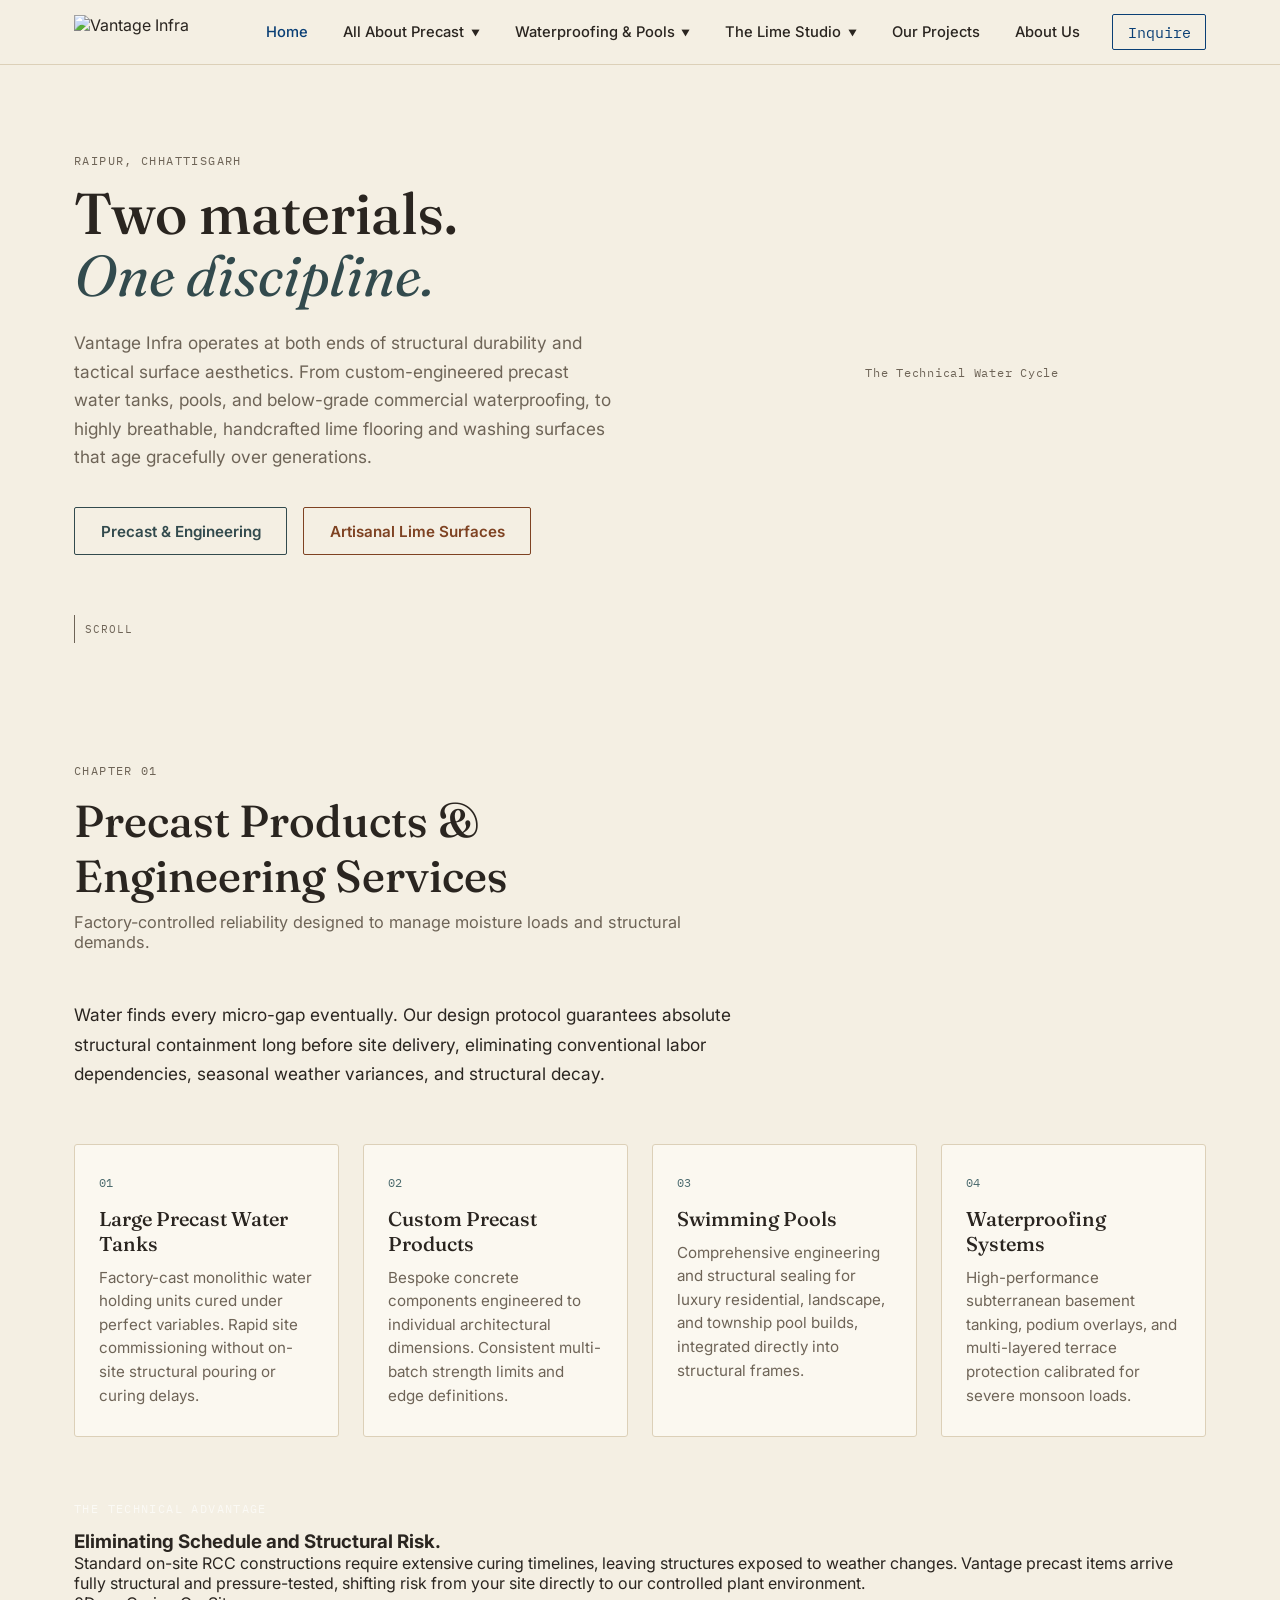
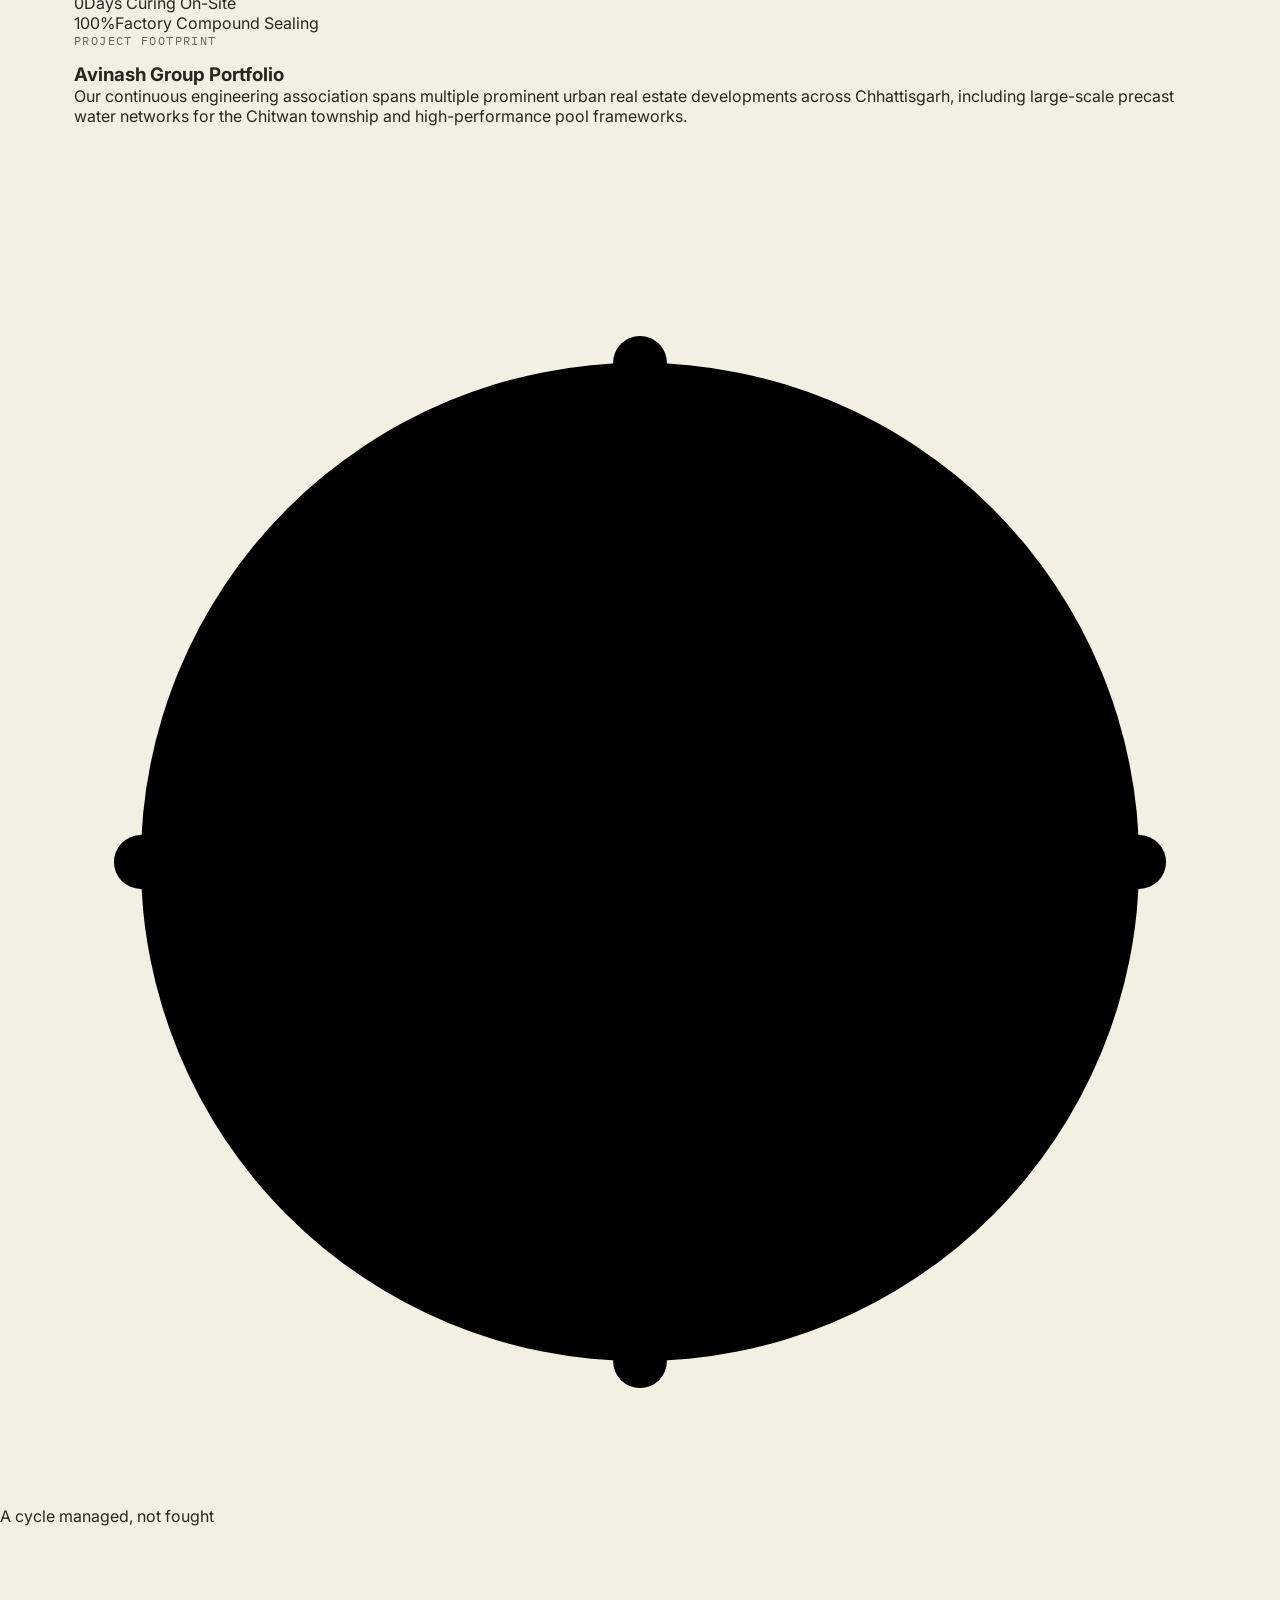
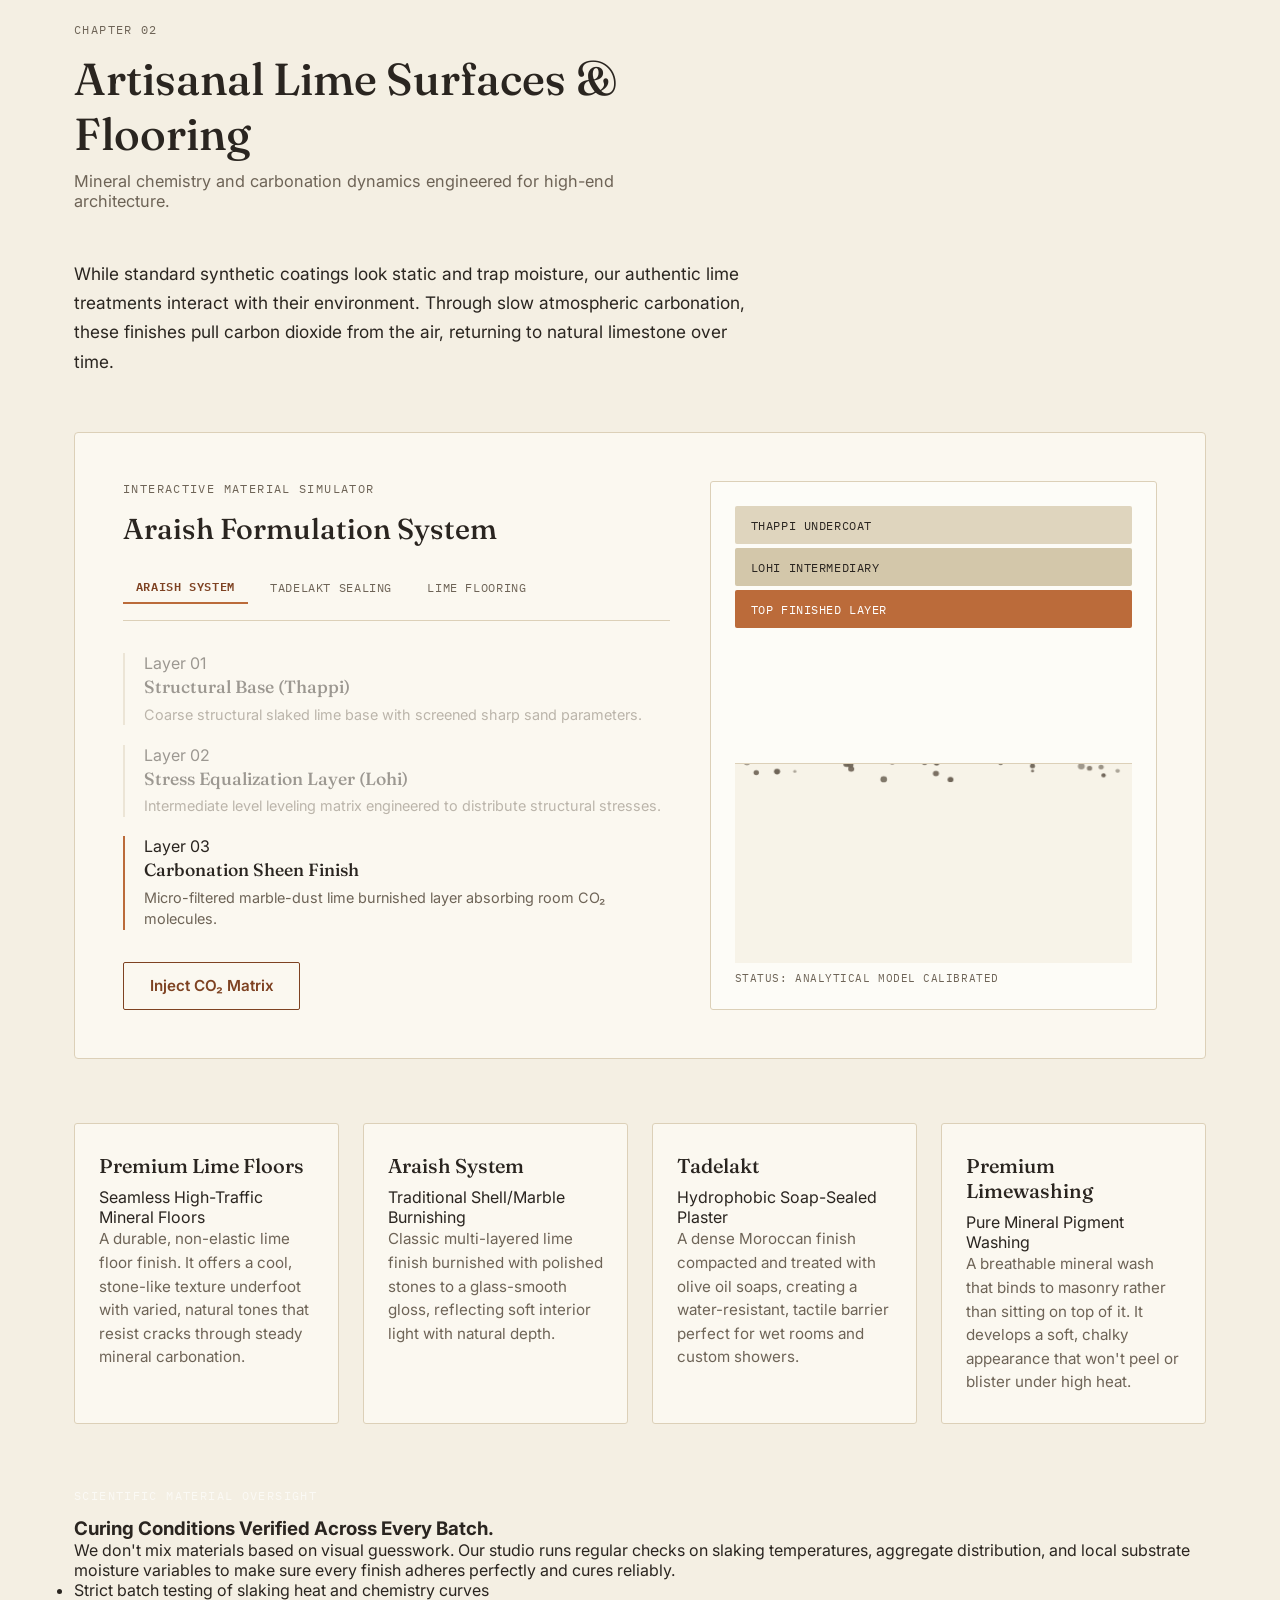
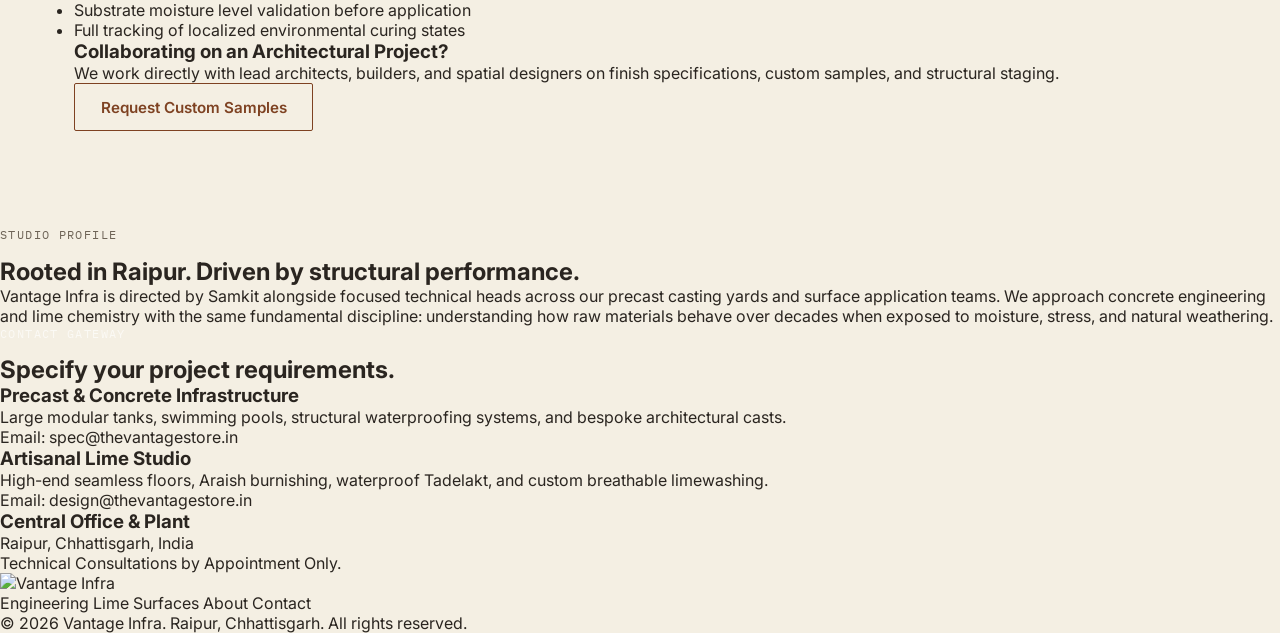
==== index.html @ 45700c02 "Expand index.html with detailed content sections" ====
<!DOCTYPE html>
<html lang="en">
<head>
<meta charset="UTF-8">
<meta name="viewport" content="width=device-width, initial-scale=1.0">
<title>Vantage Infra — Custom Precast Engineering & Premium Lime Surfaces</title>
<link rel="icon" type="image/png" href="assets/favicon.png">
<link rel="preconnect" href="https://fonts.googleapis.com">
<link href="https://fonts.googleapis.com/css2?family=Fraunces:ital,opsz,wght@0,9..144,300;0,9..144,400;0,9..144,500;0,9..144,600;1,9..144,400&family=Inter:wght@400;500;600;700&family=IBM+Plex+Mono:wght@400;500&display=swap" rel="stylesheet">
<link rel="stylesheet" href="styles.css">
</head>
<body>

<a class="skip-link" href="#main">Skip to content</a>

<!-- ================= PREMIUM MULTI-PAGE GLOBAL HEADER ================= -->
<header class="site-header" id="top">
  <div class="header-inner">
    <a class="brand" href="/" aria-label="Vantage Infra home">
      <img src="assets/vantage_infra_logo.png" alt="Vantage Infra" class="brand-logo">
    </a>

    <!-- Specialized Architectural Navigation Hierarchy -->
    <nav class="main-nav" id="main-nav">
      <div class="nav-links-wrapper">
        <a href="/" class="nav-item active">Home</a>
        
        <!-- Dropdown 01: Heavy Precast Production -->
        <div class="nav-dropdown">
          <button class="dropdown-trigger" aria-haspopup="true" aria-expanded="false">
            All About Precast <span class="chevron">▼</span>
          </button>
          <div class="dropdown-menu">
            <div class="dropdown-column">
              <span class="dropdown-heading">Precast Concrete Engineering</span>
              <a href="/large-water-tanks.html">Large Water Tanks</a>
              <a href="/all-about-precast.html">Custom Industrial Modules</a>
              <a href="/all-about-precast.html#infrastructure">Infrastructure Products</a>
              <a href="/all-about-precast.html#bespoke">Bespoke Architectural Casts</a>
            </div>
          </div>
        </div>

        <!-- Dropdown 02: Standalone Pools & Hydro-Isolation -->
        <div class="nav-dropdown">
          <button class="dropdown-trigger" aria-haspopup="true" aria-expanded="false">
            Waterproofing &amp; Pools <span class="chevron">▼</span>
          </button>
          <div class="dropdown-menu">
            <div class="dropdown-column">
              <span class="dropdown-heading">Hydro-Isolation Management</span>
              <a href="/modern-swimming-pools.html">Modern Swimming Pools</a>
              <a href="/waterproofing.html">Subterranean &amp; Basement Tanking</a>
              <a href="/waterproofing.html#terrace">Podium &amp; Terrace Overlays</a>
            </div>
          </div>
        </div>

        <!-- Dropdown 03: Material Chemistry Studio -->
        <div class="nav-dropdown">
          <button class="dropdown-trigger" aria-haspopup="true" aria-expanded="false">
            The Lime Studio <span class="chevron">▼</span>
          </button>
          <div class="dropdown-menu">
            <div class="dropdown-column">
              <span class="dropdown-heading">Artisanal Surfaces</span>
              <a href="/the-lime-studio.html#floors">Premium Lime Floors</a>
              <a href="/the-lime-studio.html#araish">Traditional Araish &amp; Plasters</a>
              <a href="/the-lime-studio.html#washing">Premium Limewashing</a>
            </div>
          </div>
        </div>

        <a href="/our-projects.html" class="nav-item">Our Projects</a>
        <a href="/about-us.html" class="nav-item">About Us</a>
      </div>

      <!-- High-Visibility Action Link -->
      <a href="/inquire.html" class="nav-cta">Inquire</a>
    </nav>

    <button class="nav-toggle" id="navToggle" aria-label="Open global menu" aria-expanded="false">
      <span></span><span></span><span></span>
    </button>
  </div>
</header>

<main id="main">

  <!-- ================= EDITORIAL HERO BLOCK ================= -->
  <section class="hero">
    <div class="hero-inner">
      <p class="eyebrow">Raipur, Chhattisgarh</p>
      <h1 class="hero-title">
        Two materials.<br>
        <em>One discipline.</em>
      </h1>
      <p class="hero-lede">
        Vantage Infra operates at both ends of structural durability and tactical surface aesthetics. 
        From custom-engineered precast water tanks, pools, and below-grade commercial waterproofing, to 
        highly breathable, handcrafted lime flooring and washing surfaces that age gracefully over generations.
      </p>
      <div class="hero-actions">
        <a href="#construction" class="btn btn-water">Precast & Engineering</a>
        <a href="#lime" class="btn btn-lime">Artisanal Lime Surfaces</a>
      </div>
    </div>

    <div class="hero-cycle" aria-hidden="true">
      <div id="cycleMark" class="cycle-mark"></div>
      <p class="cycle-caption" id="cycleCaption">The Technical Water Cycle</p>
    </div>

    <div class="scroll-cue" aria-hidden="true">
      <span></span>
      <p>Scroll</p>
    </div>
  </section>

  <!-- ================= CHAPTER 01 — PRECAST & ENGINEERING ================= -->
  <section id="construction" class="chapter chapter--water">
    <div class="chapter-head">
      <p class="eyebrow">Chapter 01</p>
      <h2 class="chapter-title">Precast Products & Engineering Services</h2>
      <p class="chapter-sub">Factory-controlled reliability designed to manage moisture loads and structural demands.</p>
    </div>

    <div class="chapter-intro">
      <p>
        Water finds every micro-gap eventually. Our design protocol guarantees absolute structural containment 
        long before site delivery, eliminating conventional labor dependencies, seasonal weather variances, and structural decay.
      </p>
    </div>

    <div class="service-grid">
      <article class="service-card reveal">
        <span class="service-index">01</span>
        <h3>Large Precast Water Tanks</h3>
        <p>Factory-cast monolithic water holding units cured under perfect variables. Rapid site commissioning without on-site structural pouring or curing delays.</p>
      </article>
      <article class="service-card reveal">
        <span class="service-index">02</span>
        <h3>Custom Precast Products</h3>
        <p>Bespoke concrete components engineered to individual architectural dimensions. Consistent multi-batch strength limits and edge definitions.</p>
      </article>
      <article class="service-card reveal">
        <span class="service-index">03</span>
        <h3>Swimming Pools</h3>
        <p>Comprehensive engineering and structural sealing for luxury residential, landscape, and township pool builds, integrated directly into structural frames.</p>
      </article>
      <article class="service-card reveal">
        <span class="service-index">04</span>
        <h3>Waterproofing Systems</h3>
        <p>High-performance subterranean basement tanking, podium overlays, and multi-layered terrace protection calibrated for severe monsoon loads.</p>
      </article>
    </div>

    <div class="advantage-panel reveal">
      <div class="advantage-text">
        <p class="eyebrow eyebrow--inverse">The Technical Advantage</p>
        <h3>Eliminating Schedule and Structural Risk.</h3>
        <p>
          Standard on-site RCC constructions require extensive curing timelines, leaving structures exposed to weather changes. 
          Vantage precast items arrive fully structural and pressure-tested, shifting risk from your site directly to our controlled plant environment.
        </p>
      </div>
      <div class="advantage-stats">
        <div class="stat"><span class="stat-num">0</span><span class="stat-label">Days Curing On-Site</span></div>
        <div class="stat"><span class="stat-num">100%</span><span class="stat-label">Factory Compound Sealing</span></div>
      </div>
    </div>

    <div class="case-study reveal">
      <p class="eyebrow">Project Footprint</p>
      <h3>Avinash Group Portfolio</h3>
      <p>
        Our continuous engineering association spans multiple prominent urban real estate developments across Chhattisgarh, 
        including large-scale precast water networks for the Chitwan township and high-performance pool frameworks.
      </p>
    </div>
  </section>

  <!-- ============ INTERACTIVE MORPHING SYSTEM SECTION ============ -->
  <div class="cycle-divider" id="cycleDivider">
    <div class="cycle-divider-track">
      <div class="cycle-divider-mark" id="dividerMark"></div>
      <p class="cycle-divider-text" id="dividerText">A cycle managed, not fought</p>
    </div>
  </div>

  <!-- ================= CHAPTER 02 — PREMIUM LIME SURFACES ================= -->
  <section id="lime" class="chapter chapter--lime">
    <div class="chapter-head">
      <p class="eyebrow">Chapter 02</p>
      <h2 class="chapter-title">Artisanal Lime Surfaces & Flooring</h2>
      <p class="chapter-sub">Mineral chemistry and carbonation dynamics engineered for high-end architecture.</p>
    </div>

    <div class="chapter-intro">
      <p>
        While standard synthetic coatings look static and trap moisture, our authentic lime treatments interact with their environment. 
        Through slow atmospheric carbonation, these finishes pull carbon dioxide from the air, returning to natural limestone over time.
      </p>
    </div>

    <!-- ================= DYNAMIC FORMULATION INTERACTIVE LAB SIMULATOR ================= -->
    <div class="simulation-deck reveal" id="limeSimulationDeck">
      <div class="sim-controls">
        <p class="eyebrow">Interactive Material Simulator</p>
        <h3 class="sim-title">Select Finish Formulation</h3>
        <div class="sim-tabs">
          <button class="sim-tab-btn active" data-finish="araish">Araish System</button>
          <button class="sim-tab-btn" data-finish="tadelakt">Tadelakt Sealing</button>
          <button class="sim-tab-btn" data-finish="floors">Lime Flooring</button>
        </div>
        
        <div class="sim-steps-wrapper">
          <div class="sim-step-node active" data-step="1">
            <span class="step-num">Layer 01</span>
            <h4>Structural Base (Thappi)</h4>
            <p id="step-desc-1">Coarse slaked lime combined with specific local aggregates. Provides the high mechanical grip needed for the masonry substrate.</p>
          </div>
          <div class="sim-step-node" data-step="2">
            <span class="step-num">Layer 02</span>
            <h4>Stress Equalization Layer (Lohi)</h4>
            <p id="step-desc-2">A fine-mesh intermediary layer that balances curing stresses and evens out moisture movement across the surface.</p>
          </div>
          <div class="sim-step-node" data-step="3">
            <span class="step-num">Layer 03</span>
            <h4>Carbonation Sheen Finish</h4>
            <p id="step-desc-3">The final burnished mineral layer. It creates an ultra-dense surface that draws in ambient CO₂ to lock in its final stone-like texture.</p>
          </div>
        </div>

        <div class="sim-actions-row">
          <button class="btn btn-lime" id="btnTriggerAction">Inject CO₂ Matrix</button>
        </div>
      </div>

      <div class="sim-visualization">
        <div class="wall-cross-section">
          <div class="layer-block layer-thappi active" id="vizLayer1"><span>Thappi Undercoat</span></div>
          <div class="layer-block layer-lohi" id="vizLayer2"><span>Lohi Intermediary</span></div>
          <div class="layer-block layer-finish" id="vizLayer3"><span>Top Finished Layer</span></div>
        </div>
        <canvas id="carbonationCanvas" width="400" height="220"></canvas>
        <div class="canvas-readout" id="canvasReadout">Status: Simulation Initialized</div>
      </div>
    </div>

    <!-- ================= PRODUCTS PRODUCT GRID ================= -->
    <div class="finish-grid">
      <article class="finish-card reveal">
        <h3>Premium Lime Floors</h3>
        <p class="finish-meta">Seamless High-Traffic Mineral Floors</p>
        <p>A durable, non-elastic lime floor finish. It offers a cool, stone-like texture underfoot with varied, natural tones that resist cracks through steady mineral carbonation.</p>
      </article>
      <article class="finish-card reveal">
        <h3>Araish System</h3>
        <p class="finish-meta">Traditional Shell/Marble Burnishing</p>
        <p>Classic multi-layered lime finish burnished with polished stones to a glass-smooth gloss, reflecting soft interior light with natural depth.</p>
      </article>
      <article class="finish-card reveal">
        <h3>Tadelakt</h3>
        <p class="finish-meta">Hydrophobic Soap-Sealed Plaster</p>
        <p>A dense Moroccan finish compacted and treated with olive oil soaps, creating a water-resistant, tactile barrier perfect for wet rooms and custom showers.</p>
      </article>
      <article class="finish-card reveal">
        <h3>Premium Limewashing</h3>
        <p class="finish-meta">Pure Mineral Pigment Washing</p>
        <p>A breathable mineral wash that binds to masonry rather than sitting on top of it. It develops a soft, chalky appearance that won't peel or blister under high heat.</p>
      </article>
    </div>

    <div class="rigor-panel reveal">
      <div class="rigor-text">
        <p class="eyebrow eyebrow--inverse">Scientific Material Oversight</p>
        <h3>Curing Conditions Verified Across Every Batch.</h3>
        <p>
          We don't mix materials based on visual guesswork. Our studio runs regular checks on slaking temperatures, 
          aggregate distribution, and local substrate moisture variables to make sure every finish adheres perfectly and cures reliably.
        </p>
      </div>
      <ul class="rigor-list">
        <li>Strict batch testing of slaking heat and chemistry curves</li>
        <li>Substrate moisture level validation before application</li>
        <li>Full tracking of localized environmental curing states</li>
      </ul>
    </div>

    <div class="cta-panel reveal">
      <h3>Collaborating on an Architectural Project?</h3>
      <p>We work directly with lead architects, builders, and spatial designers on finish specifications, custom samples, and structural staging.</p>
      <a href="#contact" class="btn btn-lime">Request Custom Samples</a>
    </div>
  </section>

  <!-- ================= STUDIO PROFILE SECTION ================= -->
  <section id="about" class="about">
    <div class="about-inner">
      <p class="eyebrow">Studio Profile</p>
      <h2>Rooted in Raipur. Driven by structural performance.</h2>
      <p>
        Vantage Infra is directed by Samkit alongside focused technical heads across our precast casting yards and surface application teams. 
        We approach concrete engineering and lime chemistry with the same fundamental discipline: understanding how raw materials behave 
        over decades when exposed to moisture, stress, and natural weathering.
      </p>
    </div>
  </section>

  <!-- ================= PRODUCTION CONTACT GATEWAY ================= -->
  <section id="contact" class="contact">
    <div class="contact-inner">
      <p class="eyebrow eyebrow--inverse">Contact Gateway</p>
      <h2>Specify your project requirements.</h2>
      <div class="contact-grid">
        <div class="contact-block">
          <h3>Precast &amp; Concrete Infrastructure</h3>
          <p>Large modular tanks, swimming pools, structural waterproofing systems, and bespoke architectural casts.</p>
          <p class="contact-detail">Email: <span>spec@thevantagestore.in</span></p>
        </div>
        <div class="contact-block">
          <h3>Artisanal Lime Studio</h3>
          <p>High-end seamless floors, Araish burnishing, waterproof Tadelakt, and custom breathable limewashing.</p>
          <p class="contact-detail">Email: <span>design@thevantagestore.in</span></p>
        </div>
        <div class="contact-block">
          <h3>Central Office &amp; Plant</h3>
          <p>Raipur, Chhattisgarh, India</p>
          <p class="contact-detail">Technical Consultations by Appointment Only.</p>
        </div>
      </div>
    </div>
  </section>

</main>

<!-- ================= BRAND FOOTER BLOCK ================= -->
<footer class="site-footer">
  <div class="footer-inner">
    <img src="assets/vantage_infra_logo_white.png" alt="Vantage Infra" class="footer-logo">
    <nav class="footer-nav">
      <a href="#construction">Engineering</a>
      <a href="#lime">Lime Surfaces</a>
      <a href="#about">About</a>
      <a href="#contact">Contact</a>
    </nav>
    <p class="footer-copy">© <span id="year"></span> Vantage Infra. Raipur, Chhattisgarh. All rights reserved.</p>
  </div>
</footer>

<script src="script.js"></script>
</body>
</html>
---- styles.css ----
/* ============================================================================
   VANTAGE INFRA — BRAND DESIGN TOKENS & MASTERSHEET
   ============================================================================ */

:root {
  /* Core Base Colors */
  --cream:        #F4EFE3;
  --cream-soft:   #ECE4D2;
  --cream-card:   #FBF8F0;
  --ink:          #2A2520;
  --ink-soft:     #6E6457;
  --line:         #DCD0B8;

  /* Theme Accents */
  --water:        #4C6B6E;
  --water-deep:   #324A4D;
  --water-tint:   #E4EBE9;
  --lime:         #BB6B3A;
  --lime-deep:    #7E4222;
  --lime-tint:    #F1E2D2;
  --navy:         #0A3F75; /* Matches your official brand logo mark */

  /* Editorial Typography Elements */
  --f-display:    'Fraunces', serif;
  --f-body:       'Inter', sans-serif;
  --f-mono:       'IBM Plex Mono', monospace;

  --container:    1180px;
}

/* ==================== STRUCTURAL LAYOUT RESET ==================== */
*, *::before, *::after { box-sizing: border-box; }
html { scroll-behavior: smooth; }
body {
  margin: 0;
  font-family: var(--f-body);
  color: var(--ink);
  background: var(--cream);
  -webkit-font-smoothing: antialiased;
}
img { max-width: 100%; display: block; }
a { color: inherit; text-decoration: none; }
ul { margin: 0; padding: 0; }
h1, h2, h3, p { margin: 0; }

.skip-link { position: absolute; left: -999px; top: 0; }
.skip-link:focus {
  left: 8px; top: 8px; background: var(--ink); color: var(--cream);
  padding: 8px 14px; z-index: 200; border-radius: 4px;
}

/* ==================== GLOBAL UTILITIES & BUTTONS ==================== */
.eyebrow {
  font-family: var(--f-mono);
  font-size: 0.72rem;
  letter-spacing: 0.12em;
  text-transform: uppercase;
  color: var(--ink-soft);
  margin: 0 0 0.9rem;
}
.eyebrow--inverse { color: rgba(255, 255, 255, 0.65); }

.btn {
  display: inline-flex;
  align-items: center;
  gap: 0.5rem;
  font-family: var(--f-body);
  font-weight: 600;
  font-size: 0.95rem;
  padding: 0.85rem 1.6rem;
  border-radius: 2px;
  border: 1.5px solid currentColor;
  cursor: pointer;
  background: none;
  transition: all 0.25s cubic-bezier(0.16, 1, 0.3, 1);
}
.btn-water { color: var(--water-deep); }
.btn-water:hover { background: var(--water-deep); color: var(--cream-card); }
.btn-lime { color: var(--lime-deep); }
.btn-lime:hover { background: var(--lime-deep); color: var(--cream-card); }
.btn[disabled] { opacity: 0.5; cursor: not-allowed; }

/* ============================================================================
   GLOBAL HEADER & INTERACTIVE DROPDOWN SYSTEM
   ============================================================================ */
.site-header {
  position: sticky; top: 0; z-index: 100;
  background: rgba(244, 239, 227, 0.95);
  backdrop-filter: blur(8px);
  border-bottom: 1px solid var(--line);
}
.header-inner {
  max-width: var(--container); margin: 0 auto; padding: 0.9rem 1.5rem;
  display: flex; align-items: center; justify-content: space-between;
}
.brand-logo { height: 34px; width: auto; }

.main-nav { display: flex; align-items: center; gap: 2rem; }
.nav-links-wrapper { display: flex; align-items: center; gap: 2.2rem; }

.nav-item {
  font-family: var(--f-body); font-size: 0.92rem; font-weight: 500;
  color: var(--ink); padding: 0.5rem 0; transition: color 0.25s ease;
}
.nav-item:hover, .nav-item.active { color: var(--navy); }

/* Dropdown Hierarchy Styling */
.nav-dropdown { position: relative; }
.dropdown-trigger {
  background: none; border: none; font-family: var(--f-body);
  font-size: 0.92rem; font-weight: 500; color: var(--ink);
  cursor: pointer; padding: 0.5rem 0; display: flex; align-items: center; gap: 0.4rem;
}
.dropdown-trigger:hover { color: var(--navy); }
.dropdown-trigger .chevron { font-size: 0.55rem; transition: transform 0.3s ease; }

/* Hidden state rules for panel overlays */
.dropdown-menu {
  position: absolute; top: 100%; left: 50%;
  transform: translateX(-50%) translateY(12px);
  background: var(--cream-card); border: 1px solid var(--line);
  padding: 1.8rem; min-width: 290px; border-radius: 4px;
  box-shadow: 0 16px 32px rgba(42, 37, 32, 0.06);
  opacity: 0; visibility: hidden; pointer-events: none;
  transition: opacity 0.3s ease, transform 0.3s cubic-bezier(0.16, 1, 0.3, 1), visibility 0.3s;
  z-index: 110;
}

/* Interaction transitions */
.nav-dropdown:hover .dropdown-menu {
  opacity: 1; visibility: visible; pointer-events: auto;
  transform: translateX(-50%) translateY(4px);
}
.nav-dropdown:hover .dropdown-trigger .chevron { transform: rotate(180deg); color: var(--navy); }

.dropdown-column { display: flex; flex-direction: column; gap: 0.8rem; }
.dropdown-heading {
  font-family: var(--f-mono); font-size: 0.68rem; letter-spacing: 0.08em;
  text-transform: uppercase; color: var(--ink-soft); margin-bottom: 0.4rem;
  border-bottom: 1px solid var(--line); padding-bottom: 0.4rem;
}
.dropdown-column a { font-family: var(--f-body); font-size: 0.9rem; color: var(--ink); transition: all 0.2s ease; }
.dropdown-column a:hover { color: var(--navy); transform: translateX(4px); }

.nav-cta {
  font-family: var(--f-mono); border: 1.5px solid var(--navy); color: var(--navy);
  padding: 0.45rem 0.9rem; border-radius: 2px; font-size: 0.92rem;
}
.nav-cta:hover { background: var(--navy); color: #fff; }
.nav-toggle { display: none; }

/* ==================== CORE CONTENT CHARPTERS & SECTIONS ==================== */
.hero {
  position: relative; max-width: var(--container);
  margin: 0 auto; padding: 5.5rem 1.5rem 7rem;
  display: grid; grid-template-columns: 1.1fr 0.9fr;
  gap: 3rem; align-items: center;
}
.hero-title {
  font-family: var(--f-display); font-weight: 500;
  font-size: clamp(2.4rem, 5vw, 3.6rem); line-height: 1.08; color: var(--ink);
}
.hero-title em { font-style: italic; font-weight: 400; color: var(--water-deep); }
.hero-lede { margin-top: 1.4rem; max-width: 34rem; font-size: 1.08rem; line-height: 1.65; color: var(--ink-soft); }
.hero-actions { margin-top: 2.2rem; display: flex; gap: 1rem; flex-wrap: wrap; }
.hero-cycle { display: flex; flex-direction: column; align-items: center; gap: 1rem; }
.cycle-caption { font-family: var(--f-mono); font-size: 0.78rem; letter-spacing: 0.06em; color: var(--ink-soft); }

.scroll-cue { position: absolute; left: 1.5rem; bottom: 1.5rem; display: flex; align-items: center; gap: 0.6rem; }
.scroll-cue span {
  width: 1px; height: 28px; background: var(--ink-soft); display: block;
  animation: scrollcue 1.8s ease-in-out infinite;
}
.scroll-cue p { font-family: var(--f-mono); font-size: 0.7rem; color: var(--ink-soft); text-transform: uppercase; letter-spacing: 0.1em; }

.chapter { max-width: var(--container); margin: 0 auto; padding: 6rem 1.5rem; }
.chapter-head { max-width: 40rem; margin-bottom: 3rem; }
.chapter-title { font-family: var(--f-display); font-weight: 500; font-size: clamp(2rem, 4vw, 2.8rem); margin-bottom: 0.6rem; }
.chapter-sub { color: var(--ink-soft); font-size: 1.02rem; }
.chapter-intro { max-width: 42rem; margin-bottom: 3.5rem; font-size: 1.08rem; line-height: 1.7; color: var(--ink); }

.service-grid, .finish-grid { display: grid; grid-template-columns: repeat(4, 1fr); gap: 1.5rem; margin-bottom: 4rem; }
.service-card, .finish-card {
  background: var(--cream-card); border: 1px solid var(--line);
  padding: 1.8rem 1.5rem; border-radius: 3px;
  transition: transform 0.35s cubic-bezier(0.16, 1, 0.3, 1), box-shadow 0.35s cubic-bezier(0.16, 1, 0.3, 1);
}
.service-index { font-family: var(--f-mono); font-size: 0.78rem; color: var(--water); display: block; margin-bottom: 1rem; }
.service-card h3, .finish-card h3 { font-family: var(--f-display); font-weight: 500; font-size: 1.25rem; margin-bottom: 0.6rem; }
.service-card p, .finish-card p:not(.finish-meta) { color: var(--ink-soft); font-size: 0.95rem; line-height: 1.55; }

/* ==================== SIMULATION LAB DISPLAY WORKSTATION ==================== */
.simulation-deck {
  display: grid; grid-template-columns: 1.1fr 0.9fr; gap: 2.5rem;
  background: var(--cream-card); border: 1px solid var(--line);
  border-radius: 4px; padding: 3rem; margin-bottom: 4rem;
}
.sim-title { font-family: var(--f-display); font-size: 1.8rem; font-weight: 500; margin: 0.4rem 0 1.5rem; }
.sim-tabs { display: flex; gap: 0.6rem; margin-bottom: 2rem; border-bottom: 1px solid var(--line); padding-bottom: 1rem; }
.sim-tab-btn {
  background: none; border: none; font-family: var(--f-mono); font-size: 0.78rem;
  color: var(--ink-soft); cursor: pointer; padding: 0.4rem 0.8rem;
  text-transform: uppercase; letter-spacing: 0.05em; transition: color 0.2s ease;
}
.sim-tab-btn.active { color: var(--lime-deep); font-weight: 600; border-bottom: 2px solid var(--lime); }
.sim-steps-wrapper { display: flex; flex-direction: column; gap: 1.2rem; margin-bottom: 2rem; }
.sim-step-node { padding-left: 1.2rem; border-left: 2px solid var(--line); opacity: 0.45; transition: all 0.35s ease; }
.sim-step-node.active { opacity: 1; border-left-color: var(--lime); }
.sim-step-node h4 { font-family: var(--f-display); font-size: 1.1rem; font-weight: 500; margin: 0.2rem 0 0.4rem; }
.sim-step-node p { font-size: 0.9rem; line-height: 1.5; color: var(--ink-soft); }

.sim-visualization {
  display: flex; flex-direction: column; justify-content: space-between;
  background: #fdfcf7; border: 1px solid var(--line); border-radius: 3px;
  padding: 1.5rem; position: relative; min-height: 380px;
}
.wall-cross-section { display: flex; flex-direction: column; gap: 4px; }
.layer-block {
  height: 38px; background: #eae2cf; border-radius: 2px;
  display: flex; align-items: center; padding-left: 1rem;
  font-family: var(--f-mono); font-size: 0.72rem; color: var(--ink-soft);
  text-transform: uppercase; letter-spacing: 0.05em; opacity: 0.2;
  transform: scaleX(0.96); transition: all 0.5s cubic-bezier(0.16, 1, 0.3, 1);
}
.layer-block.active { opacity: 1; transform: scaleX(1); }
.layer-thappi.active { background: #dfd5be; color: var(--ink); }
.layer-lohi.active { background: #d3c7aa; color: var(--ink); }
.layer-finish.active { background: #bb6b3a; color: #fff; }

#carbonationCanvas { width: 100%; height: 200px; border-top: 1px solid var(--line); margin-top: auto; background: #f7f3e8; }
.canvas-readout { font-family: var(--f-mono); font-size: 0.68rem; text-transform: uppercase; color: var(--ink-soft); margin-top: 0.5rem; letter-spacing: 0.05em; }

/* ==================== RESPONSIVE VIEWPORTS & RESPONSIVE HANDLING ==================== */
@media (max-width: 980px) {
  .service-grid, .finish-grid { grid-template-columns: repeat(2, 1fr); }
  .advantage-panel, .rigor-panel { grid-template-columns: 1fr; }
  .simulation-deck { grid-template-columns: 1fr; padding: 2rem; }
}

.reveal { opacity: 0; transform: translateY(18px); transition: opacity 0.7s ease, transform 0.7s ease; }
.reveal.in-view { opacity: 1; transform: translateY(0); }

@media (max-width: 760px) {
  .main-nav {
    position: fixed; top: 64px; left: 0; right: 0; bottom: 0;
    background: var(--cream); flex-direction: column; align-items: flex-start;
    padding: 2rem 1.5rem; gap: 1.6rem; transform: translateX(100%); transition: transform 0.3s ease;
  }
  .main-nav.is-open { transform: translateX(0); }
  .nav-toggle { display: flex; }
}
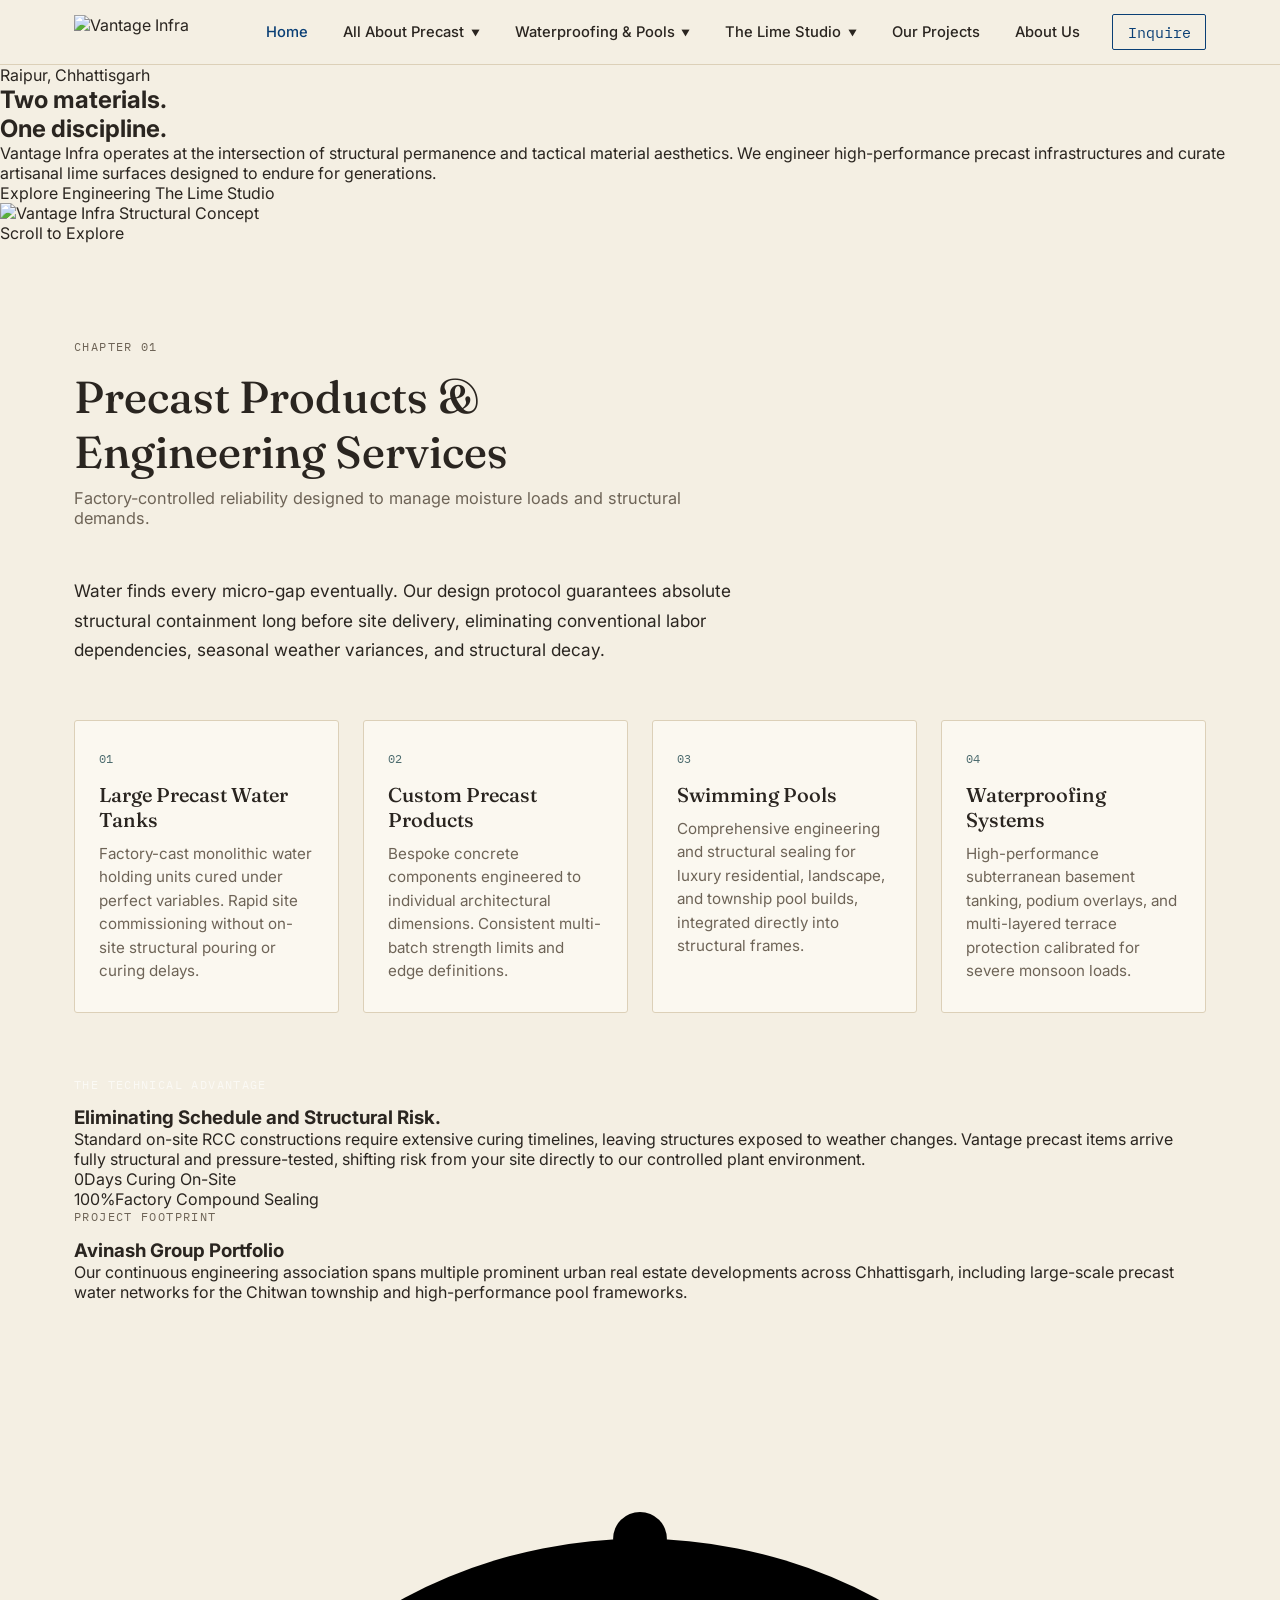
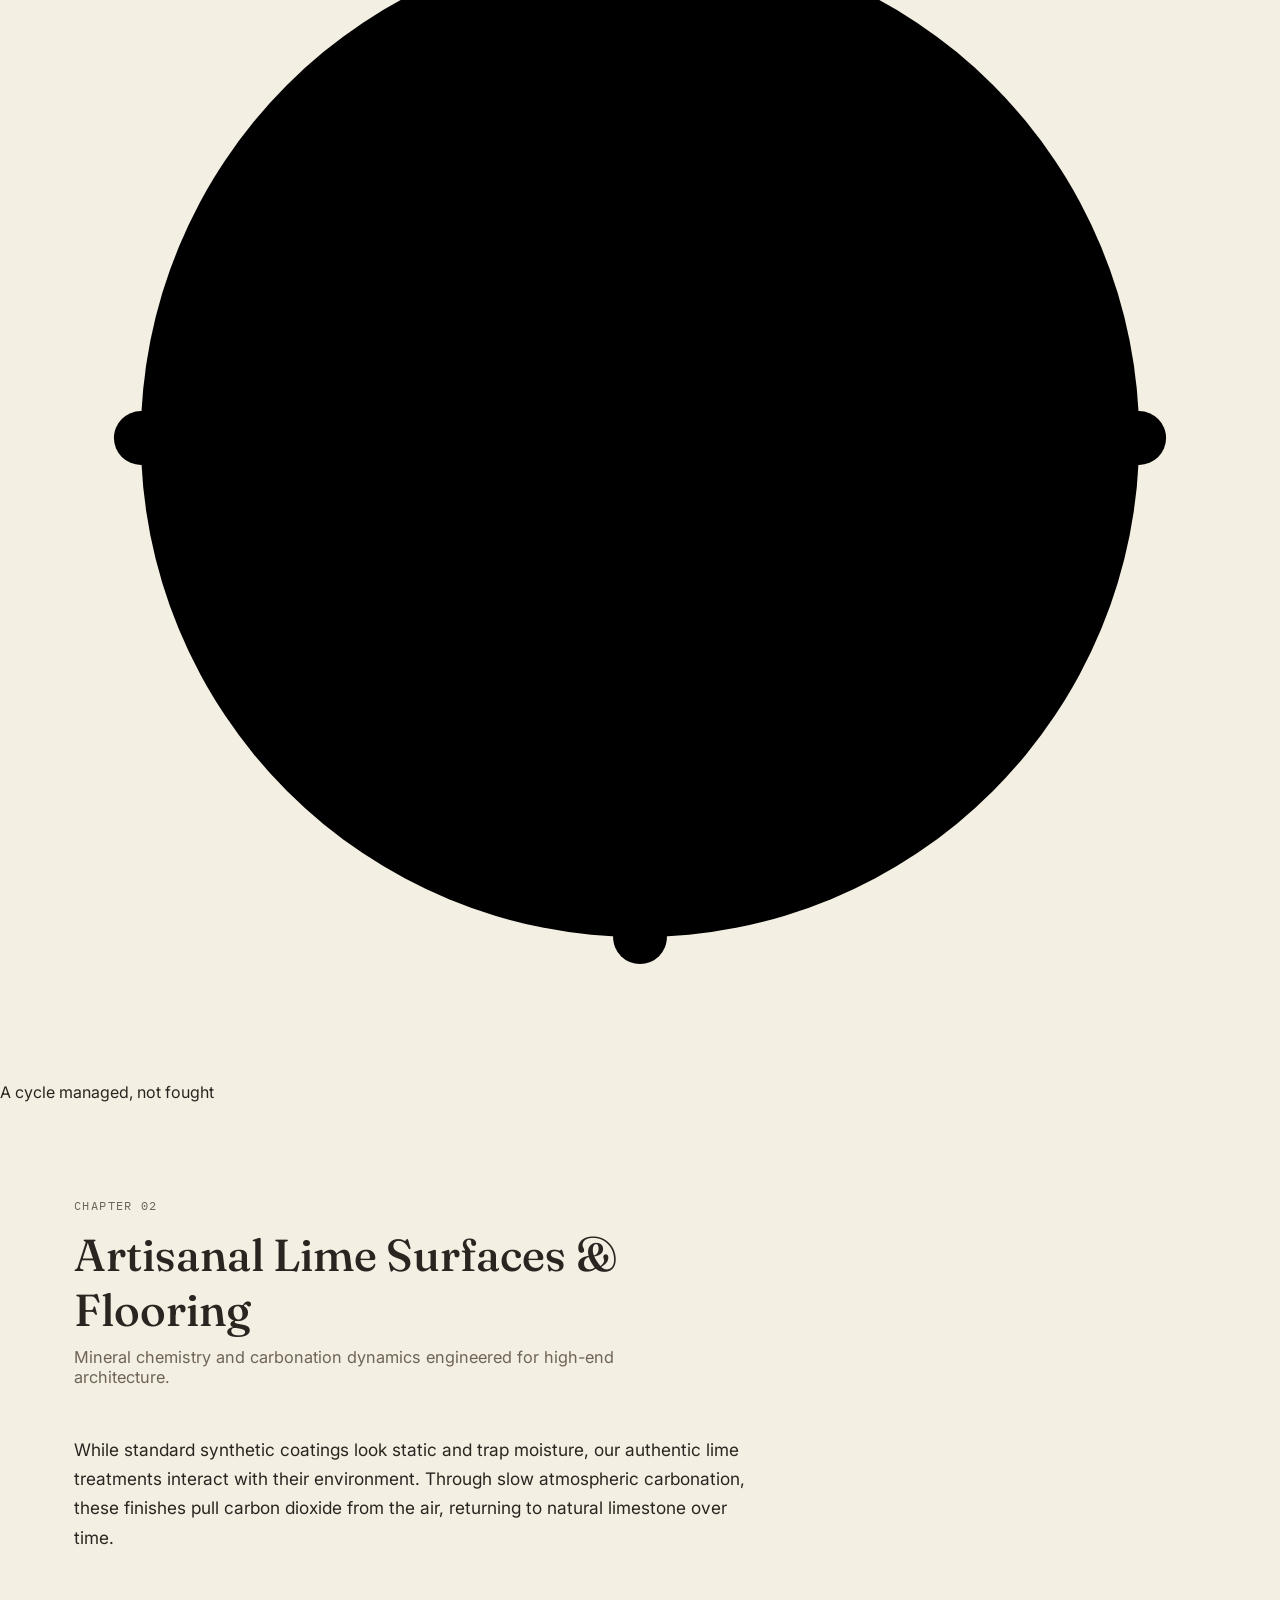
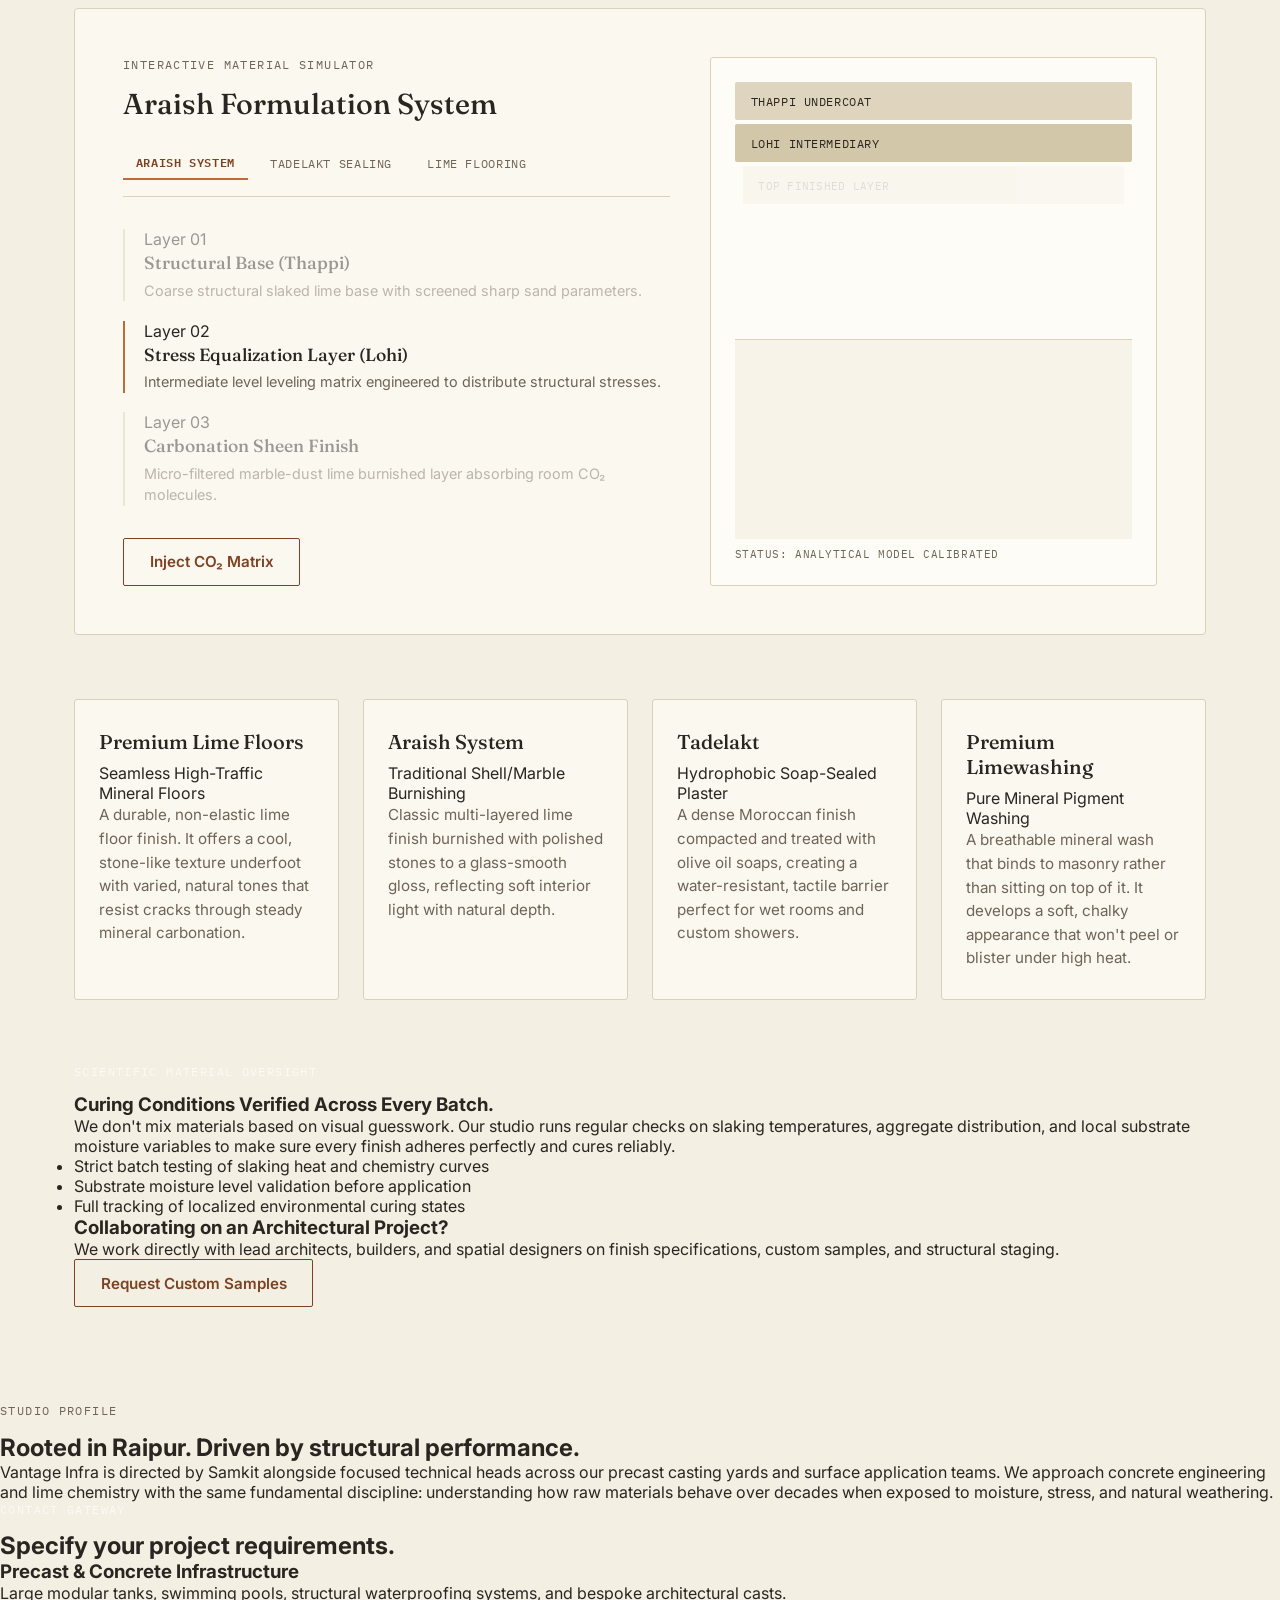
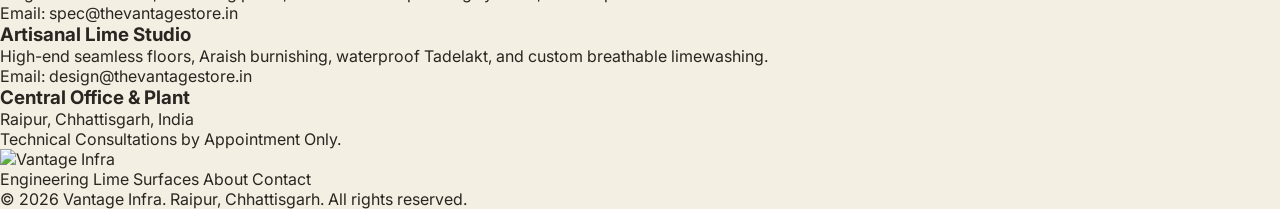
==== commit 6691c78a: "Refactor hero section layout and content" ====
--- a/index.html
+++ b/index.html
@@ -88,32 +88,42 @@
 <main id="main">
 
   <!-- ================= EDITORIAL HERO BLOCK ================= -->
-  <section class="hero">
-    <div class="hero-inner">
-      <p class="eyebrow">Raipur, Chhattisgarh</p>
-      <h1 class="hero-title">
-        Two materials.<br>
-        <em>One discipline.</em>
-      </h1>
-      <p class="hero-lede">
-        Vantage Infra operates at both ends of structural durability and tactical surface aesthetics. 
-        From custom-engineered precast water tanks, pools, and below-grade commercial waterproofing, to 
-        highly breathable, handcrafted lime flooring and washing surfaces that age gracefully over generations.
-      </p>
-      <div class="hero-actions">
-        <a href="#construction" class="btn btn-water">Precast & Engineering</a>
-        <a href="#lime" class="btn btn-lime">Artisanal Lime Surfaces</a>
-      </div>
-    </div>
-
-    <div class="hero-cycle" aria-hidden="true">
-      <div id="cycleMark" class="cycle-mark"></div>
-      <p class="cycle-caption" id="cycleCaption">The Technical Water Cycle</p>
-    </div>
-
-    <div class="scroll-cue" aria-hidden="true">
-      <span></span>
-      <p>Scroll</p>
+  <!-- ================= PHASE 2: PREMIUM SPLIT HERO ENTRY ================= -->
+  <section class="hero-section">
+    <div class="hero-container">
+      
+      <!-- Left Column: Editorial Brand Statement -->
+      <div class="hero-content-block">
+        <p class="eyebrow-accent">Raipur, Chhattisgarh</p>
+        <h1 class="hero-main-title">
+          Two materials.<br>
+          <span class="italic-serif">One discipline.</span>
+        </h1>
+        <p class="hero-description-lede">
+          Vantage Infra operates at the intersection of structural permanence and tactical material aesthetics. 
+          We engineer high-performance precast infrastructures and curate artisanal lime surfaces designed to endure for generations.
+        </p>
+        <div class="hero-cta-group">
+          <a href="#construction" class="action-btn btn-primary">Explore Engineering</a>
+          <a href="#lime" class="action-btn btn-secondary">The Lime Studio</a>
+        </div>
+      </div>
+
+      <!-- Right Column: The Hook Visual Frame -->
+      <div class="hero-visual-frame">
+        <div class="visual-wrapper">
+          <!-- Your upcoming custom-designed master image will load here -->
+          <img src="assets/hero_master_hook.png" alt="Vantage Infra Structural Concept" class="hero-master-img">
+          <div class="visual-overlay-shimmer"></div>
+        </div>
+      </div>
+
+    </div>
+    
+    <!-- Editorial Scroll Indicator -->
+    <div class="hero-scroll-anchor" aria-hidden="true">
+      <div class="scroll-line"></div>
+      <span class="scroll-text">Scroll to Explore</span>
     </div>
   </section>
 
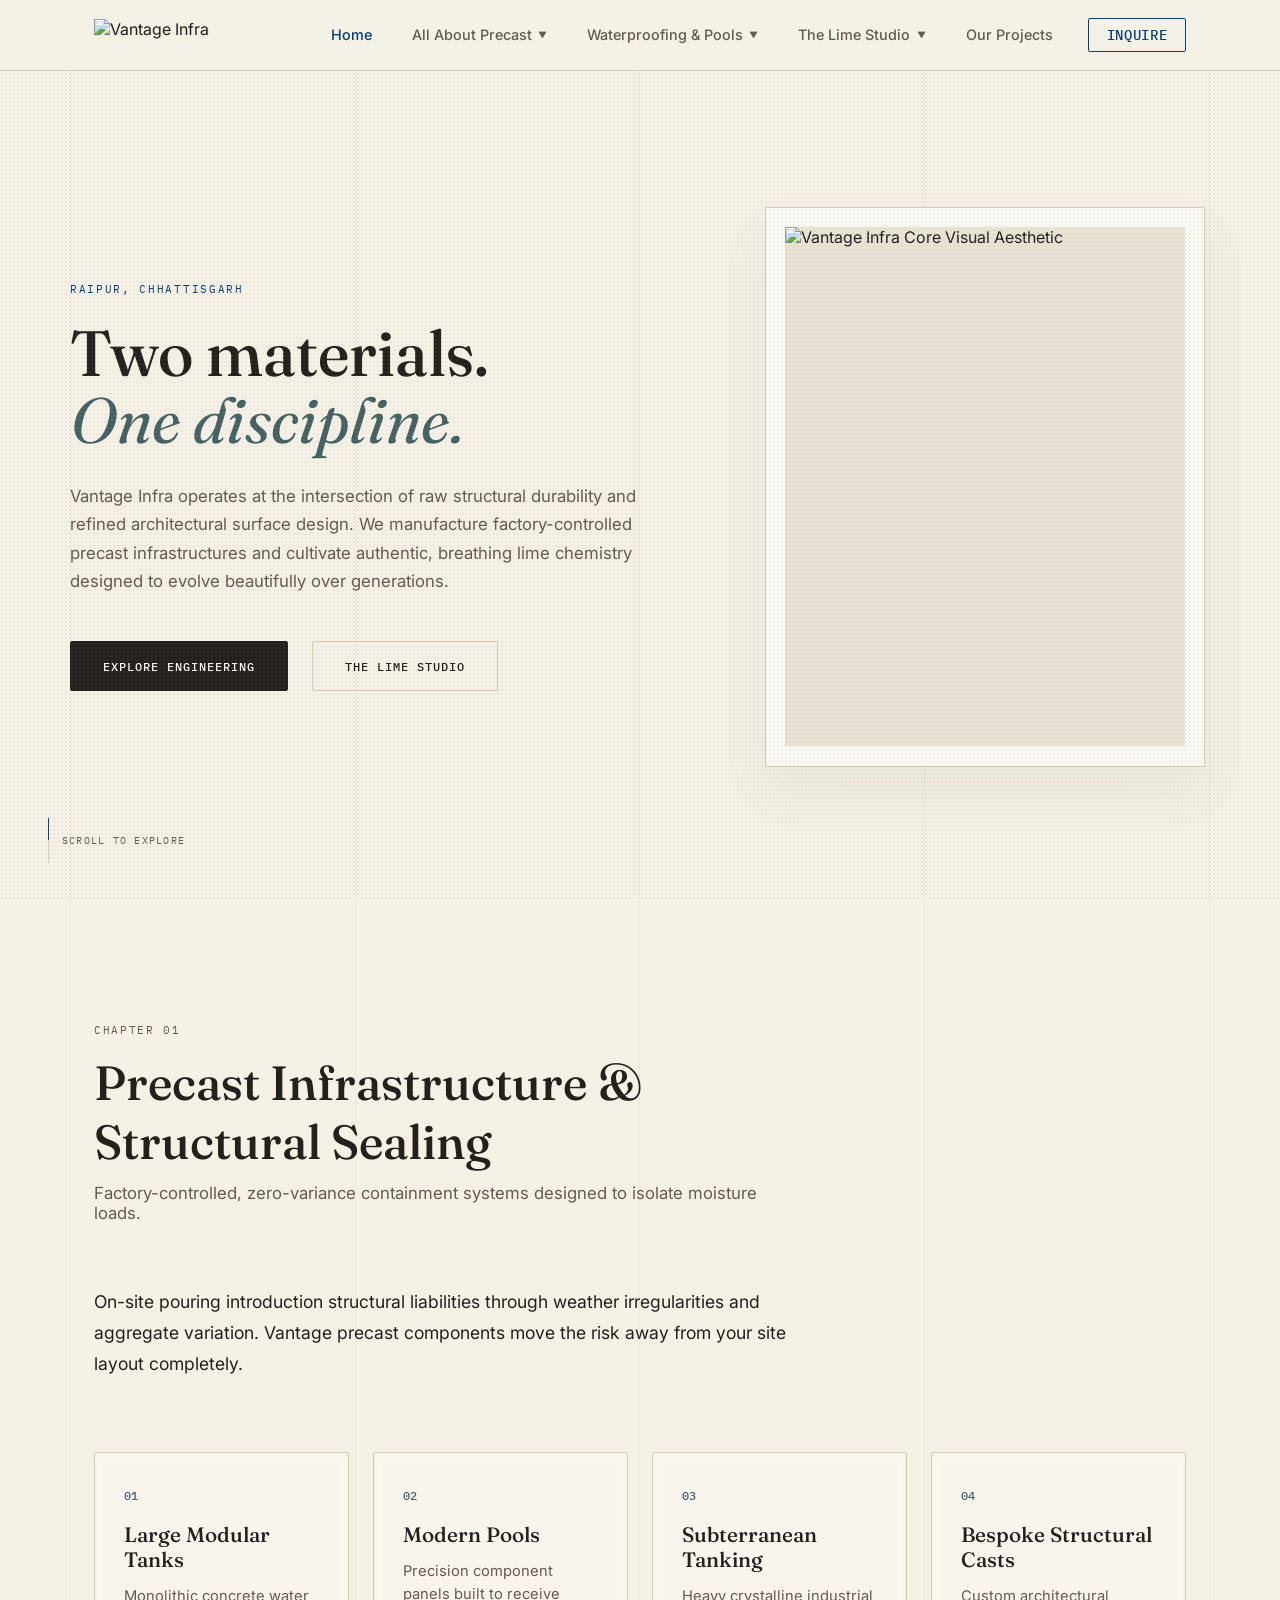
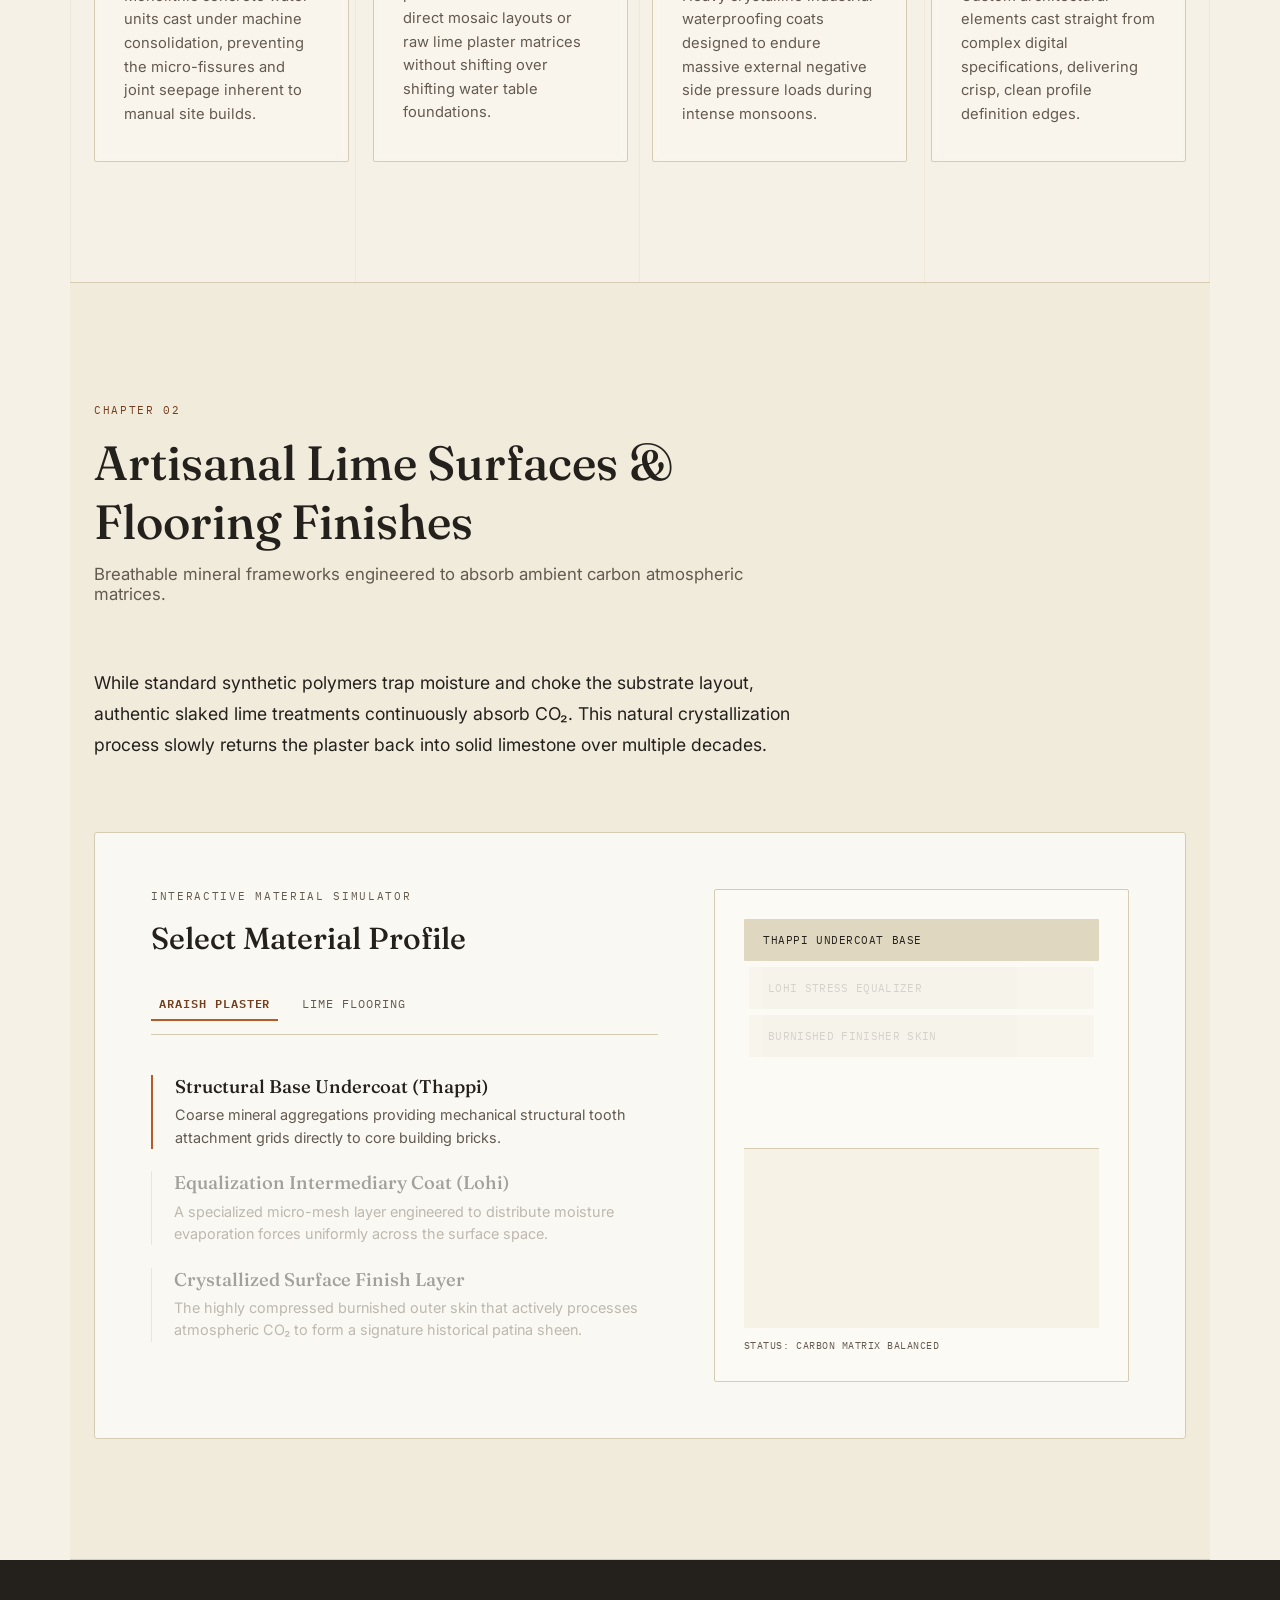
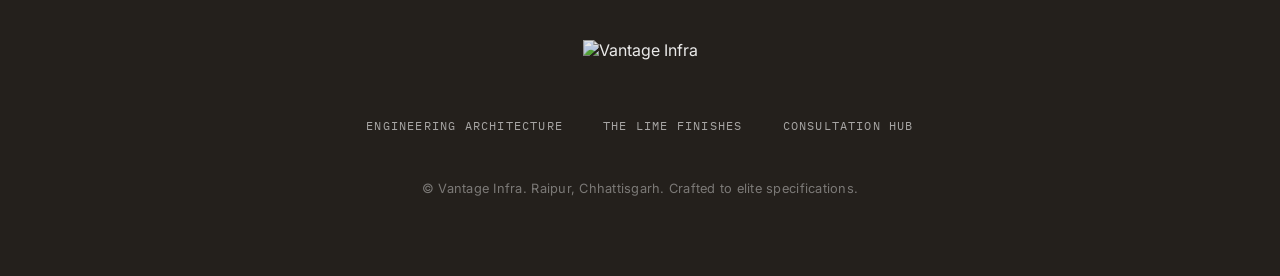
==== commit 45995640: "Refactor index.html for better structure and content Updated HTML structure and content for improved" ====
--- a/index.html
+++ b/index.html
@@ -4,361 +4,219 @@
 <meta charset="UTF-8">
 <meta name="viewport" content="width=device-width, initial-scale=1.0">
 <title>Vantage Infra — Custom Precast Engineering & Premium Lime Surfaces</title>
-<link rel="icon" type="image/png" href="assets/favicon.png">
 <link rel="preconnect" href="https://fonts.googleapis.com">
-<link href="https://fonts.googleapis.com/css2?family=Fraunces:ital,opsz,wght@0,9..144,300;0,9..144,400;0,9..144,500;0,9..144,600;1,9..144,400&family=Inter:wght@400;500;600;700&family=IBM+Plex+Mono:wght@400;500&display=swap" rel="stylesheet">
+<link href="https://fonts.googleapis.com/css2?family=Fraunces:ital,opsz,wght@0,9..144,300;0,9..144,400;0,9..144,500;1,9..144,400&family=Inter:wght@400;500;600&family=IBM+Plex+Mono:wght@400;500&display=swap" rel="stylesheet">
 <link rel="stylesheet" href="styles.css">
 </head>
 <body>
 
-<a class="skip-link" href="#main">Skip to content</a>
-
-<!-- ================= PREMIUM MULTI-PAGE GLOBAL HEADER ================= -->
-<header class="site-header" id="top">
+<!-- Background Alignment Layout Grid System -->
+<div class="blueprint-grid-wrapper" aria-hidden="true">
+  <div class="blueprint-line"></div>
+  <div class="blueprint-line"></div>
+  <div class="blueprint-line"></div>
+</div>
+
+<!-- ================= PREMIUM GLOBAL HEADER ================= -->
+<header class="site-header">
   <div class="header-inner">
     <a class="brand" href="/" aria-label="Vantage Infra home">
       <img src="assets/vantage_infra_logo.png" alt="Vantage Infra" class="brand-logo">
     </a>
 
-    <!-- Specialized Architectural Navigation Hierarchy -->
-    <nav class="main-nav" id="main-nav">
+    <nav class="main-nav">
       <div class="nav-links-wrapper">
         <a href="/" class="nav-item active">Home</a>
         
-        <!-- Dropdown 01: Heavy Precast Production -->
+        <!-- Precast Dropdown Column -->
         <div class="nav-dropdown">
-          <button class="dropdown-trigger" aria-haspopup="true" aria-expanded="false">
-            All About Precast <span class="chevron">▼</span>
-          </button>
+          <button class="dropdown-trigger">All About Precast <span class="chevron">▼</span></button>
           <div class="dropdown-menu">
             <div class="dropdown-column">
               <span class="dropdown-heading">Precast Concrete Engineering</span>
               <a href="/large-water-tanks.html">Large Water Tanks</a>
               <a href="/all-about-precast.html">Custom Industrial Modules</a>
               <a href="/all-about-precast.html#infrastructure">Infrastructure Products</a>
-              <a href="/all-about-precast.html#bespoke">Bespoke Architectural Casts</a>
             </div>
           </div>
         </div>
 
-        <!-- Dropdown 02: Standalone Pools & Hydro-Isolation -->
+        <!-- Waterproofing Dropdown Column -->
         <div class="nav-dropdown">
-          <button class="dropdown-trigger" aria-haspopup="true" aria-expanded="false">
-            Waterproofing &amp; Pools <span class="chevron">▼</span>
-          </button>
+          <button class="dropdown-trigger">Waterproofing &amp; Pools <span class="chevron">▼</span></button>
           <div class="dropdown-menu">
             <div class="dropdown-column">
               <span class="dropdown-heading">Hydro-Isolation Management</span>
               <a href="/modern-swimming-pools.html">Modern Swimming Pools</a>
-              <a href="/waterproofing.html">Subterranean &amp; Basement Tanking</a>
-              <a href="/waterproofing.html#terrace">Podium &amp; Terrace Overlays</a>
+              <a href="/waterproofing.html">Subterranean Tanking</a>
+              <a href="/waterproofing.html#terrace">Terrace Overlays</a>
             </div>
           </div>
         </div>
 
-        <!-- Dropdown 03: Material Chemistry Studio -->
+        <!-- Artisanal Lime Dropdown Column -->
         <div class="nav-dropdown">
-          <button class="dropdown-trigger" aria-haspopup="true" aria-expanded="false">
-            The Lime Studio <span class="chevron">▼</span>
-          </button>
+          <button class="dropdown-trigger">The Lime Studio <span class="chevron">▼</span></button>
           <div class="dropdown-menu">
             <div class="dropdown-column">
               <span class="dropdown-heading">Artisanal Surfaces</span>
               <a href="/the-lime-studio.html#floors">Premium Lime Floors</a>
-              <a href="/the-lime-studio.html#araish">Traditional Araish &amp; Plasters</a>
+              <a href="/the-lime-studio.html#araish">Traditional Araish</a>
               <a href="/the-lime-studio.html#washing">Premium Limewashing</a>
             </div>
           </div>
         </div>
 
         <a href="/our-projects.html" class="nav-item">Our Projects</a>
-        <a href="/about-us.html" class="nav-item">About Us</a>
-      </div>
-
-      <!-- High-Visibility Action Link -->
+      </div>
       <a href="/inquire.html" class="nav-cta">Inquire</a>
     </nav>
-
-    <button class="nav-toggle" id="navToggle" aria-label="Open global menu" aria-expanded="false">
-      <span></span><span></span><span></span>
-    </button>
   </div>
 </header>
 
 <main id="main">
 
-  <!-- ================= EDITORIAL HERO BLOCK ================= -->
-  <!-- ================= PHASE 2: PREMIUM SPLIT HERO ENTRY ================= -->
+  <!-- ================= TACTILE MASTER HERO ENTRY FRAME ================= -->
   <section class="hero-section">
     <div class="hero-container">
       
-      <!-- Left Column: Editorial Brand Statement -->
       <div class="hero-content-block">
-        <p class="eyebrow-accent">Raipur, Chhattisgarh</p>
+        <span class="eyebrow-accent">Raipur, Chhattisgarh</span>
         <h1 class="hero-main-title">
           Two materials.<br>
           <span class="italic-serif">One discipline.</span>
         </h1>
         <p class="hero-description-lede">
-          Vantage Infra operates at the intersection of structural permanence and tactical material aesthetics. 
-          We engineer high-performance precast infrastructures and curate artisanal lime surfaces designed to endure for generations.
+          Vantage Infra operates at the intersection of raw structural durability and refined architectural surface design. We manufacture factory-controlled precast infrastructures and cultivate authentic, breathing lime chemistry designed to evolve beautifully over generations.
         </p>
         <div class="hero-cta-group">
-          <a href="#construction" class="action-btn btn-primary">Explore Engineering</a>
+          <a href="#precast" class="action-btn btn-primary">Explore Engineering</a>
           <a href="#lime" class="action-btn btn-secondary">The Lime Studio</a>
         </div>
       </div>
 
-      <!-- Right Column: The Hook Visual Frame -->
       <div class="hero-visual-frame">
         <div class="visual-wrapper">
-          <!-- Your upcoming custom-designed master image will load here -->
-          <img src="assets/hero_master_hook.png" alt="Vantage Infra Structural Concept" class="hero-master-img">
-          <div class="visual-overlay-shimmer"></div>
+          <!-- Frame automatically configured for your upcoming design file -->
+          <img src="assets/hero_master_hook.png" alt="Vantage Infra Core Visual Aesthetic" class="hero-master-img">
         </div>
       </div>
 
     </div>
     
-    <!-- Editorial Scroll Indicator -->
     <div class="hero-scroll-anchor" aria-hidden="true">
       <div class="scroll-line"></div>
       <span class="scroll-text">Scroll to Explore</span>
     </div>
   </section>
 
-  <!-- ================= CHAPTER 01 — PRECAST & ENGINEERING ================= -->
-  <section id="construction" class="chapter chapter--water">
+  <!-- ================= CHAPTER 01 — PRECAST CORE GRID ================= -->
+  <section id="precast" class="chapter">
     <div class="chapter-head">
-      <p class="eyebrow">Chapter 01</p>
-      <h2 class="chapter-title">Precast Products & Engineering Services</h2>
-      <p class="chapter-sub">Factory-controlled reliability designed to manage moisture loads and structural demands.</p>
+      <span class="eyebrow">Chapter 01</span>
+      <h2 class="chapter-title">Precast Infrastructure & Structural Sealing</h2>
+      <p class="chapter-sub">Factory-controlled, zero-variance containment systems designed to isolate moisture loads.</p>
     </div>
 
     <div class="chapter-intro">
       <p>
-        Water finds every micro-gap eventually. Our design protocol guarantees absolute structural containment 
-        long before site delivery, eliminating conventional labor dependencies, seasonal weather variances, and structural decay.
+        On-site pouring introduction structural liabilities through weather irregularities and aggregate variation. Vantage precast components move the risk away from your site layout completely.
       </p>
     </div>
 
     <div class="service-grid">
-      <article class="service-card reveal">
+      <div class="service-card">
         <span class="service-index">01</span>
-        <h3>Large Precast Water Tanks</h3>
-        <p>Factory-cast monolithic water holding units cured under perfect variables. Rapid site commissioning without on-site structural pouring or curing delays.</p>
-      </article>
-      <article class="service-card reveal">
+        <h3>Large Modular Tanks</h3>
+        <p>Monolithic concrete water units cast under machine consolidation, preventing the micro-fissures and joint seepage inherent to manual site builds.</p>
+      </div>
+      <div class="service-card">
         <span class="service-index">02</span>
-        <h3>Custom Precast Products</h3>
-        <p>Bespoke concrete components engineered to individual architectural dimensions. Consistent multi-batch strength limits and edge definitions.</p>
-      </article>
-      <article class="service-card reveal">
+        <h3>Modern Pools</h3>
+        <p>Precision component panels built to receive direct mosaic layouts or raw lime plaster matrices without shifting over shifting water table foundations.</p>
+      </div>
+      <div class="service-card">
         <span class="service-index">03</span>
-        <h3>Swimming Pools</h3>
-        <p>Comprehensive engineering and structural sealing for luxury residential, landscape, and township pool builds, integrated directly into structural frames.</p>
-      </article>
-      <article class="service-card reveal">
+        <h3>Subterranean Tanking</h3>
+        <p>Heavy crystalline industrial waterproofing coats designed to endure massive external negative side pressure loads during intense monsoons.</p>
+      </div>
+      <div class="service-card">
         <span class="service-index">04</span>
-        <h3>Waterproofing Systems</h3>
-        <p>High-performance subterranean basement tanking, podium overlays, and multi-layered terrace protection calibrated for severe monsoon loads.</p>
-      </article>
-    </div>
-
-    <div class="advantage-panel reveal">
-      <div class="advantage-text">
-        <p class="eyebrow eyebrow--inverse">The Technical Advantage</p>
-        <h3>Eliminating Schedule and Structural Risk.</h3>
-        <p>
-          Standard on-site RCC constructions require extensive curing timelines, leaving structures exposed to weather changes. 
-          Vantage precast items arrive fully structural and pressure-tested, shifting risk from your site directly to our controlled plant environment.
-        </p>
-      </div>
-      <div class="advantage-stats">
-        <div class="stat"><span class="stat-num">0</span><span class="stat-label">Days Curing On-Site</span></div>
-        <div class="stat"><span class="stat-num">100%</span><span class="stat-label">Factory Compound Sealing</span></div>
-      </div>
-    </div>
-
-    <div class="case-study reveal">
-      <p class="eyebrow">Project Footprint</p>
-      <h3>Avinash Group Portfolio</h3>
+        <h3>Bespoke Structural Casts</h3>
+        <p>Custom architectural elements cast straight from complex digital specifications, delivering crisp, clean profile definition edges.</p>
+      </div>
+    </div>
+  </section>
+
+  <!-- ================= CHAPTER 02 — THE ATMOSPHERIC LIME STUDIO ================= -->
+  <section id="lime" class="chapter chapter--lime-studio">
+    <!-- Living Mineral Canvas Animation Handle Container -->
+    <div class="carbonation-bubble-field" id="carbonationBubbles"></div>
+
+    <div class="chapter-head">
+      <span class="eyebrow" style="color: var(--lime-deep);">Chapter 02</span>
+      <h2 class="chapter-title">Artisanal Lime Surfaces & Flooring Finishes</h2>
+      <p class="chapter-sub" style="color: var(--ink-soft);">Breathable mineral frameworks engineered to absorb ambient carbon atmospheric matrices.</p>
+    </div>
+
+    <div class="chapter-intro" style="color: var(--ink);">
       <p>
-        Our continuous engineering association spans multiple prominent urban real estate developments across Chhattisgarh, 
-        including large-scale precast water networks for the Chitwan township and high-performance pool frameworks.
+        While standard synthetic polymers trap moisture and choke the substrate layout, authentic slaked lime treatments continuously absorb CO₂. This natural crystallization process slowly returns the plaster back into solid limestone over multiple decades.
       </p>
     </div>
-  </section>
-
-  <!-- ============ INTERACTIVE MORPHING SYSTEM SECTION ============ -->
-  <div class="cycle-divider" id="cycleDivider">
-    <div class="cycle-divider-track">
-      <div class="cycle-divider-mark" id="dividerMark"></div>
-      <p class="cycle-divider-text" id="dividerText">A cycle managed, not fought</p>
-    </div>
-  </div>
-
-  <!-- ================= CHAPTER 02 — PREMIUM LIME SURFACES ================= -->
-  <section id="lime" class="chapter chapter--lime">
-    <div class="chapter-head">
-      <p class="eyebrow">Chapter 02</p>
-      <h2 class="chapter-title">Artisanal Lime Surfaces & Flooring</h2>
-      <p class="chapter-sub">Mineral chemistry and carbonation dynamics engineered for high-end architecture.</p>
-    </div>
-
-    <div class="chapter-intro">
-      <p>
-        While standard synthetic coatings look static and trap moisture, our authentic lime treatments interact with their environment. 
-        Through slow atmospheric carbonation, these finishes pull carbon dioxide from the air, returning to natural limestone over time.
-      </p>
-    </div>
-
-    <!-- ================= DYNAMIC FORMULATION INTERACTIVE LAB SIMULATOR ================= -->
-    <div class="simulation-deck reveal" id="limeSimulationDeck">
+
+    <!-- DYNAMIC FORMULATION INTERACTIVE LAB SIMULATOR -->
+    <div class="simulation-deck" id="limeSimulationDeck">
       <div class="sim-controls">
-        <p class="eyebrow">Interactive Material Simulator</p>
-        <h3 class="sim-title">Select Finish Formulation</h3>
+        <span class="eyebrow">Interactive Material Simulator</span>
+        <h3 class="sim-title">Select Material Profile</h3>
         <div class="sim-tabs">
-          <button class="sim-tab-btn active" data-finish="araish">Araish System</button>
-          <button class="sim-tab-btn" data-finish="tadelakt">Tadelakt Sealing</button>
+          <button class="sim-tab-btn active" data-finish="araish">Araish Plaster</button>
           <button class="sim-tab-btn" data-finish="floors">Lime Flooring</button>
         </div>
         
         <div class="sim-steps-wrapper">
           <div class="sim-step-node active" data-step="1">
-            <span class="step-num">Layer 01</span>
-            <h4>Structural Base (Thappi)</h4>
-            <p id="step-desc-1">Coarse slaked lime combined with specific local aggregates. Provides the high mechanical grip needed for the masonry substrate.</p>
+            <h4>Structural Base Undercoat (Thappi)</h4>
+            <p>Coarse mineral aggregations providing mechanical structural tooth attachment grids directly to core building bricks.</p>
           </div>
           <div class="sim-step-node" data-step="2">
-            <span class="step-num">Layer 02</span>
-            <h4>Stress Equalization Layer (Lohi)</h4>
-            <p id="step-desc-2">A fine-mesh intermediary layer that balances curing stresses and evens out moisture movement across the surface.</p>
+            <h4>Equalization Intermediary Coat (Lohi)</h4>
+            <p>A specialized micro-mesh layer engineered to distribute moisture evaporation forces uniformly across the surface space.</p>
           </div>
           <div class="sim-step-node" data-step="3">
-            <span class="step-num">Layer 03</span>
-            <h4>Carbonation Sheen Finish</h4>
-            <p id="step-desc-3">The final burnished mineral layer. It creates an ultra-dense surface that draws in ambient CO₂ to lock in its final stone-like texture.</p>
-          </div>
-        </div>
-
-        <div class="sim-actions-row">
-          <button class="btn btn-lime" id="btnTriggerAction">Inject CO₂ Matrix</button>
+            <h4>Crystallized Surface Finish Layer</h4>
+            <p>The highly compressed burnished outer skin that actively processes atmospheric CO₂ to form a signature historical patina sheen.</p>
+          </div>
         </div>
       </div>
 
       <div class="sim-visualization">
         <div class="wall-cross-section">
-          <div class="layer-block layer-thappi active" id="vizLayer1"><span>Thappi Undercoat</span></div>
-          <div class="layer-block layer-lohi" id="vizLayer2"><span>Lohi Intermediary</span></div>
-          <div class="layer-block layer-finish" id="vizLayer3"><span>Top Finished Layer</span></div>
-        </div>
-        <canvas id="carbonationCanvas" width="400" height="220"></canvas>
-        <div class="canvas-readout" id="canvasReadout">Status: Simulation Initialized</div>
-      </div>
-    </div>
-
-    <!-- ================= PRODUCTS PRODUCT GRID ================= -->
-    <div class="finish-grid">
-      <article class="finish-card reveal">
-        <h3>Premium Lime Floors</h3>
-        <p class="finish-meta">Seamless High-Traffic Mineral Floors</p>
-        <p>A durable, non-elastic lime floor finish. It offers a cool, stone-like texture underfoot with varied, natural tones that resist cracks through steady mineral carbonation.</p>
-      </article>
-      <article class="finish-card reveal">
-        <h3>Araish System</h3>
-        <p class="finish-meta">Traditional Shell/Marble Burnishing</p>
-        <p>Classic multi-layered lime finish burnished with polished stones to a glass-smooth gloss, reflecting soft interior light with natural depth.</p>
-      </article>
-      <article class="finish-card reveal">
-        <h3>Tadelakt</h3>
-        <p class="finish-meta">Hydrophobic Soap-Sealed Plaster</p>
-        <p>A dense Moroccan finish compacted and treated with olive oil soaps, creating a water-resistant, tactile barrier perfect for wet rooms and custom showers.</p>
-      </article>
-      <article class="finish-card reveal">
-        <h3>Premium Limewashing</h3>
-        <p class="finish-meta">Pure Mineral Pigment Washing</p>
-        <p>A breathable mineral wash that binds to masonry rather than sitting on top of it. It develops a soft, chalky appearance that won't peel or blister under high heat.</p>
-      </article>
-    </div>
-
-    <div class="rigor-panel reveal">
-      <div class="rigor-text">
-        <p class="eyebrow eyebrow--inverse">Scientific Material Oversight</p>
-        <h3>Curing Conditions Verified Across Every Batch.</h3>
-        <p>
-          We don't mix materials based on visual guesswork. Our studio runs regular checks on slaking temperatures, 
-          aggregate distribution, and local substrate moisture variables to make sure every finish adheres perfectly and cures reliably.
-        </p>
-      </div>
-      <ul class="rigor-list">
-        <li>Strict batch testing of slaking heat and chemistry curves</li>
-        <li>Substrate moisture level validation before application</li>
-        <li>Full tracking of localized environmental curing states</li>
-      </ul>
-    </div>
-
-    <div class="cta-panel reveal">
-      <h3>Collaborating on an Architectural Project?</h3>
-      <p>We work directly with lead architects, builders, and spatial designers on finish specifications, custom samples, and structural staging.</p>
-      <a href="#contact" class="btn btn-lime">Request Custom Samples</a>
+          <div class="layer-block layer-thappi active"><span>Thappi Undercoat Base</span></div>
+          <div class="layer-block layer-lohi"><span>Lohi Stress Equalizer</span></div>
+          <div class="layer-block layer-finish"><span>Burnished Finisher Skin</span></div>
+        </div>
+        <canvas id="carbonationCanvas"></canvas>
+        <div class="canvas-readout">Status: Carbon Matrix Balanced</div>
+      </div>
     </div>
   </section>
 
-  <!-- ================= STUDIO PROFILE SECTION ================= -->
-  <section id="about" class="about">
-    <div class="about-inner">
-      <p class="eyebrow">Studio Profile</p>
-      <h2>Rooted in Raipur. Driven by structural performance.</h2>
-      <p>
-        Vantage Infra is directed by Samkit alongside focused technical heads across our precast casting yards and surface application teams. 
-        We approach concrete engineering and lime chemistry with the same fundamental discipline: understanding how raw materials behave 
-        over decades when exposed to moisture, stress, and natural weathering.
-      </p>
-    </div>
-  </section>
-
-  <!-- ================= PRODUCTION CONTACT GATEWAY ================= -->
-  <section id="contact" class="contact">
-    <div class="contact-inner">
-      <p class="eyebrow eyebrow--inverse">Contact Gateway</p>
-      <h2>Specify your project requirements.</h2>
-      <div class="contact-grid">
-        <div class="contact-block">
-          <h3>Precast &amp; Concrete Infrastructure</h3>
-          <p>Large modular tanks, swimming pools, structural waterproofing systems, and bespoke architectural casts.</p>
-          <p class="contact-detail">Email: <span>spec@thevantagestore.in</span></p>
-        </div>
-        <div class="contact-block">
-          <h3>Artisanal Lime Studio</h3>
-          <p>High-end seamless floors, Araish burnishing, waterproof Tadelakt, and custom breathable limewashing.</p>
-          <p class="contact-detail">Email: <span>design@thevantagestore.in</span></p>
-        </div>
-        <div class="contact-block">
-          <h3>Central Office &amp; Plant</h3>
-          <p>Raipur, Chhattisgarh, India</p>
-          <p class="contact-detail">Technical Consultations by Appointment Only.</p>
-        </div>
-      </div>
-    </div>
-  </section>
-
 </main>
 
-<!-- ================= BRAND FOOTER BLOCK ================= -->
+<!-- ================= PREMIUM BRAND FOOTER ================= -->
 <footer class="site-footer">
   <div class="footer-inner">
     <img src="assets/vantage_infra_logo_white.png" alt="Vantage Infra" class="footer-logo">
     <nav class="footer-nav">
-      <a href="#construction">Engineering</a>
-      <a href="#lime">Lime Surfaces</a>
-      <a href="#about">About</a>
-      <a href="#contact">Contact</a>
+      <a href="#precast">Engineering Architecture</a>
+      <a href="#lime">The Lime Finishes</a>
+      <a href="mailto:spec@thevantagestore.in">Consultation Hub</a>
     </nav>
-    <p class="footer-copy">© <span id="year"></span> Vantage Infra. Raipur, Chhattisgarh. All rights reserved.</p>
+    <p class="footer-copy">© Vantage Infra. Raipur, Chhattisgarh. Crafted to elite specifications.</p>
   </div>
 </footer>
 
-<script src="script.js"></script>
 </body>
 </html>
--- a/styles.css
+++ b/styles.css
@@ -1,251 +1,295 @@
 /* ============================================================================
-   VANTAGE INFRA — BRAND DESIGN TOKENS & MASTERSHEET
+   VANTAGE INFRA — BRAND MASTER MATERIAL DESIGN SHEET (TACTILE EDITION)
    ============================================================================ */
 
 :root {
   /* Core Base Colors */
-  --cream:        #F4EFE3;
-  --cream-soft:   #ECE4D2;
-  --cream-card:   #FBF8F0;
-  --ink:          #2A2520;
-  --ink-soft:     #6E6457;
-  --line:         #DCD0B8;
+  --cream:        #F5F1E6;   /* Rich, plaster-like mineral cream base */
+  --cream-soft:   #EFE9D9;   /* Deeper aggregate sand undertone */
+  --cream-card:   #FAF8F2;   /* Pure burnished shell gloss card */
+  --ink:          #24201C;   /* Deep charcoal slate */
+  --ink-soft:     #635A50;   /* Muted, weathered earth */
+  --line:         #D6CBB3;   /* Light blueprint alignment rule */
 
   /* Theme Accents */
-  --water:        #4C6B6E;
-  --water-deep:   #324A4D;
-  --water-tint:   #E4EBE9;
-  --lime:         #BB6B3A;
-  --lime-deep:    #7E4222;
-  --lime-tint:    #F1E2D2;
-  --navy:         #0A3F75; /* Matches your official brand logo mark */
+  --water:        #446164;
+  --water-deep:   #2C3F42;
+  --lime-deep:    #753D1D;
+  --lime-accent:  #B55B27;
+  --navy:         #0A3F75;   /* Authentic brand crest navy code */
 
   /* Editorial Typography Elements */
   --f-display:    'Fraunces', serif;
   --f-body:       'Inter', sans-serif;
   --f-mono:       'IBM Plex Mono', monospace;
 
-  --container:    1180px;
-}
-
-/* ==================== STRUCTURAL LAYOUT RESET ==================== */
+  --container:    1140px;
+}
+
+/* ==================== STRUCTURAL BACKGROUND TEXTURE & RESET ==================== */
 *, *::before, *::after { box-sizing: border-box; }
 html { scroll-behavior: smooth; }
+
 body {
   margin: 0;
   font-family: var(--f-body);
   color: var(--ink);
-  background: var(--cream);
   -webkit-font-smoothing: antialiased;
-}
+  background-color: var(--cream);
+  position: relative;
+}
+
+/* Tactile Plaster Grain Overlay — Embedded directly via scalable pure CSS math */
+body::before {
+  content: "";
+  position: fixed; top: 0; left: 0; width: 100vw; height: 100vh;
+  pointer-events: none; z-index: 99; opacity: 0.28;
+  background-image: 
+    radial-gradient(rgba(36, 32, 28, 0.15) 1px, transparent 0),
+    radial-gradient(rgba(250, 248, 242, 0.2) 1px, transparent 0);
+  background-size: 4px 4px;
+  background-position: 0 0, 2px 2px;
+}
+
 img { max-width: 100%; display: block; }
 a { color: inherit; text-decoration: none; }
-ul { margin: 0; padding: 0; }
+ul { margin: 0; padding: 0; list-style: none; }
 h1, h2, h3, p { margin: 0; }
 
-.skip-link { position: absolute; left: -999px; top: 0; }
-.skip-link:focus {
-  left: 8px; top: 8px; background: var(--ink); color: var(--cream);
-  padding: 8px 14px; z-index: 200; border-radius: 4px;
-}
-
-/* ==================== GLOBAL UTILITIES & BUTTONS ==================== */
-.eyebrow {
-  font-family: var(--f-mono);
-  font-size: 0.72rem;
-  letter-spacing: 0.12em;
-  text-transform: uppercase;
-  color: var(--ink-soft);
-  margin: 0 0 0.9rem;
-}
-.eyebrow--inverse { color: rgba(255, 255, 255, 0.65); }
-
-.btn {
-  display: inline-flex;
-  align-items: center;
-  gap: 0.5rem;
-  font-family: var(--f-body);
-  font-weight: 600;
-  font-size: 0.95rem;
-  padding: 0.85rem 1.6rem;
-  border-radius: 2px;
-  border: 1.5px solid currentColor;
-  cursor: pointer;
-  background: none;
-  transition: all 0.25s cubic-bezier(0.16, 1, 0.3, 1);
-}
-.btn-water { color: var(--water-deep); }
-.btn-water:hover { background: var(--water-deep); color: var(--cream-card); }
-.btn-lime { color: var(--lime-deep); }
-.btn-lime:hover { background: var(--lime-deep); color: var(--cream-card); }
-.btn[disabled] { opacity: 0.5; cursor: not-allowed; }
-
-/* ============================================================================
-   GLOBAL HEADER & INTERACTIVE DROPDOWN SYSTEM
-   ============================================================================ */
+/* ==================== STRUCTURAL BLUEPRINT BACKGROUND GRIDLINES ==================== */
+.blueprint-grid-wrapper {
+  position: absolute; top: 0; left: 50%; transform: translateX(-50%);
+  width: 100%; max-width: var(--container); height: 100%;
+  border-left: 1px solid rgba(214, 203, 179, 0.25);
+  border-right: 1px solid rgba(214, 203, 179, 0.25);
+  pointer-events: none; z-index: 1; display: grid;
+  grid-template-columns: repeat(4, 1fr);
+}
+.blueprint-line {
+  border-right: 1px solid rgba(214, 203, 179, 0.25); height: 100%; width: 100%;
+}
+
+/* ==================== GLOBAL HEADER & INTERACTIVE MEGA NAVIGATION ==================== */
 .site-header {
   position: sticky; top: 0; z-index: 100;
-  background: rgba(244, 239, 227, 0.95);
-  backdrop-filter: blur(8px);
+  background: rgba(245, 241, 230, 0.92);
+  backdrop-filter: blur(12px); -webkit-backdrop-filter: blur(12px);
   border-bottom: 1px solid var(--line);
 }
 .header-inner {
-  max-width: var(--container); margin: 0 auto; padding: 0.9rem 1.5rem;
+  max-width: var(--container); margin: 0 auto; padding: 1.1rem 1.5rem;
   display: flex; align-items: center; justify-content: space-between;
 }
-.brand-logo { height: 34px; width: auto; }
-
-.main-nav { display: flex; align-items: center; gap: 2rem; }
-.nav-links-wrapper { display: flex; align-items: center; gap: 2.2rem; }
+.brand-logo { height: 32px; width: auto; filter: drop-shadow(0 1px 1px rgba(0,0,0,0.05)); }
+
+.main-nav { display: flex; align-items: center; gap: 2.2rem; }
+.nav-links-wrapper { display: flex; align-items: center; gap: 2.5rem; }
 
 .nav-item {
-  font-family: var(--f-body); font-size: 0.92rem; font-weight: 500;
-  color: var(--ink); padding: 0.5rem 0; transition: color 0.25s ease;
+  font-family: var(--f-body); font-size: 0.9rem; font-weight: 500;
+  color: var(--ink-soft); padding: 0.5rem 0; transition: color 0.3s ease;
 }
 .nav-item:hover, .nav-item.active { color: var(--navy); }
 
-/* Dropdown Hierarchy Styling */
+/* Dropdown Submenus */
 .nav-dropdown { position: relative; }
 .dropdown-trigger {
   background: none; border: none; font-family: var(--f-body);
-  font-size: 0.92rem; font-weight: 500; color: var(--ink);
+  font-size: 0.9rem; font-weight: 500; color: var(--ink-soft);
   cursor: pointer; padding: 0.5rem 0; display: flex; align-items: center; gap: 0.4rem;
 }
 .dropdown-trigger:hover { color: var(--navy); }
 .dropdown-trigger .chevron { font-size: 0.55rem; transition: transform 0.3s ease; }
 
-/* Hidden state rules for panel overlays */
 .dropdown-menu {
   position: absolute; top: 100%; left: 50%;
   transform: translateX(-50%) translateY(12px);
   background: var(--cream-card); border: 1px solid var(--line);
-  padding: 1.8rem; min-width: 290px; border-radius: 4px;
-  box-shadow: 0 16px 32px rgba(42, 37, 32, 0.06);
+  padding: 1.6rem; min-width: 300px; border-radius: 3px;
+  box-shadow: 0 20px 40px rgba(36, 32, 28, 0.08);
   opacity: 0; visibility: hidden; pointer-events: none;
   transition: opacity 0.3s ease, transform 0.3s cubic-bezier(0.16, 1, 0.3, 1), visibility 0.3s;
   z-index: 110;
 }
-
-/* Interaction transitions */
 .nav-dropdown:hover .dropdown-menu {
   opacity: 1; visibility: visible; pointer-events: auto;
   transform: translateX(-50%) translateY(4px);
 }
 .nav-dropdown:hover .dropdown-trigger .chevron { transform: rotate(180deg); color: var(--navy); }
 
-.dropdown-column { display: flex; flex-direction: column; gap: 0.8rem; }
+.dropdown-column { display: flex; flex-direction: column; gap: 0.7rem; }
 .dropdown-heading {
-  font-family: var(--f-mono); font-size: 0.68rem; letter-spacing: 0.08em;
-  text-transform: uppercase; color: var(--ink-soft); margin-bottom: 0.4rem;
-  border-bottom: 1px solid var(--line); padding-bottom: 0.4rem;
-}
-.dropdown-column a { font-family: var(--f-body); font-size: 0.9rem; color: var(--ink); transition: all 0.2s ease; }
+  font-family: var(--f-mono); font-size: 0.65rem; letter-spacing: 0.1em;
+  text-transform: uppercase; color: var(--ink-soft); margin-bottom: 0.3rem;
+  border-bottom: 1px solid var(--line); padding-bottom: 0.3rem;
+}
+.dropdown-column a { font-family: var(--f-body); font-size: 0.88rem; color: var(--ink); transition: all 0.2s ease; }
 .dropdown-column a:hover { color: var(--navy); transform: translateX(4px); }
 
 .nav-cta {
   font-family: var(--f-mono); border: 1.5px solid var(--navy); color: var(--navy);
-  padding: 0.45rem 0.9rem; border-radius: 2px; font-size: 0.92rem;
+  padding: 0.45rem 1.1rem; border-radius: 2px; font-size: 0.85rem; font-weight: 500;
+  text-transform: uppercase; letter-spacing: 0.05em; transition: all 0.25s ease;
 }
 .nav-cta:hover { background: var(--navy); color: #fff; }
-.nav-toggle { display: none; }
-
-/* ==================== CORE CONTENT CHARPTERS & SECTIONS ==================== */
-.hero {
-  position: relative; max-width: var(--container);
-  margin: 0 auto; padding: 5.5rem 1.5rem 7rem;
-  display: grid; grid-template-columns: 1.1fr 0.9fr;
-  gap: 3rem; align-items: center;
-}
-.hero-title {
-  font-family: var(--f-display); font-weight: 500;
-  font-size: clamp(2.4rem, 5vw, 3.6rem); line-height: 1.08; color: var(--ink);
-}
-.hero-title em { font-style: italic; font-weight: 400; color: var(--water-deep); }
-.hero-lede { margin-top: 1.4rem; max-width: 34rem; font-size: 1.08rem; line-height: 1.65; color: var(--ink-soft); }
-.hero-actions { margin-top: 2.2rem; display: flex; gap: 1rem; flex-wrap: wrap; }
-.hero-cycle { display: flex; flex-direction: column; align-items: center; gap: 1rem; }
-.cycle-caption { font-family: var(--f-mono); font-size: 0.78rem; letter-spacing: 0.06em; color: var(--ink-soft); }
-
-.scroll-cue { position: absolute; left: 1.5rem; bottom: 1.5rem; display: flex; align-items: center; gap: 0.6rem; }
-.scroll-cue span {
-  width: 1px; height: 28px; background: var(--ink-soft); display: block;
-  animation: scrollcue 1.8s ease-in-out infinite;
-}
-.scroll-cue p { font-family: var(--f-mono); font-size: 0.7rem; color: var(--ink-soft); text-transform: uppercase; letter-spacing: 0.1em; }
-
-.chapter { max-width: var(--container); margin: 0 auto; padding: 6rem 1.5rem; }
-.chapter-head { max-width: 40rem; margin-bottom: 3rem; }
-.chapter-title { font-family: var(--f-display); font-weight: 500; font-size: clamp(2rem, 4vw, 2.8rem); margin-bottom: 0.6rem; }
-.chapter-sub { color: var(--ink-soft); font-size: 1.02rem; }
-.chapter-intro { max-width: 42rem; margin-bottom: 3.5rem; font-size: 1.08rem; line-height: 1.7; color: var(--ink); }
-
-.service-grid, .finish-grid { display: grid; grid-template-columns: repeat(4, 1fr); gap: 1.5rem; margin-bottom: 4rem; }
+
+/* ==================== TACTILE ASYMMETRICAL HERO MATRIX ==================== */
+.hero-section {
+  position: relative; min-height: calc(100vh - 68px);
+  display: flex; align-items: center; padding: 5rem 1.5rem; z-index: 2;
+}
+.hero-container {
+  max-width: var(--container); margin: 0 auto; width: 100%;
+  display: grid; grid-template-columns: 1.15fr 0.85fr; gap: 5rem; align-items: center;
+}
+.eyebrow-accent {
+  font-family: var(--f-mono); font-size: 0.7rem; letter-spacing: 0.15em;
+  text-transform: uppercase; color: var(--navy); margin-bottom: 1.4rem; display: block;
+}
+.hero-main-title {
+  font-family: var(--f-display); font-size: clamp(2.8rem, 5vw, 4.4rem);
+  font-weight: 500; line-height: 1.05; color: var(--ink); margin-bottom: 1.8rem;
+}
+.hero-main-title .italic-serif { font-style: italic; font-weight: 400; color: var(--water); }
+
+.hero-description-lede {
+  font-family: var(--f-body); font-size: 1.05rem; line-height: 1.7;
+  color: var(--ink-soft); max-width: 36rem; margin-bottom: 2.8rem;
+}
+.hero-cta-group { display: flex; gap: 1.5rem; flex-wrap: wrap; }
+
+.action-btn {
+  font-family: var(--f-mono); font-size: 0.78rem; font-weight: 500;
+  padding: 1rem 2rem; letter-spacing: 0.08em; border-radius: 2px;
+  text-transform: uppercase; transition: all 0.3s cubic-bezier(0.16, 1, 0.3, 1);
+}
+.btn-primary { background: var(--ink); color: var(--cream-card); border: 1px solid var(--ink); }
+.btn-primary:hover { background: transparent; color: var(--ink); transform: translateY(-2px); }
+.btn-secondary { background: transparent; color: var(--ink); border: 1px solid var(--line); }
+.btn-secondary:hover { background: var(--cream-card); border-color: var(--ink); transform: translateY(-2px); }
+
+/* The Art Gallery Vault Placement Frame */
+.hero-visual-frame { position: relative; width: 100%; display: flex; justify-content: center; }
+.visual-wrapper {
+  width: 100%; max-width: 440px; height: 560px;
+  background: var(--cream-card); border: 1px solid var(--line);
+  padding: 1.2rem; box-shadow: 0 25px 50px rgba(36, 32, 28, 0.05);
+  transition: transform 0.4s cubic-bezier(0.16, 1, 0.3, 1);
+}
+.visual-wrapper:hover { transform: scale(1.01) translateY(-4px); }
+.hero-master-img { width: 100%; height: 100%; object-fit: cover; background: #e8e3d5; }
+
+/* Scroll Indicator Line */
+.hero-scroll-anchor { position: absolute; left: 3rem; bottom: 2.5rem; display: flex; align-items: center; gap: 0.8rem; }
+.scroll-line { width: 1px; height: 45px; background: var(--line); position: relative; overflow: hidden; }
+.scroll-line::after {
+  content: ''; position: absolute; top: 0; left: 0; width: 100%; height: 50%;
+  background: var(--navy); animation: scroll-drop 2.2s infinite cubic-bezier(0.16, 1, 0.3, 1);
+}
+.scroll-text { font-family: var(--f-mono); font-size: 0.65rem; text-transform: uppercase; letter-spacing: 0.12em; color: var(--ink-soft); }
+
+@keyframes scroll-drop {
+  0% { transform: translateY(-100%); }
+  80% { transform: translateY(200%); }
+  100% { transform: translateY(200%); }
+}
+
+/* ==================== CHAPTER 01 & SERVICE CARDS ==================== */
+.chapter { max-width: var(--container); margin: 0 auto; padding: 7.5rem 1.5rem; position: relative; z-index: 2; }
+.chapter-head { max-width: 42rem; margin-bottom: 4rem; }
+.eyebrow { font-family: var(--f-mono); font-size: 0.7rem; letter-spacing: 0.15em; text-transform: uppercase; color: var(--ink-soft); margin-bottom: 1rem; display: block; }
+.chapter-title { font-family: var(--f-display); font-size: clamp(2.2rem, 4vw, 3rem); font-weight: 500; margin-bottom: 0.8rem; }
+.chapter-sub { color: var(--ink-soft); font-size: 1.05rem; font-family: var(--f-body); }
+.chapter-intro { max-width: 44rem; margin-bottom: 4.5rem; font-size: 1.1rem; line-height: 1.75; color: var(--ink); }
+
+.service-grid, .finish-grid { display: grid; grid-template-columns: repeat(4, 1fr); gap: 1.5rem; }
 .service-card, .finish-card {
+  background: rgba(250, 248, 242, 0.65); border: 1px solid var(--line);
+  padding: 2.2rem 1.8rem; border-radius: 2px; backdrop-filter: blur(4px);
+  transition: all 0.35s cubic-bezier(0.16, 1, 0.3, 1);
+}
+.service-card:hover, .finish-card:hover {
+  background: var(--cream-card); border-color: var(--ink);
+  transform: translateY(-5px); box-shadow: 0 15px 30px rgba(36, 32, 28, 0.04);
+}
+.service-index { font-family: var(--f-mono); font-size: 0.75rem; color: var(--water); display: block; margin-bottom: 1.2rem; font-weight: 500; }
+.service-card h3, .finish-card h3 { font-family: var(--f-display); font-weight: 500; font-size: 1.3rem; margin-bottom: 0.8rem; color: var(--ink); }
+.service-card p, .finish-card p { color: var(--ink-soft); font-size: 0.92rem; line-height: 1.6; }
+
+/* ==================== CHAPTER 02 — THE LIVING CHEMICAL FIELD ==================== */
+.chapter--lime-studio {
+  position: relative; overflow: hidden; background-color: #F1EBDC;
+  border-top: 1px solid var(--line); border-bottom: 1px solid var(--line);
+}
+/* Atmospheric Carbonation Layer Effect */
+.carbonation-bubble-field {
+  position: absolute; top: 0; left: 0; width: 100%; height: 100%;
+  pointer-events: none; z-index: 1; opacity: 0.35;
+}
+
+/* ==================== CORE SIMULATION LAB STYLING ==================== */
+.simulation-deck {
+  display: grid; grid-template-columns: 1.1fr 0.9fr; gap: 3.5rem;
   background: var(--cream-card); border: 1px solid var(--line);
-  padding: 1.8rem 1.5rem; border-radius: 3px;
-  transition: transform 0.35s cubic-bezier(0.16, 1, 0.3, 1), box-shadow 0.35s cubic-bezier(0.16, 1, 0.3, 1);
-}
-.service-index { font-family: var(--f-mono); font-size: 0.78rem; color: var(--water); display: block; margin-bottom: 1rem; }
-.service-card h3, .finish-card h3 { font-family: var(--f-display); font-weight: 500; font-size: 1.25rem; margin-bottom: 0.6rem; }
-.service-card p, .finish-card p:not(.finish-meta) { color: var(--ink-soft); font-size: 0.95rem; line-height: 1.55; }
-
-/* ==================== SIMULATION LAB DISPLAY WORKSTATION ==================== */
-.simulation-deck {
-  display: grid; grid-template-columns: 1.1fr 0.9fr; gap: 2.5rem;
-  background: var(--cream-card); border: 1px solid var(--line);
-  border-radius: 4px; padding: 3rem; margin-bottom: 4rem;
-}
-.sim-title { font-family: var(--f-display); font-size: 1.8rem; font-weight: 500; margin: 0.4rem 0 1.5rem; }
-.sim-tabs { display: flex; gap: 0.6rem; margin-bottom: 2rem; border-bottom: 1px solid var(--line); padding-bottom: 1rem; }
+  border-radius: 3px; padding: 3.5rem; margin-top: 4.5rem; position: relative; z-index: 2;
+}
+.sim-title { font-family: var(--f-display); font-size: 1.9rem; font-weight: 500; margin: 0.5rem 0 1.8rem; }
+.sim-tabs { display: flex; gap: 1rem; margin-bottom: 2.5rem; border-bottom: 1px solid var(--line); padding-bottom: 0.8rem; }
 .sim-tab-btn {
-  background: none; border: none; font-family: var(--f-mono); font-size: 0.78rem;
-  color: var(--ink-soft); cursor: pointer; padding: 0.4rem 0.8rem;
-  text-transform: uppercase; letter-spacing: 0.05em; transition: color 0.2s ease;
-}
-.sim-tab-btn.active { color: var(--lime-deep); font-weight: 600; border-bottom: 2px solid var(--lime); }
-.sim-steps-wrapper { display: flex; flex-direction: column; gap: 1.2rem; margin-bottom: 2rem; }
-.sim-step-node { padding-left: 1.2rem; border-left: 2px solid var(--line); opacity: 0.45; transition: all 0.35s ease; }
-.sim-step-node.active { opacity: 1; border-left-color: var(--lime); }
-.sim-step-node h4 { font-family: var(--f-display); font-size: 1.1rem; font-weight: 500; margin: 0.2rem 0 0.4rem; }
-.sim-step-node p { font-size: 0.9rem; line-height: 1.5; color: var(--ink-soft); }
+  background: none; border: none; font-family: var(--f-mono); font-size: 0.75rem;
+  color: var(--ink-soft); cursor: pointer; padding: 0.4rem 0.5rem;
+  text-transform: uppercase; letter-spacing: 0.08em; transition: all 0.2s ease;
+}
+.sim-tab-btn.active { color: var(--lime-deep); font-weight: 600; border-bottom: 2px solid var(--lime-accent); }
+
+.sim-steps-wrapper { display: flex; flex-direction: column; gap: 1.4rem; margin-bottom: 2.5rem; }
+.sim-step-node { padding-left: 1.4rem; border-left: 1px solid var(--line); opacity: 0.4; transition: all 0.4s ease; }
+.sim-step-node.active { opacity: 1; border-left: 2px solid var(--lime-accent); }
+.sim-step-node h4 { font-family: var(--f-display); font-size: 1.15rem; font-weight: 500; margin: 0 0 0.4rem; color: var(--ink); }
+.sim-step-node p { font-size: 0.9rem; line-height: 1.55; color: var(--ink-soft); }
 
 .sim-visualization {
   display: flex; flex-direction: column; justify-content: space-between;
-  background: #fdfcf7; border: 1px solid var(--line); border-radius: 3px;
-  padding: 1.5rem; position: relative; min-height: 380px;
-}
-.wall-cross-section { display: flex; flex-direction: column; gap: 4px; }
+  background: #FCFAF5; border: 1px solid var(--line); border-radius: 2px;
+  padding: 1.8rem; min-height: 400px;
+}
+.wall-cross-section { display: flex; flex-direction: column; gap: 6px; }
 .layer-block {
-  height: 38px; background: #eae2cf; border-radius: 2px;
-  display: flex; align-items: center; padding-left: 1rem;
-  font-family: var(--f-mono); font-size: 0.72rem; color: var(--ink-soft);
-  text-transform: uppercase; letter-spacing: 0.05em; opacity: 0.2;
-  transform: scaleX(0.96); transition: all 0.5s cubic-bezier(0.16, 1, 0.3, 1);
-}
-.layer-block.active { opacity: 1; transform: scaleX(1); }
-.layer-thappi.active { background: #dfd5be; color: var(--ink); }
-.layer-lohi.active { background: #d3c7aa; color: var(--ink); }
-.layer-finish.active { background: #bb6b3a; color: #fff; }
-
-#carbonationCanvas { width: 100%; height: 200px; border-top: 1px solid var(--line); margin-top: auto; background: #f7f3e8; }
-.canvas-readout { font-family: var(--f-mono); font-size: 0.68rem; text-transform: uppercase; color: var(--ink-soft); margin-top: 0.5rem; letter-spacing: 0.05em; }
-
-/* ==================== RESPONSIVE VIEWPORTS & RESPONSIVE HANDLING ==================== */
+  height: 42px; background: #E8E2D0; border-radius: 1px;
+  display: flex; align-items: center; padding-left: 1.2rem;
+  font-family: var(--f-mono); font-size: 0.7rem; color: var(--ink-soft);
+  text-transform: uppercase; letter-spacing: 0.05em; opacity: 0.25;
+  transform: scaleX(0.97); transition: all 0.45s cubic-bezier(0.16, 1, 0.3, 1);
+}
+.layer-block.active { opacity: 1; transform: scaleX(1); background: #DFD7C0; color: var(--ink); }
+.layer-block.layer-finish.active { background: var(--lime-accent); color: #fff; }
+
+#carbonationCanvas { width: 100%; height: 180px; border-top: 1px solid var(--line); margin-top: auto; background: #F6F2E5; }
+.canvas-readout { font-family: var(--f-mono); font-size: 0.65rem; text-transform: uppercase; color: var(--ink-soft); margin-top: 0.6rem; letter-spacing: 0.05em; }
+
+/* ==================== BRAND FOOTER AND GATEWAYS ==================== */
+.site-footer { background: var(--ink); color: #FFF; padding: 5rem 1.5rem; position: relative; z-index: 2; }
+.footer-inner {
+  max-width: var(--container); margin: 0 auto;
+  display: flex; flex-direction: column; align-items: center; gap: 3rem; text-align: center;
+}
+.footer-logo { height: 30px; width: auto; opacity: 0.9; }
+.footer-nav { display: flex; gap: 2.5rem; }
+.footer-nav a { font-family: var(--f-mono); font-size: 0.75rem; text-transform: uppercase; letter-spacing: 0.1em; color: rgba(255,255,255,0.6); transition: color 0.2s ease; }
+.footer-nav a:hover { color: #FFF; }
+.footer-copy { font-family: var(--f-body); font-size: 0.8rem; color: rgba(255,255,255,0.4); letter-spacing: 0.02em; }
+
+/* ==================== VIEWPORT RESPONSIVENESS ==================== */
 @media (max-width: 980px) {
+  .hero-container { grid-template-columns: 1fr; gap: 4rem; text-align: center; }
+  .hero-content-block { align-items: center; }
+  .hero-cta-group { justify-content: center; }
+  .hero-visual-frame { height: 440px; }
   .service-grid, .finish-grid { grid-template-columns: repeat(2, 1fr); }
-  .advantage-panel, .rigor-panel { grid-template-columns: 1fr; }
   .simulation-deck { grid-template-columns: 1fr; padding: 2rem; }
-}
-
-.reveal { opacity: 0; transform: translateY(18px); transition: opacity 0.7s ease, transform 0.7s ease; }
-.reveal.in-view { opacity: 1; transform: translateY(0); }
-
-@media (max-width: 760px) {
-  .main-nav {
-    position: fixed; top: 64px; left: 0; right: 0; bottom: 0;
-    background: var(--cream); flex-direction: column; align-items: flex-start;
-    padding: 2rem 1.5rem; gap: 1.6rem; transform: translateX(100%); transition: transform 0.3s ease;
-  }
-  .main-nav.is-open { transform: translateX(0); }
-  .nav-toggle { display: flex; }
-}
+  .blueprint-grid-wrapper { grid-template-columns: repeat(2, 1fr); }
+}
+@media (max-width: 580px) {
+  .service-grid, .finish-grid { grid-template-columns: 1fr; }
+  .footer-nav { flex-direction: column; gap: 1.2rem; }
+}
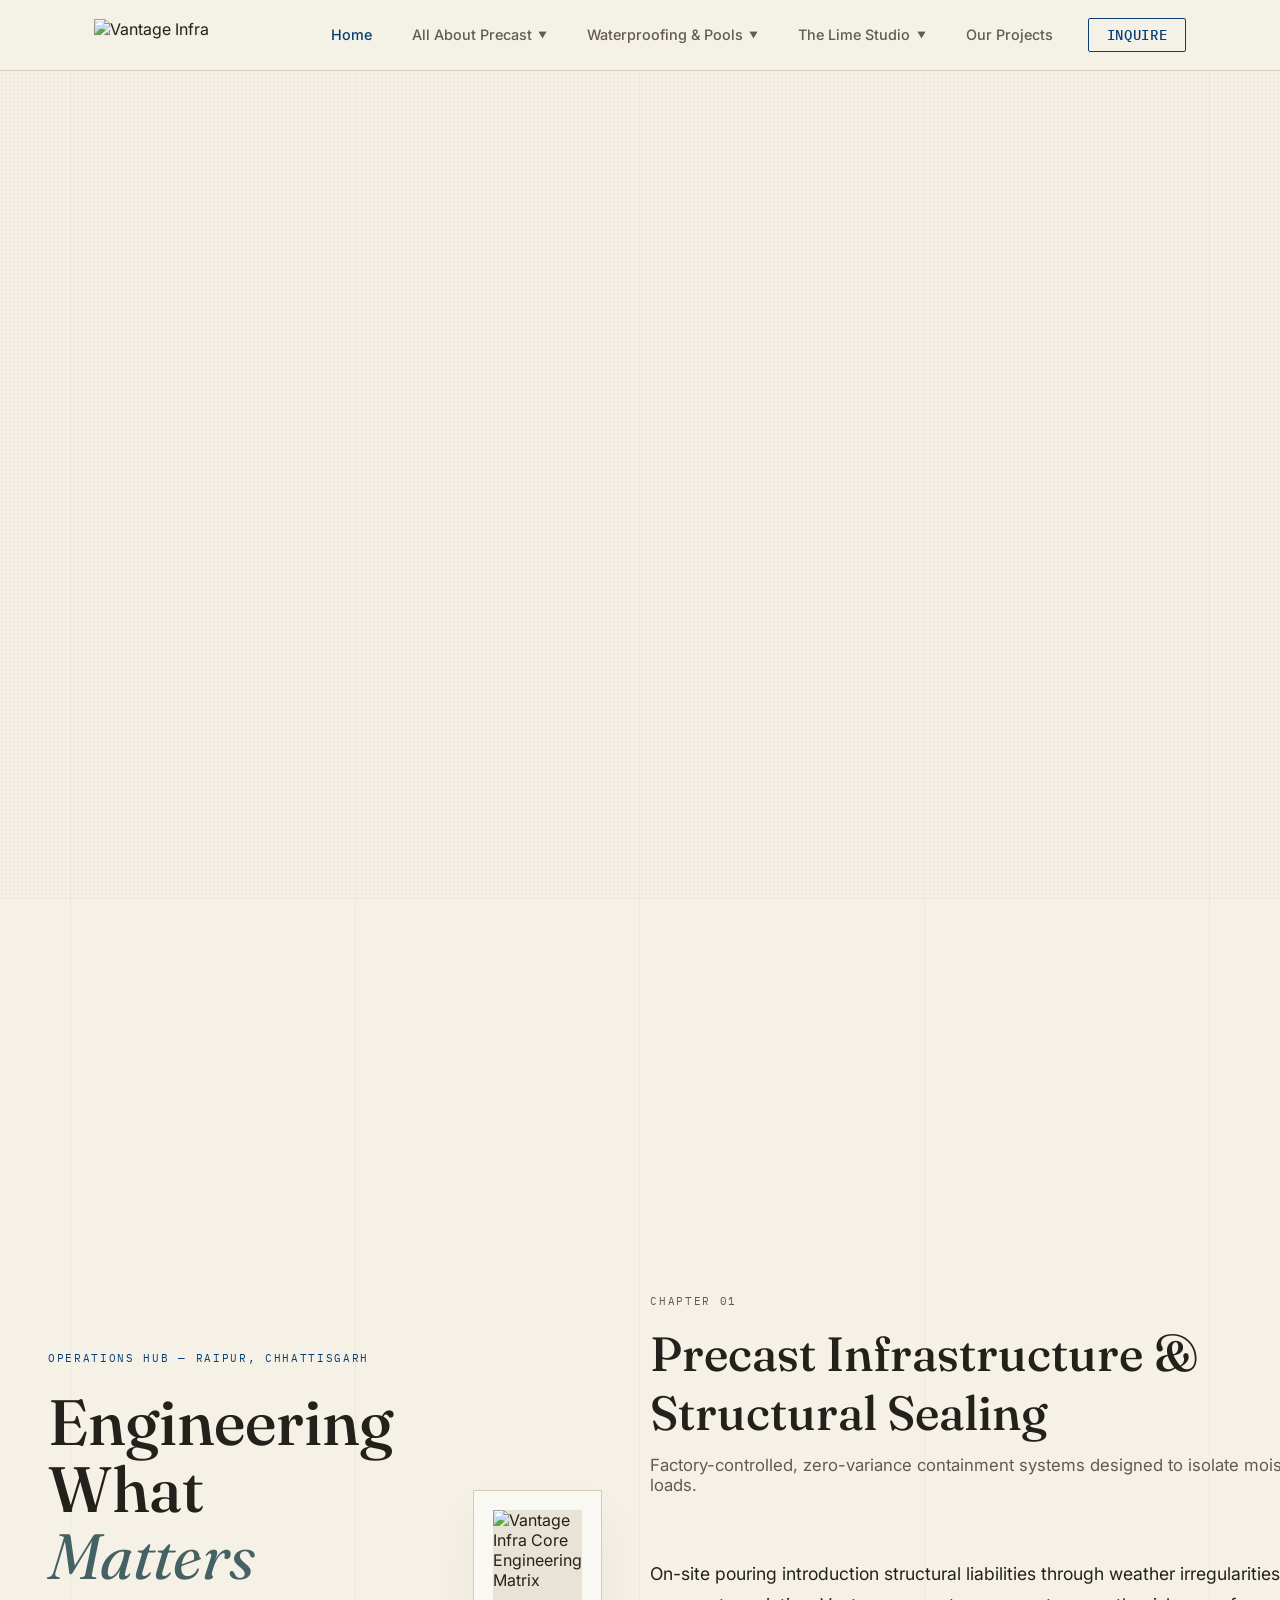
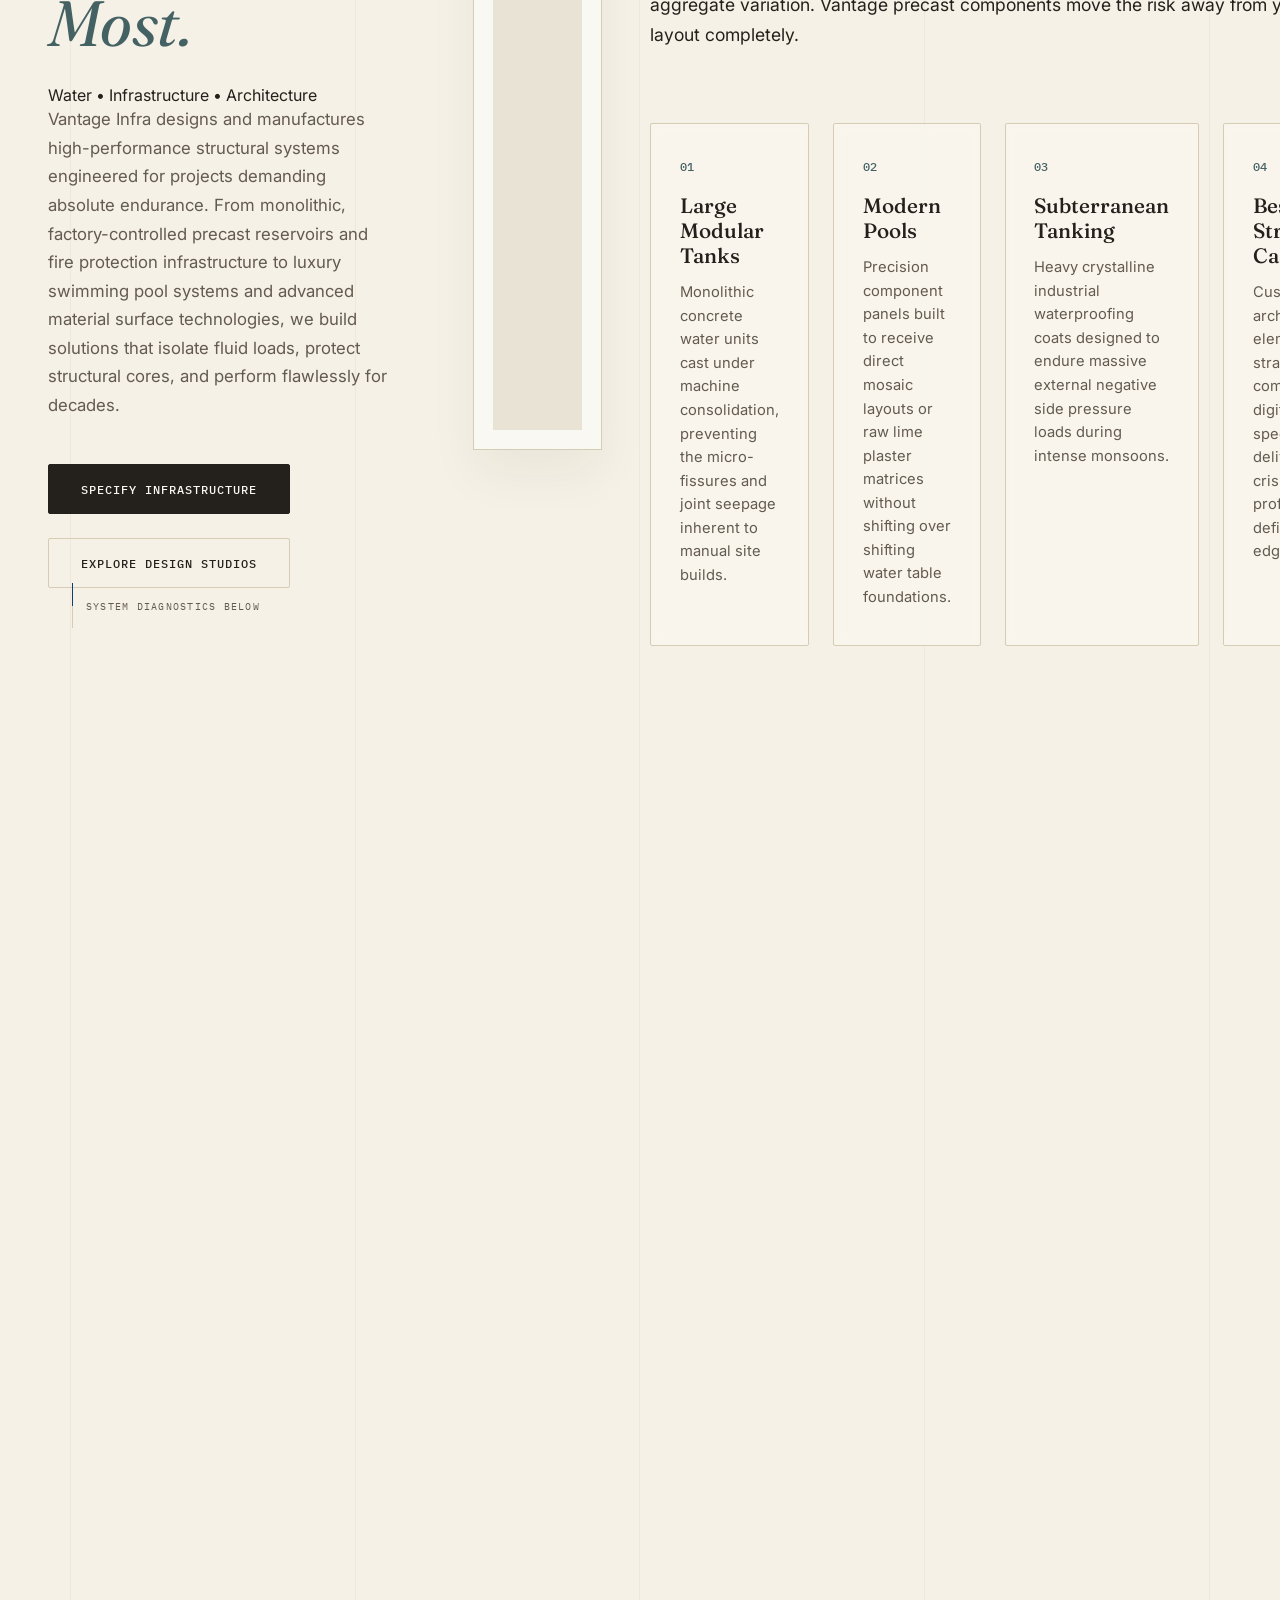
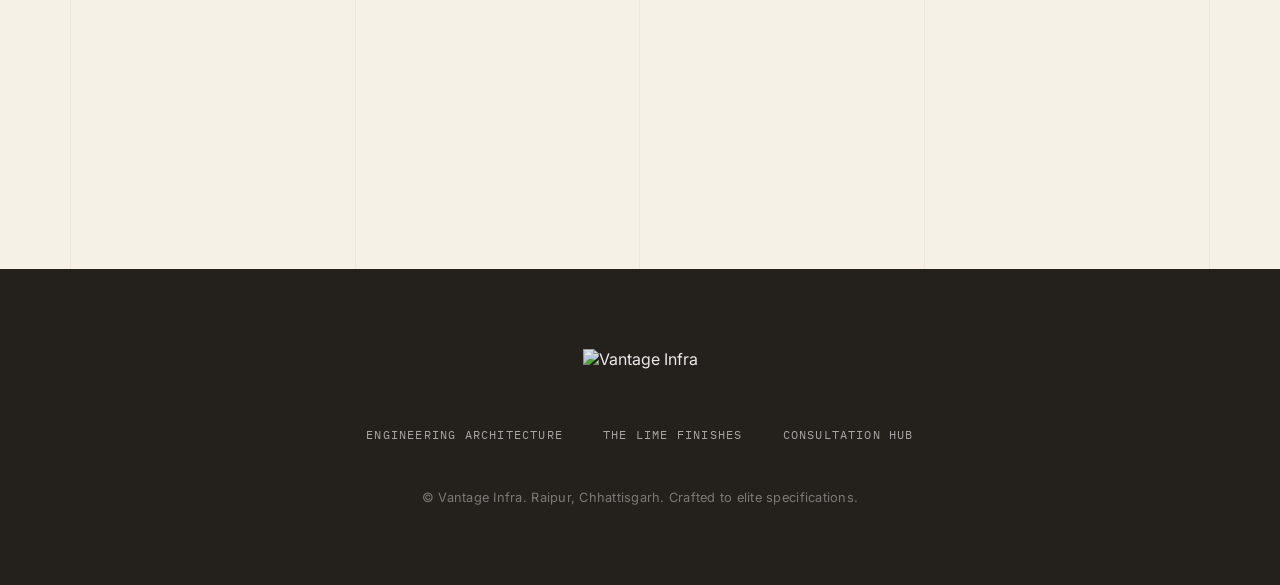
==== commit d5ce7344: "Update hero section content and visuals" ====
--- a/index.html
+++ b/index.html
@@ -78,38 +78,53 @@
 
   <!-- ================= TACTILE MASTER HERO ENTRY FRAME ================= -->
   <section class="hero-section">
+   <!-- ================= MASTER HERO FRAME: OPTION 5 IDENTITY ================= -->
+  <section class="hero-section">
     <div class="hero-container">
       
+      <!-- Left Column: Enterprise Industrial Narrative -->
       <div class="hero-content-block">
-        <span class="eyebrow-accent">Raipur, Chhattisgarh</span>
+        <span class="eyebrow-accent">Operations Hub — Raipur, Chhattisgarh</span>
         <h1 class="hero-main-title">
-          Two materials.<br>
-          <span class="italic-serif">One discipline.</span>
+          Engineering What<br>
+          <span class="italic-serif">Matters Most.</span>
         </h1>
+        
+        <!-- The Core Triad Pillar -->
+        <div class="brand-triad-pill-wrapper">
+          <span class="triad-node">Water</span>
+          <span class="triad-divider">•</span>
+          <span class="triad-node">Infrastructure</span>
+          <span class="triad-divider">•</span>
+          <span class="triad-node">Architecture</span>
+        </div>
+
         <p class="hero-description-lede">
-          Vantage Infra operates at the intersection of raw structural durability and refined architectural surface design. We manufacture factory-controlled precast infrastructures and cultivate authentic, breathing lime chemistry designed to evolve beautifully over generations.
+          Vantage Infra designs and manufactures high-performance structural systems engineered for projects demanding absolute endurance. From monolithic, factory-controlled precast reservoirs and fire protection infrastructure to luxury swimming pool systems and advanced material surface technologies, we build solutions that isolate fluid loads, protect structural cores, and perform flawlessly for decades.
         </p>
+        
         <div class="hero-cta-group">
-          <a href="#precast" class="action-btn btn-primary">Explore Engineering</a>
-          <a href="#lime" class="action-btn btn-secondary">The Lime Studio</a>
-        </div>
-      </div>
-
+          <a href="#precast" class="action-btn btn-primary">Specify Infrastructure</a>
+          <a href="#lime" class="action-btn btn-secondary">Explore Design Studios</a>
+        </div>
+      </div>
+
+      <!-- Right Column: The Asymmetrical Core Hook Canvas -->
       <div class="hero-visual-frame">
         <div class="visual-wrapper">
-          <!-- Frame automatically configured for your upcoming design file -->
-          <img src="assets/hero_master_hook.png" alt="Vantage Infra Core Visual Aesthetic" class="hero-master-img">
+          <!-- This canvas is framed perfectly for your upcoming custom concept graphic -->
+          <img src="assets/hero_master_hook.png" alt="Vantage Infra Core Engineering Matrix" class="hero-master-img">
         </div>
       </div>
 
     </div>
     
+    <!-- Fine-line Scroll Anchor -->
     <div class="hero-scroll-anchor" aria-hidden="true">
       <div class="scroll-line"></div>
-      <span class="scroll-text">Scroll to Explore</span>
+      <span class="scroll-text">System Diagnostics Below</span>
     </div>
   </section>
-
   <!-- ================= CHAPTER 01 — PRECAST CORE GRID ================= -->
   <section id="precast" class="chapter">
     <div class="chapter-head">
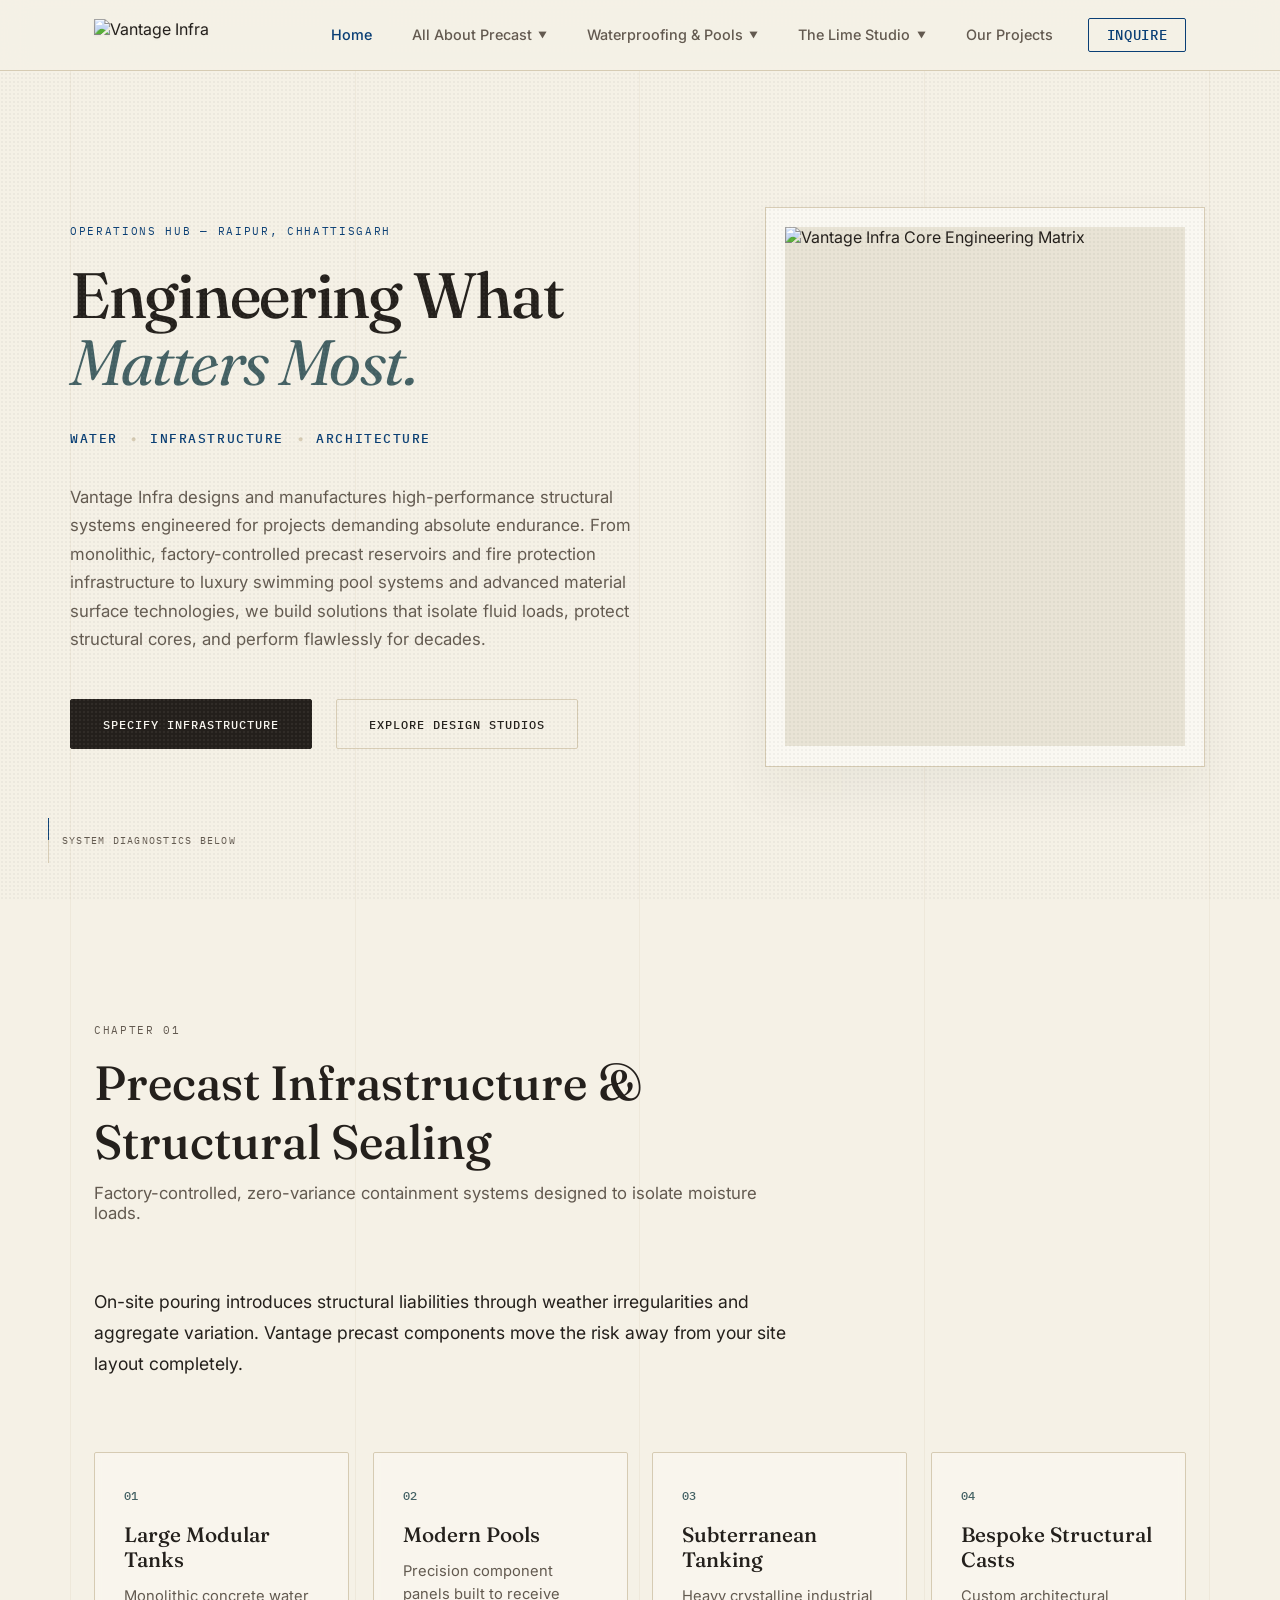
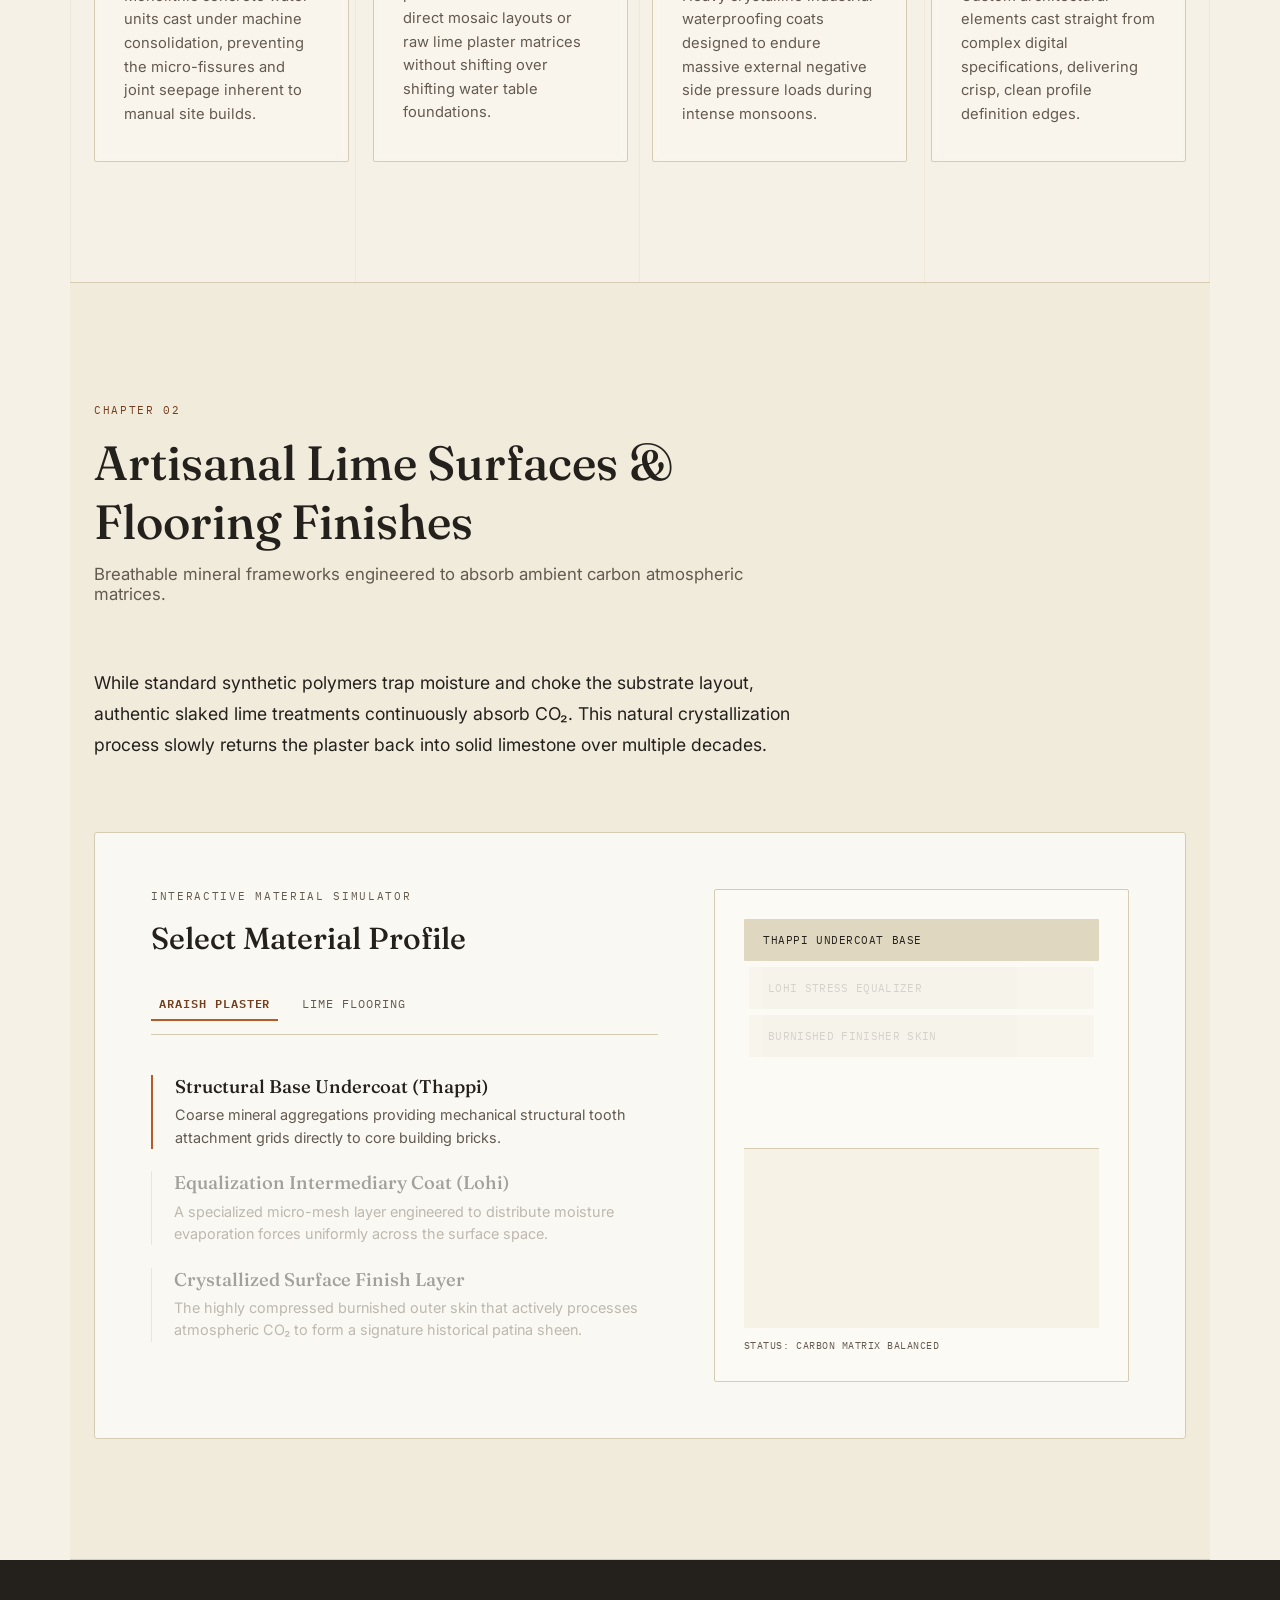
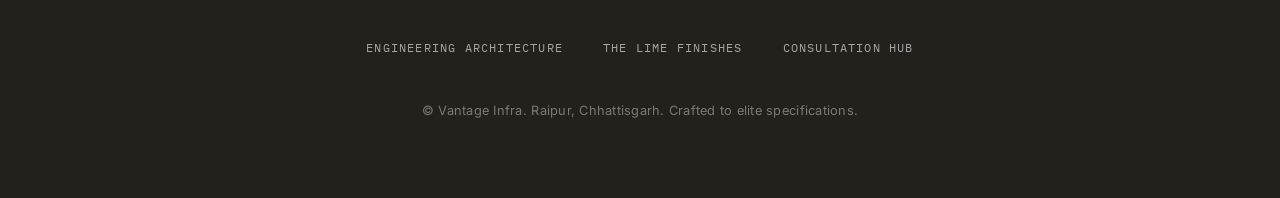
==== commit 2aa66f5a: "Update HTML comments and fix ampersand encoding" ====
--- a/index.html
+++ b/index.html
@@ -76,9 +76,7 @@
 
 <main id="main">
 
-  <!-- ================= TACTILE MASTER HERO ENTRY FRAME ================= -->
-  <section class="hero-section">
-   <!-- ================= MASTER HERO FRAME: OPTION 5 IDENTITY ================= -->
+  <!-- ================= MASTER HERO FRAME: OPTION 5 IDENTITY ================= -->
   <section class="hero-section">
     <div class="hero-container">
       
@@ -112,7 +110,6 @@
       <!-- Right Column: The Asymmetrical Core Hook Canvas -->
       <div class="hero-visual-frame">
         <div class="visual-wrapper">
-          <!-- This canvas is framed perfectly for your upcoming custom concept graphic -->
           <img src="assets/hero_master_hook.png" alt="Vantage Infra Core Engineering Matrix" class="hero-master-img">
         </div>
       </div>
@@ -125,17 +122,18 @@
       <span class="scroll-text">System Diagnostics Below</span>
     </div>
   </section>
+
   <!-- ================= CHAPTER 01 — PRECAST CORE GRID ================= -->
   <section id="precast" class="chapter">
     <div class="chapter-head">
       <span class="eyebrow">Chapter 01</span>
-      <h2 class="chapter-title">Precast Infrastructure & Structural Sealing</h2>
+      <h2 class="chapter-title">Precast Infrastructure &amp; Structural Sealing</h2>
       <p class="chapter-sub">Factory-controlled, zero-variance containment systems designed to isolate moisture loads.</p>
     </div>
 
     <div class="chapter-intro">
       <p>
-        On-site pouring introduction structural liabilities through weather irregularities and aggregate variation. Vantage precast components move the risk away from your site layout completely.
+        On-site pouring introduces structural liabilities through weather irregularities and aggregate variation. Vantage precast components move the risk away from your site layout completely.
       </p>
     </div>
 
@@ -165,12 +163,11 @@
 
   <!-- ================= CHAPTER 02 — THE ATMOSPHERIC LIME STUDIO ================= -->
   <section id="lime" class="chapter chapter--lime-studio">
-    <!-- Living Mineral Canvas Animation Handle Container -->
     <div class="carbonation-bubble-field" id="carbonationBubbles"></div>
 
     <div class="chapter-head">
       <span class="eyebrow" style="color: var(--lime-deep);">Chapter 02</span>
-      <h2 class="chapter-title">Artisanal Lime Surfaces & Flooring Finishes</h2>
+      <h2 class="chapter-title">Artisanal Lime Surfaces &amp; Flooring Finishes</h2>
       <p class="chapter-sub" style="color: var(--ink-soft);">Breathable mineral frameworks engineered to absorb ambient carbon atmospheric matrices.</p>
     </div>
 
@@ -223,7 +220,6 @@
 <!-- ================= PREMIUM BRAND FOOTER ================= -->
 <footer class="site-footer">
   <div class="footer-inner">
-    <img src="assets/vantage_infra_logo_white.png" alt="Vantage Infra" class="footer-logo">
     <nav class="footer-nav">
       <a href="#precast">Engineering Architecture</a>
       <a href="#lime">The Lime Finishes</a>
--- a/styles.css
+++ b/styles.css
@@ -293,3 +293,40 @@
   .service-grid, .finish-grid { grid-template-columns: 1fr; }
   .footer-nav { flex-direction: column; gap: 1.2rem; }
 }
+/* ============================================================================
+   BRAND SYSTEM TRIAD ACCENTS & HERO FINETUNING
+   ============================================================================ */
+
+.brand-triad-pill-wrapper {
+  display: flex;
+  align-items: center;
+  gap: 0.8rem;
+  margin-bottom: 1.8rem;
+  padding: 0.4rem 0;
+}
+
+.triad-node {
+  font-family: var(--f-mono);
+  font-size: 0.8rem;
+  text-transform: uppercase;
+  letter-spacing: 0.12em;
+  font-weight: 500;
+  color: var(--navy);
+}
+
+.triad-divider {
+  font-size: 0.8rem;
+  color: var(--line);
+}
+
+/* Subtle typography weight adjustment to match the elite corporate scale */
+.hero-main-title {
+  letter-spacing: -0.02em;
+}
+
+@media (max-width: 980px) {
+  .brand-triad-pill-wrapper {
+    justify-content: center;
+    margin-bottom: 2rem;
+  }
+}
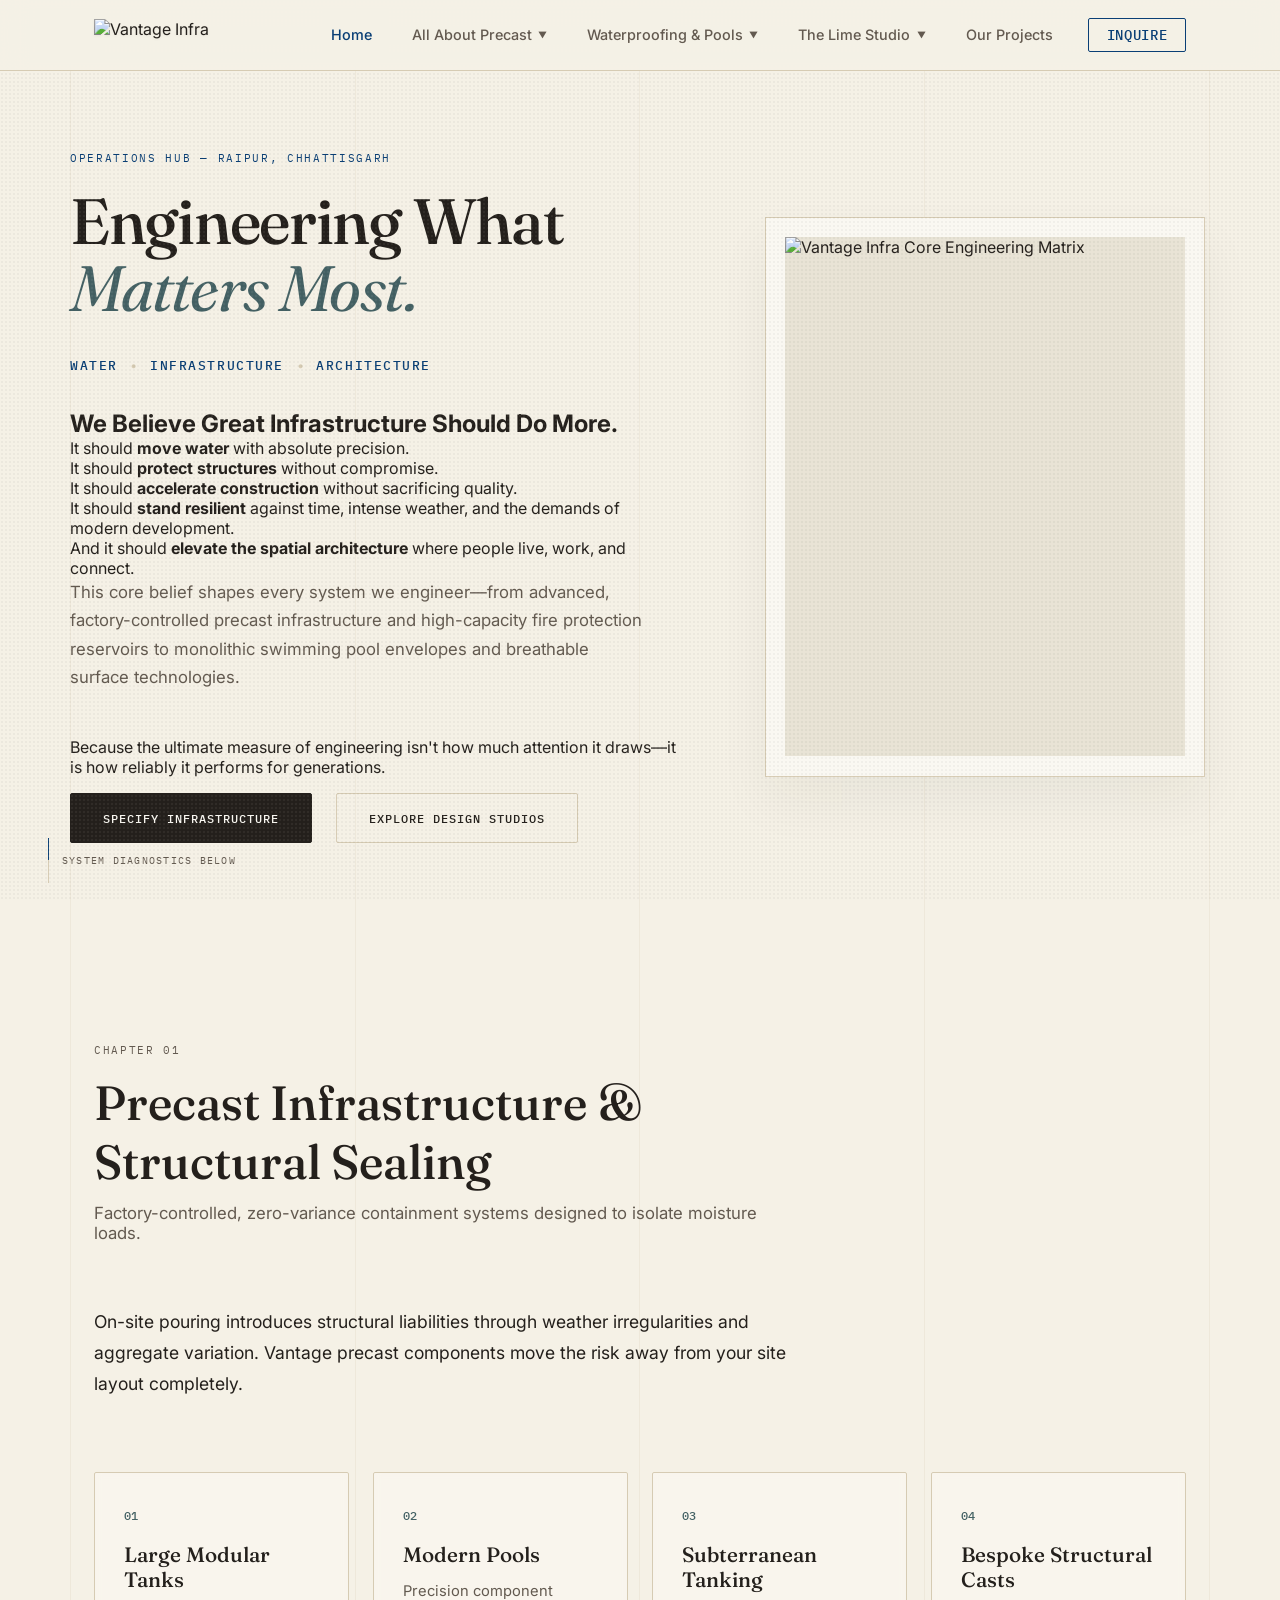
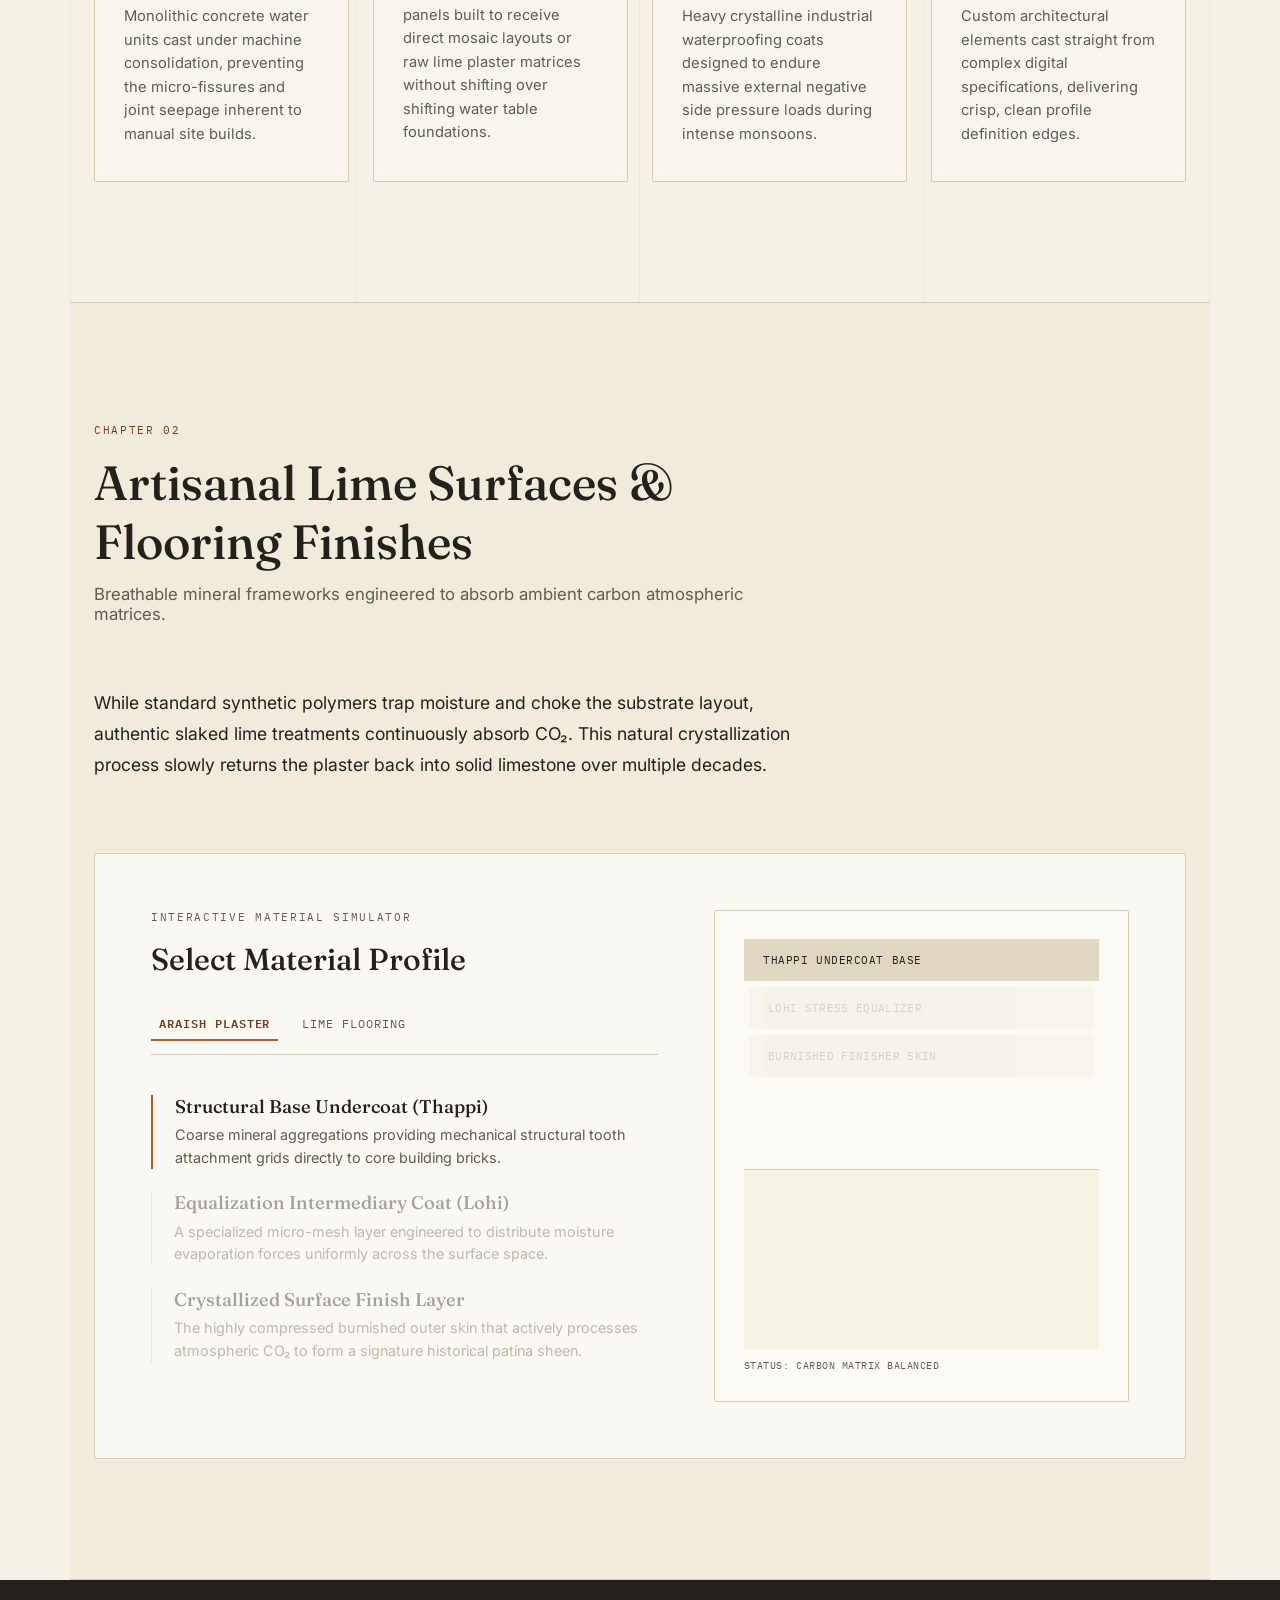
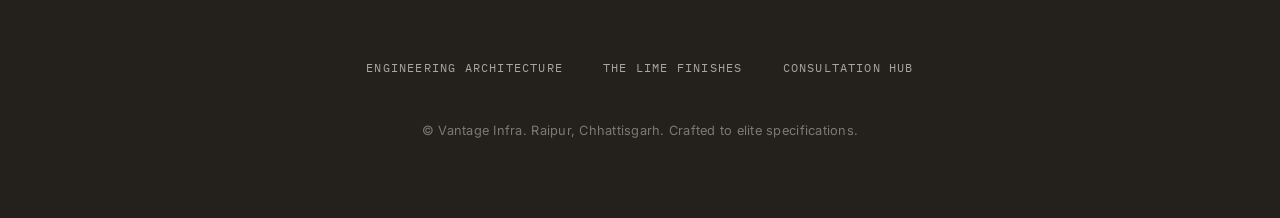
==== commit b4d06c6f: "Revise hero section with manifesto content Updated the hero section with a new manifesto and descrip" ====
--- a/index.html
+++ b/index.html
@@ -77,10 +77,11 @@
 <main id="main">
 
   <!-- ================= MASTER HERO FRAME: OPTION 5 IDENTITY ================= -->
+  <!-- ================= MASTER HERO FRAME: MANIFESTO EDITION ================= -->
   <section class="hero-section">
     <div class="hero-container">
       
-      <!-- Left Column: Enterprise Industrial Narrative -->
+      <!-- Left Column: Enterprise Infrastructure Manifesto -->
       <div class="hero-content-block">
         <span class="eyebrow-accent">Operations Hub — Raipur, Chhattisgarh</span>
         <h1 class="hero-main-title">
@@ -97,11 +98,25 @@
           <span class="triad-node">Architecture</span>
         </div>
 
-        <p class="hero-description-lede">
-          Vantage Infra designs and manufactures high-performance structural systems engineered for projects demanding absolute endurance. From monolithic, factory-controlled precast reservoirs and fire protection infrastructure to luxury swimming pool systems and advanced material surface technologies, we build solutions that isolate fluid loads, protect structural cores, and perform flawlessly for decades.
-        </p>
-        
-        <div class="hero-cta-group">
+        <!-- Dynamic Brand Manifesto Container -->
+        <div class="brand-manifesto-container">
+          <h2 class="manifesto-lead-in">We Believe Great Infrastructure Should Do More.</h2>
+          <ul class="manifesto-bullet-list">
+            <li>It should <strong>move water</strong> with absolute precision.</li>
+            <li>It should <strong>protect structures</strong> without compromise.</li>
+            <li>It should <strong>accelerate construction</strong> without sacrificing quality.</li>
+            <li>It should <strong>stand resilient</strong> against time, intense weather, and the demands of modern development.</li>
+            <li>And it should <strong>elevate the spatial architecture</strong> where people live, work, and connect.</li>
+          </ul>
+          <p class="hero-description-lede">
+            This core belief shapes every system we engineer—from advanced, factory-controlled precast infrastructure and high-capacity fire protection reservoirs to monolithic swimming pool envelopes and breathable surface technologies.
+          </p>
+          <p class="manifesto-punchline">
+            Because the ultimate measure of engineering isn't how much attention it draws—it is how reliably it performs for generations.
+          </p>
+        </div>
+        
+        <div class="hero-cta-group" style="margin-top: 1rem;">
           <a href="#precast" class="action-btn btn-primary">Specify Infrastructure</a>
           <a href="#lime" class="action-btn btn-secondary">Explore Design Studios</a>
         </div>
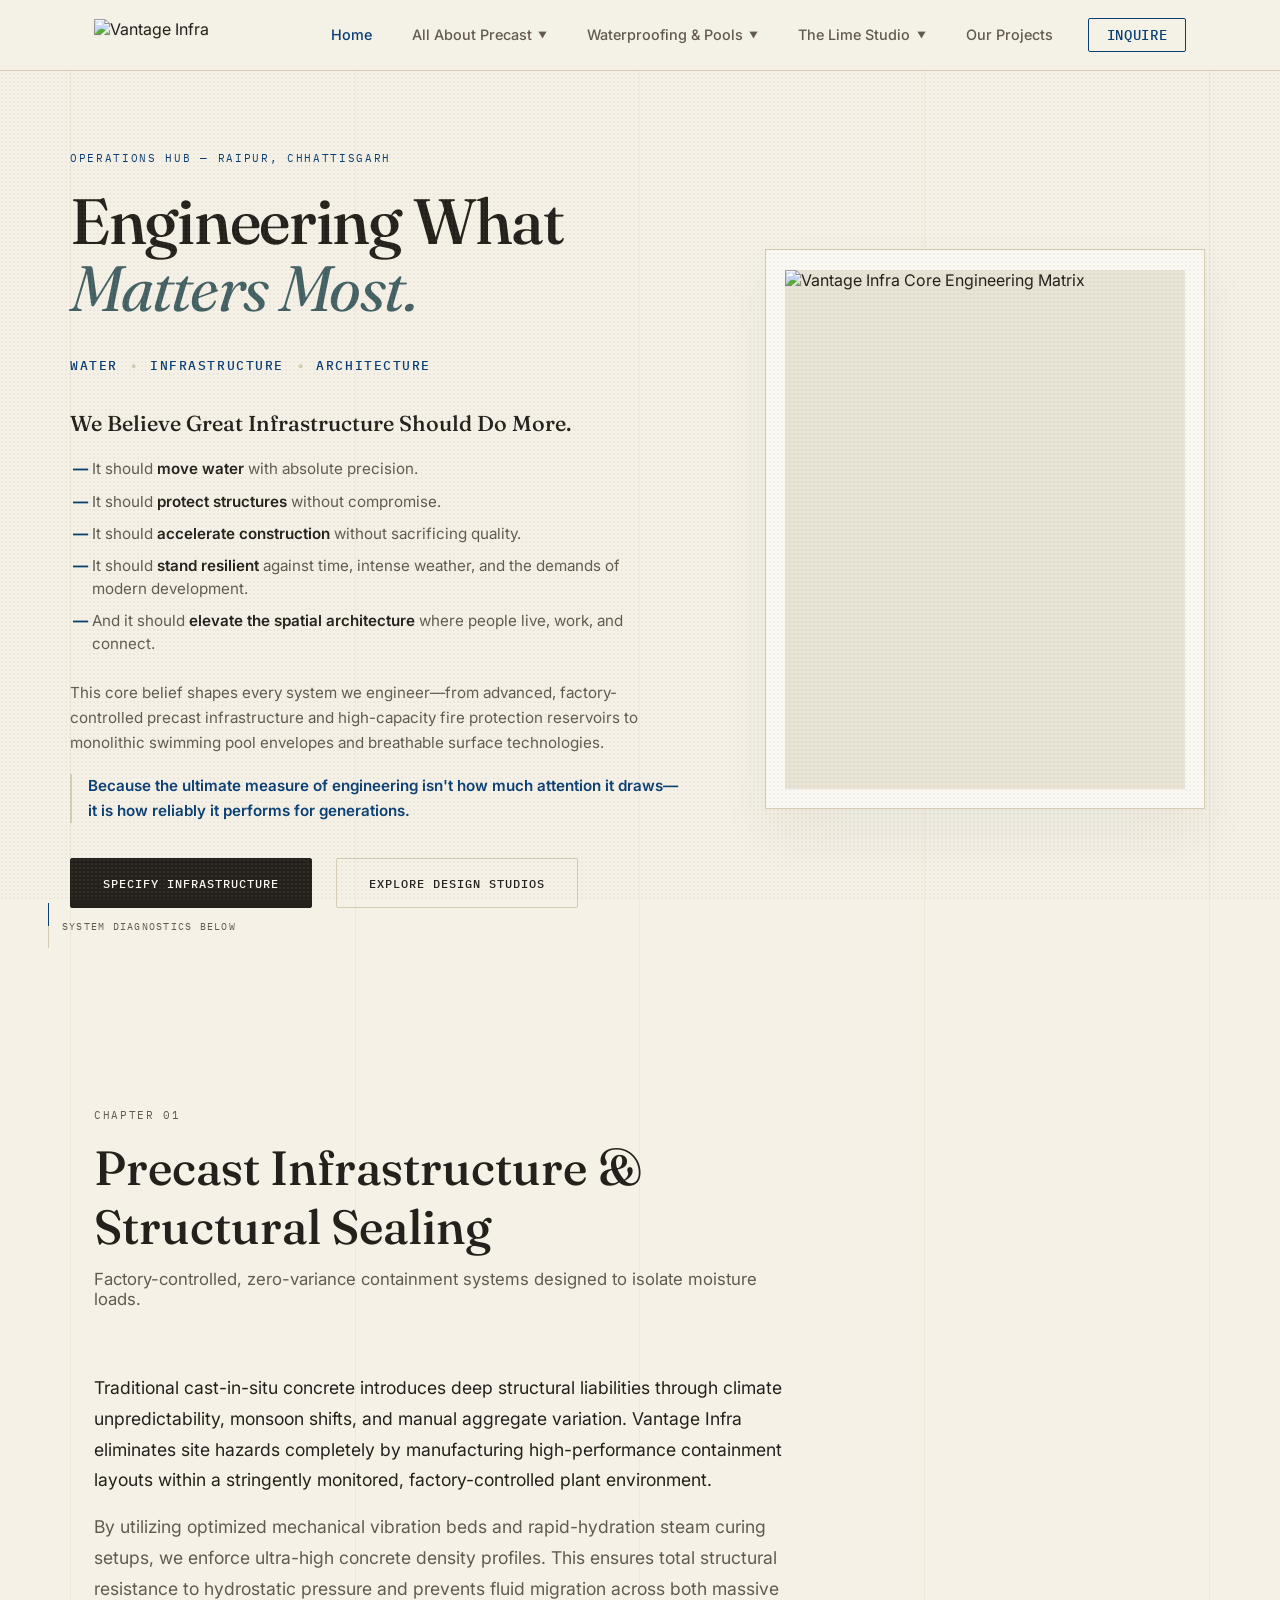
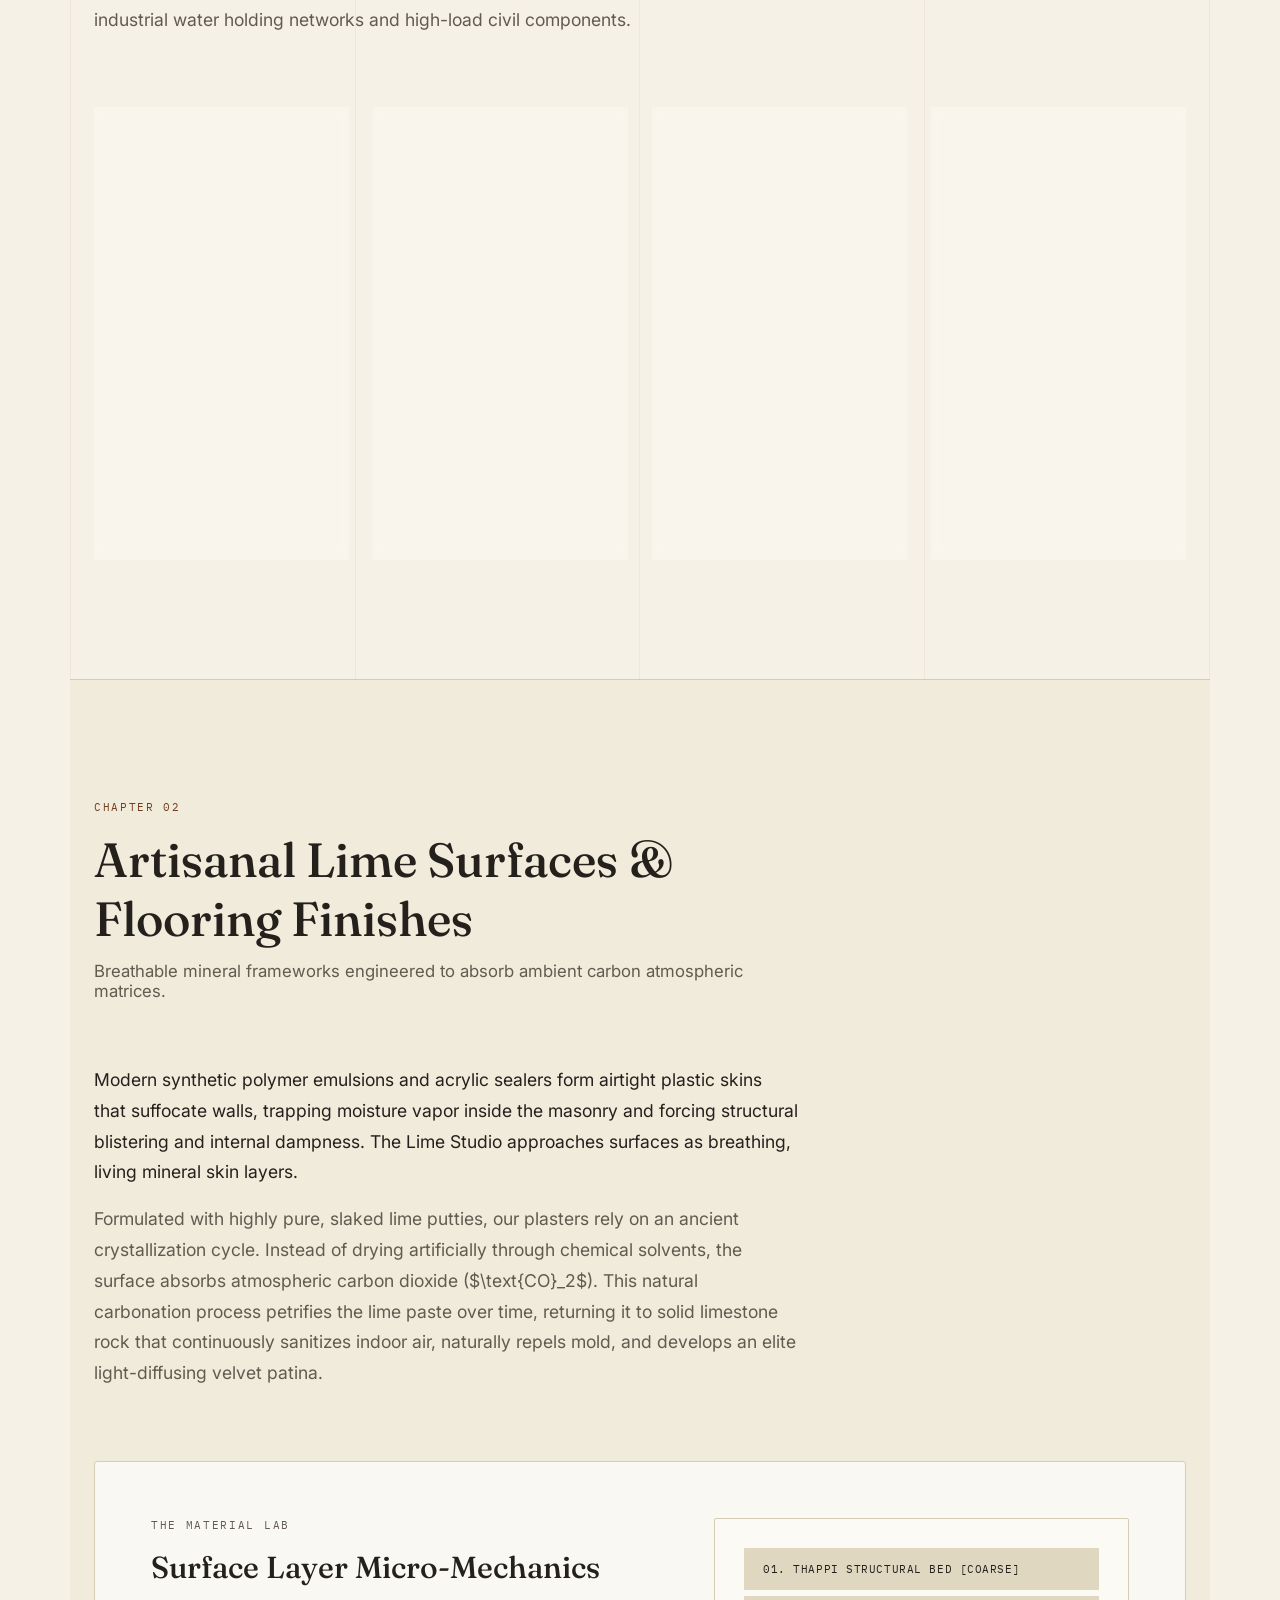
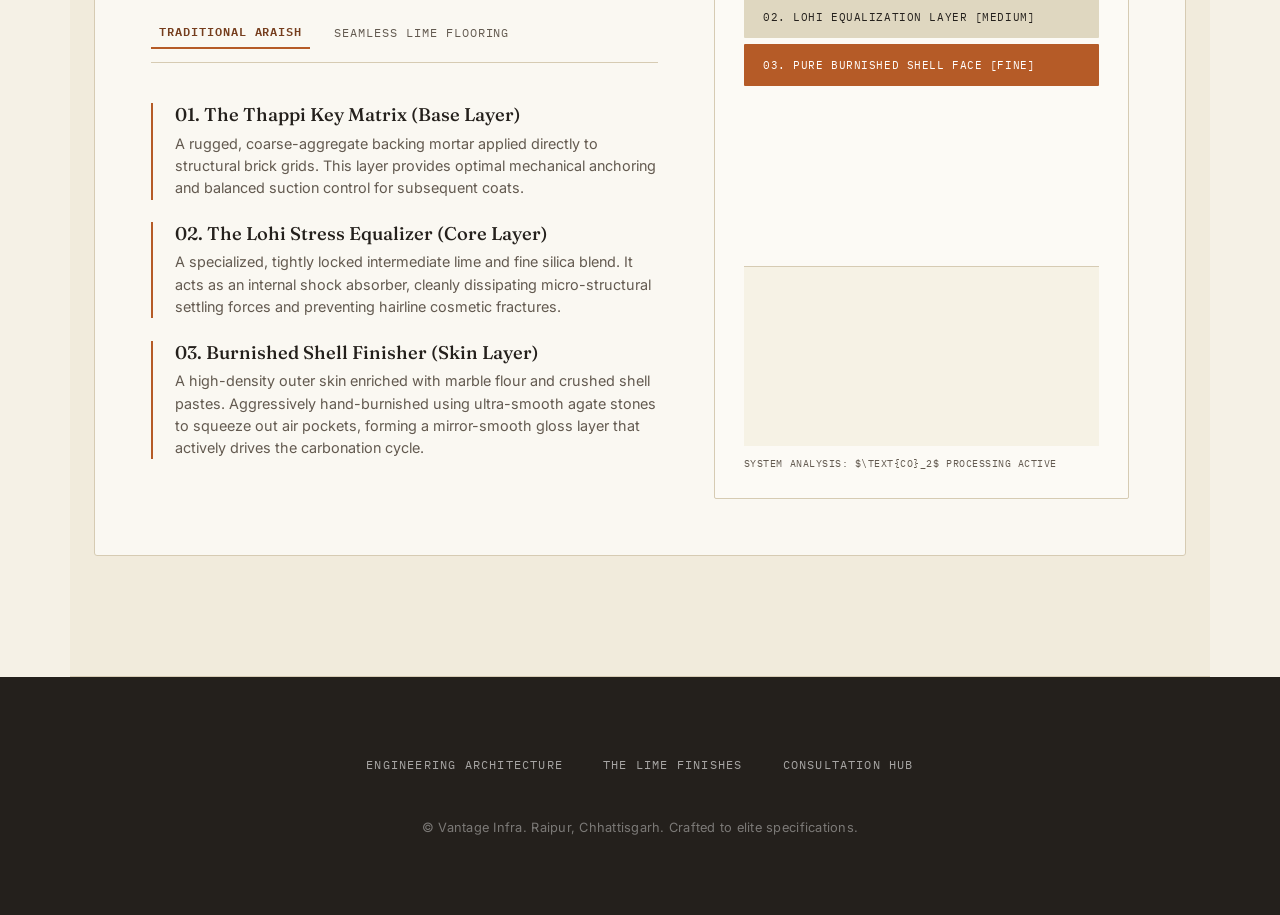
==== commit 63b12160: "Revise hero section and service descriptions in HTML" ====
--- a/index.html
+++ b/index.html
@@ -76,7 +76,6 @@
 
 <main id="main">
 
-  <!-- ================= MASTER HERO FRAME: OPTION 5 IDENTITY ================= -->
   <!-- ================= MASTER HERO FRAME: MANIFESTO EDITION ================= -->
   <section class="hero-section">
     <div class="hero-container">
@@ -116,7 +115,7 @@
           </p>
         </div>
         
-        <div class="hero-cta-group" style="margin-top: 1rem;">
+        <div class="hero-cta-group">
           <a href="#precast" class="action-btn btn-primary">Specify Infrastructure</a>
           <a href="#lime" class="action-btn btn-secondary">Explore Design Studios</a>
         </div>
@@ -148,30 +147,33 @@
 
     <div class="chapter-intro">
       <p>
-        On-site pouring introduces structural liabilities through weather irregularities and aggregate variation. Vantage precast components move the risk away from your site layout completely.
+        Traditional cast-in-situ concrete introduces deep structural liabilities through climate unpredictability, monsoon shifts, and manual aggregate variation. Vantage Infra eliminates site hazards completely by manufacturing high-performance containment layouts within a stringently monitored, factory-controlled plant environment.
+      </p>
+      <p style="margin-top: 1rem; color: var(--ink-soft);">
+        By utilizing optimized mechanical vibration beds and rapid-hydration steam curing setups, we enforce ultra-high concrete density profiles. This ensures total structural resistance to hydrostatic pressure and prevents fluid migration across both massive industrial water holding networks and high-load civil components.
       </p>
     </div>
 
     <div class="service-grid">
       <div class="service-card">
         <span class="service-index">01</span>
-        <h3>Large Modular Tanks</h3>
-        <p>Monolithic concrete water units cast under machine consolidation, preventing the micro-fissures and joint seepage inherent to manual site builds.</p>
+        <h3>Monolithic Fire &amp; Water Reservoirs</h3>
+        <p>Engineered for heavy commercial high-rises, logistics hubs, and manufacturing zones. These high-capacity precast tanks are cast as unified modules with advanced internal steel rebar matrices, completely eliminating structural cold joints or leaking failure paths.</p>
       </div>
       <div class="service-card">
         <span class="service-index">02</span>
-        <h3>Modern Pools</h3>
-        <p>Precision component panels built to receive direct mosaic layouts or raw lime plaster matrices without shifting over shifting water table foundations.</p>
+        <h3>Commercial Drainage &amp; Culvert Grids</h3>
+        <p>Heavy-duty, high-velocity stormwater channels and box culverts built to handle intense wheel-load stress distributions across modern developments. Engineered with precision interlocking joints for rapid on-site assembly timelines.</p>
       </div>
       <div class="service-card">
         <span class="service-index">03</span>
-        <h3>Subterranean Tanking</h3>
-        <p>Heavy crystalline industrial waterproofing coats designed to endure massive external negative side pressure loads during intense monsoons.</p>
+        <h3>Deep Negative-Side Tanking</h3>
+        <p>Advanced chemical crystallization coatings applied straight to subterranean retaining rafts. The active chemical compounds react with moisture to sprout non-soluble crystal arrays deep inside concrete pores, stopping rising groundwater dead.</p>
       </div>
       <div class="service-card">
         <span class="service-index">04</span>
-        <h3>Bespoke Structural Casts</h3>
-        <p>Custom architectural elements cast straight from complex digital specifications, delivering crisp, clean profile definition edges.</p>
+        <h3>Bespoke Civil Columns &amp; Fascias</h3>
+        <p>Custom structural elements cast from exact digital CAD specifications. Ideal for premium architectural projects requiring flawless, sharp profile definition lines and uniform, aggregate-rich surfaces that skip tedious on-site plastering stages.</p>
       </div>
     </div>
   </section>
@@ -188,44 +190,47 @@
 
     <div class="chapter-intro" style="color: var(--ink);">
       <p>
-        While standard synthetic polymers trap moisture and choke the substrate layout, authentic slaked lime treatments continuously absorb CO₂. This natural crystallization process slowly returns the plaster back into solid limestone over multiple decades.
+        Modern synthetic polymer emulsions and acrylic sealers form airtight plastic skins that suffocate walls, trapping moisture vapor inside the masonry and forcing structural blistering and internal dampness. The Lime Studio approaches surfaces as breathing, living mineral skin layers.
+      </p>
+      <p style="margin-top: 1rem; color: var(--ink-soft);">
+        Formulated with highly pure, slaked lime putties, our plasters rely on an ancient crystallization cycle. Instead of drying artificially through chemical solvents, the surface absorbs atmospheric carbon dioxide ($\text{CO}_2$). This natural carbonation process petrifies the lime paste over time, returning it to solid limestone rock that continuously sanitizes indoor air, naturally repels mold, and develops an elite light-diffusing velvet patina.
       </p>
     </div>
 
     <!-- DYNAMIC FORMULATION INTERACTIVE LAB SIMULATOR -->
     <div class="simulation-deck" id="limeSimulationDeck">
       <div class="sim-controls">
-        <span class="eyebrow">Interactive Material Simulator</span>
-        <h3 class="sim-title">Select Material Profile</h3>
+        <span class="eyebrow">The Material Lab</span>
+        <h3 class="sim-title">Surface Layer Micro-Mechanics</h3>
         <div class="sim-tabs">
-          <button class="sim-tab-btn active" data-finish="araish">Araish Plaster</button>
-          <button class="sim-tab-btn" data-finish="floors">Lime Flooring</button>
+          <button class="sim-tab-btn active" data-finish="araish">Traditional Araish</button>
+          <button class="sim-tab-btn" data-finish="floors">Seamless Lime Flooring</button>
         </div>
         
         <div class="sim-steps-wrapper">
           <div class="sim-step-node active" data-step="1">
-            <h4>Structural Base Undercoat (Thappi)</h4>
-            <p>Coarse mineral aggregations providing mechanical structural tooth attachment grids directly to core building bricks.</p>
-          </div>
-          <div class="sim-step-node" data-step="2">
-            <h4>Equalization Intermediary Coat (Lohi)</h4>
-            <p>A specialized micro-mesh layer engineered to distribute moisture evaporation forces uniformly across the surface space.</p>
-          </div>
-          <div class="sim-step-node" data-step="3">
-            <h4>Crystallized Surface Finish Layer</h4>
-            <p>The highly compressed burnished outer skin that actively processes atmospheric CO₂ to form a signature historical patina sheen.</p>
+            <h4>01. The Thappi Key Matrix (Base Layer)</h4>
+            <p>A rugged, coarse-aggregate backing mortar applied directly to structural brick grids. This layer provides optimal mechanical anchoring and balanced suction control for subsequent coats.</p>
+          </div>
+          <div class="sim-step-node active" data-step="2">
+            <h4>02. The Lohi Stress Equalizer (Core Layer)</h4>
+            <p>A specialized, tightly locked intermediate lime and fine silica blend. It acts as an internal shock absorber, cleanly dissipating micro-structural settling forces and preventing hairline cosmetic fractures.</p>
+          </div>
+          <div class="sim-step-node active" data-step="3">
+            <h4>03. Burnished Shell Finisher (Skin Layer)</h4>
+            <p>A high-density outer skin enriched with marble flour and crushed shell pastes. Aggressively hand-burnished using ultra-smooth agate stones to squeeze out air pockets, forming a mirror-smooth gloss layer that actively drives the carbonation cycle.</p>
           </div>
         </div>
       </div>
 
       <div class="sim-visualization">
         <div class="wall-cross-section">
-          <div class="layer-block layer-thappi active"><span>Thappi Undercoat Base</span></div>
-          <div class="layer-block layer-lohi"><span>Lohi Stress Equalizer</span></div>
-          <div class="layer-block layer-finish"><span>Burnished Finisher Skin</span></div>
+          <div class="layer-block layer-thappi active"><span>01. Thappi Structural Bed [Coarse]</span></div>
+          <div class="layer-block layer-lohi active"><span>02. Lohi Equalization Layer [Medium]</span></div>
+          <div class="layer-block layer-finish active"><span>03. Pure Burnished Shell Face [Fine]</span></div>
         </div>
         <canvas id="carbonationCanvas"></canvas>
-        <div class="canvas-readout">Status: Carbon Matrix Balanced</div>
+        <div class="canvas-readout">System Analysis: $\text{CO}_2$ Processing Active</div>
       </div>
     </div>
   </section>
--- a/styles.css
+++ b/styles.css
@@ -329,4 +329,76 @@
     justify-content: center;
     margin-bottom: 2rem;
   }
-}
+}/* ============================================================================
+   BRAND MANIFESTO EDITORIAL TYPOGRAPHY RULES
+   ============================================================================ */
+
+.brand-manifesto-container {
+  display: flex;
+  flex-direction: column;
+  margin-bottom: 2.2rem;
+  max-width: 38rem;
+}
+
+.manifesto-lead-in {
+  font-family: var(--f-display);
+  font-size: 1.35rem;
+  font-weight: 500;
+  line-height: 1.4;
+  color: var(--ink);
+  margin-bottom: 1.2rem;
+}
+
+.manifesto-bullet-list {
+  display: flex;
+  flex-direction: column;
+  gap: 0.6rem;
+  margin-bottom: 1.5rem;
+  padding-left: 0.2rem;
+}
+
+.manifesto-bullet-list li {
+  font-family: var(--f-body);
+  font-size: 0.95rem;
+  line-height: 1.5;
+  color: var(--ink-soft);
+  position: relative;
+  padding-left: 1.2rem;
+}
+
+/* Elegant, minimalist geometric dot marker instead of generic round bullets */
+.manifesto-bullet-list li::before {
+  content: "—";
+  position: absolute;
+  left: 0;
+  color: var(--navy);
+  font-weight: bold;
+}
+
+.manifesto-bullet-list li strong {
+  color: var(--ink);
+  font-weight: 600;
+}
+
+.brand-manifesto-container .hero-description-lede {
+  font-size: 0.95rem;
+  line-height: 1.65;
+  margin-bottom: 1.2rem;
+}
+
+.manifesto-punchline {
+  font-family: var(--f-body);
+  font-size: 0.95rem;
+  font-weight: 600;
+  line-height: 1.6;
+  color: var(--navy);
+  border-left: 2px solid var(--line);
+  padding-left: 1rem;
+}
+
+@media (max-width: 980px) {
+  .brand-manifesto-container {
+    text-align: left;
+    margin: 0 auto 2.5rem;
+  }
+}
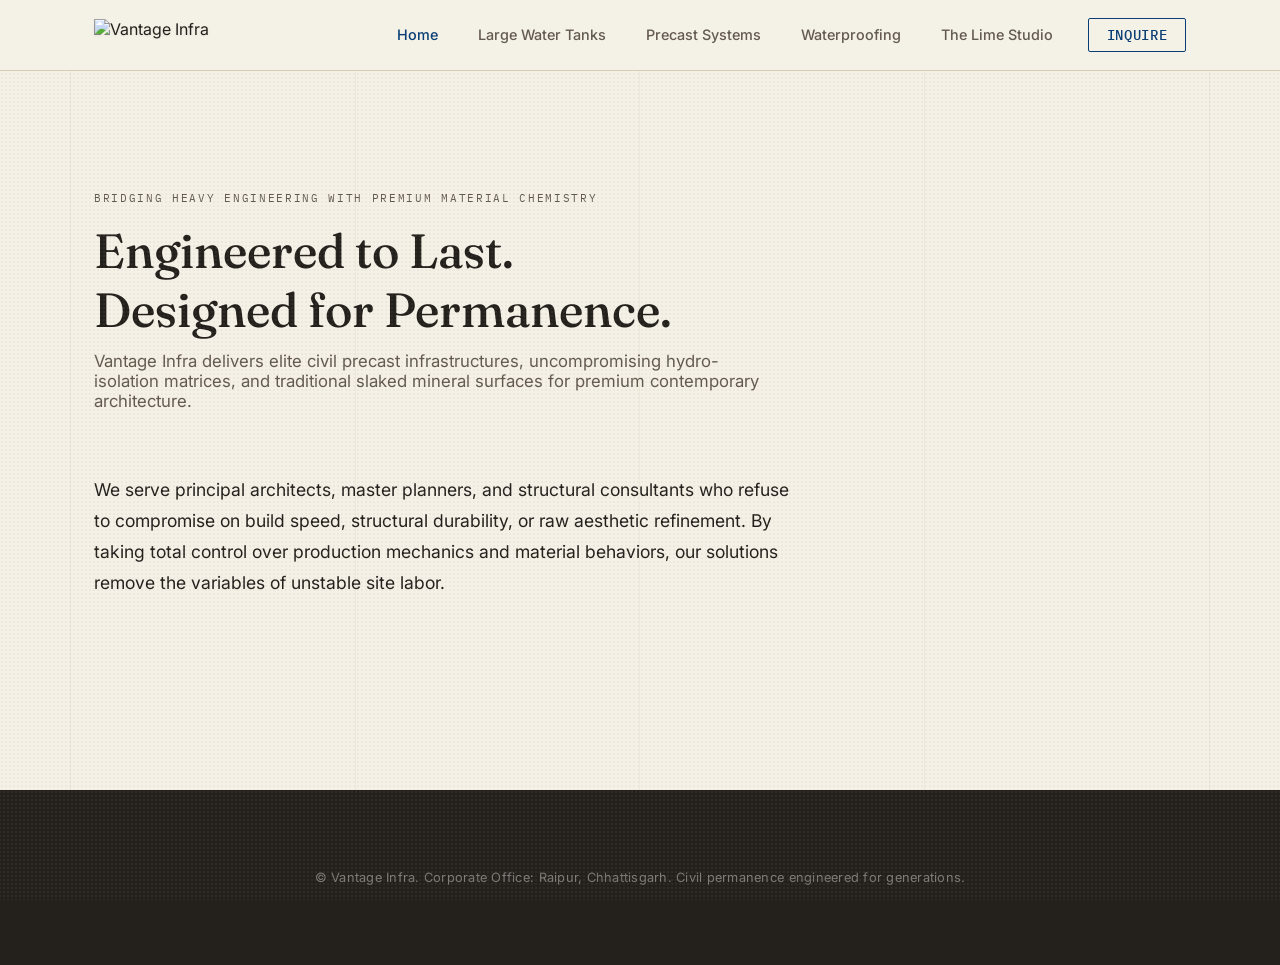
==== commit cc1a37be: "Revise title, navigation, and chapter content Updated the title and added new navigation items. Revi" ====
--- a/index.html
+++ b/index.html
@@ -3,71 +3,31 @@
 <head>
 <meta charset="UTF-8">
 <meta name="viewport" content="width=device-width, initial-scale=1.0">
-<title>Vantage Infra — Custom Precast Engineering & Premium Lime Surfaces</title>
+<title>Vantage Infra — Precision Civil Engineering &amp; Artisanal Surfaces</title>
 <link rel="preconnect" href="https://fonts.googleapis.com">
 <link href="https://fonts.googleapis.com/css2?family=Fraunces:ital,opsz,wght@0,9..144,300;0,9..144,400;0,9..144,500;1,9..144,400&family=Inter:wght@400;500;600&family=IBM+Plex+Mono:wght@400;500&display=swap" rel="stylesheet">
 <link rel="stylesheet" href="styles.css">
 </head>
 <body>
 
-<!-- Background Alignment Layout Grid System -->
 <div class="blueprint-grid-wrapper" aria-hidden="true">
   <div class="blueprint-line"></div>
   <div class="blueprint-line"></div>
   <div class="blueprint-line"></div>
 </div>
 
-<!-- ================= PREMIUM GLOBAL HEADER ================= -->
 <header class="site-header">
   <div class="header-inner">
-    <a class="brand" href="/" aria-label="Vantage Infra home">
+    <a class="brand" href="/">
       <img src="assets/vantage_infra_logo.png" alt="Vantage Infra" class="brand-logo">
     </a>
-
     <nav class="main-nav">
       <div class="nav-links-wrapper">
         <a href="/" class="nav-item active">Home</a>
-        
-        <!-- Precast Dropdown Column -->
-        <div class="nav-dropdown">
-          <button class="dropdown-trigger">All About Precast <span class="chevron">▼</span></button>
-          <div class="dropdown-menu">
-            <div class="dropdown-column">
-              <span class="dropdown-heading">Precast Concrete Engineering</span>
-              <a href="/large-water-tanks.html">Large Water Tanks</a>
-              <a href="/all-about-precast.html">Custom Industrial Modules</a>
-              <a href="/all-about-precast.html#infrastructure">Infrastructure Products</a>
-            </div>
-          </div>
-        </div>
-
-        <!-- Waterproofing Dropdown Column -->
-        <div class="nav-dropdown">
-          <button class="dropdown-trigger">Waterproofing &amp; Pools <span class="chevron">▼</span></button>
-          <div class="dropdown-menu">
-            <div class="dropdown-column">
-              <span class="dropdown-heading">Hydro-Isolation Management</span>
-              <a href="/modern-swimming-pools.html">Modern Swimming Pools</a>
-              <a href="/waterproofing.html">Subterranean Tanking</a>
-              <a href="/waterproofing.html#terrace">Terrace Overlays</a>
-            </div>
-          </div>
-        </div>
-
-        <!-- Artisanal Lime Dropdown Column -->
-        <div class="nav-dropdown">
-          <button class="dropdown-trigger">The Lime Studio <span class="chevron">▼</span></button>
-          <div class="dropdown-menu">
-            <div class="dropdown-column">
-              <span class="dropdown-heading">Artisanal Surfaces</span>
-              <a href="/the-lime-studio.html#floors">Premium Lime Floors</a>
-              <a href="/the-lime-studio.html#araish">Traditional Araish</a>
-              <a href="/the-lime-studio.html#washing">Premium Limewashing</a>
-            </div>
-          </div>
-        </div>
-
-        <a href="/our-projects.html" class="nav-item">Our Projects</a>
+        <a href="/large-water-tanks.html" class="nav-item">Large Water Tanks</a>
+        <a href="/precast-systems.html" class="nav-item">Precast Systems</a>
+        <a href="/waterproofing.html" class="nav-item">Waterproofing</a>
+        <a href="/the-lime-studio.html" class="nav-item">The Lime Studio</a>
       </div>
       <a href="/inquire.html" class="nav-cta">Inquire</a>
     </nav>
@@ -75,179 +35,25 @@
 </header>
 
 <main id="main">
-
-  <!-- ================= MASTER HERO FRAME: MANIFESTO EDITION ================= -->
-  <section class="hero-section">
-    <div class="hero-container">
-      
-      <!-- Left Column: Enterprise Infrastructure Manifesto -->
-      <div class="hero-content-block">
-        <span class="eyebrow-accent">Operations Hub — Raipur, Chhattisgarh</span>
-        <h1 class="hero-main-title">
-          Engineering What<br>
-          <span class="italic-serif">Matters Most.</span>
-        </h1>
-        
-        <!-- The Core Triad Pillar -->
-        <div class="brand-triad-pill-wrapper">
-          <span class="triad-node">Water</span>
-          <span class="triad-divider">•</span>
-          <span class="triad-node">Infrastructure</span>
-          <span class="triad-divider">•</span>
-          <span class="triad-node">Architecture</span>
-        </div>
-
-        <!-- Dynamic Brand Manifesto Container -->
-        <div class="brand-manifesto-container">
-          <h2 class="manifesto-lead-in">We Believe Great Infrastructure Should Do More.</h2>
-          <ul class="manifesto-bullet-list">
-            <li>It should <strong>move water</strong> with absolute precision.</li>
-            <li>It should <strong>protect structures</strong> without compromise.</li>
-            <li>It should <strong>accelerate construction</strong> without sacrificing quality.</li>
-            <li>It should <strong>stand resilient</strong> against time, intense weather, and the demands of modern development.</li>
-            <li>And it should <strong>elevate the spatial architecture</strong> where people live, work, and connect.</li>
-          </ul>
-          <p class="hero-description-lede">
-            This core belief shapes every system we engineer—from advanced, factory-controlled precast infrastructure and high-capacity fire protection reservoirs to monolithic swimming pool envelopes and breathable surface technologies.
-          </p>
-          <p class="manifesto-punchline">
-            Because the ultimate measure of engineering isn't how much attention it draws—it is how reliably it performs for generations.
-          </p>
-        </div>
-        
-        <div class="hero-cta-group">
-          <a href="#precast" class="action-btn btn-primary">Specify Infrastructure</a>
-          <a href="#lime" class="action-btn btn-secondary">Explore Design Studios</a>
-        </div>
-      </div>
-
-      <!-- Right Column: The Asymmetrical Core Hook Canvas -->
-      <div class="hero-visual-frame">
-        <div class="visual-wrapper">
-          <img src="assets/hero_master_hook.png" alt="Vantage Infra Core Engineering Matrix" class="hero-master-img">
-        </div>
-      </div>
-
+  <section class="chapter">
+    <div class="chapter-head">
+      <p class="eyebrow">Bridging Heavy Engineering with Premium Material Chemistry</p>
+      <h1 class="chapter-title">Engineered to Last. <br>Designed for Permanence.</h1>
+      <p class="chapter-sub">Vantage Infra delivers elite civil precast infrastructures, uncompromising hydro-isolation matrices, and traditional slaked mineral surfaces for premium contemporary architecture.</p>
     </div>
     
-    <!-- Fine-line Scroll Anchor -->
-    <div class="hero-scroll-anchor" aria-hidden="true">
-      <div class="scroll-line"></div>
-      <span class="scroll-text">System Diagnostics Below</span>
+    <div class="chapter-intro">
+      <p>We serve principal architects, master planners, and structural consultants who refuse to compromise on build speed, structural durability, or raw aesthetic refinement. By taking total control over production mechanics and material behaviors, our solutions remove the variables of unstable site labor.</p>
     </div>
   </section>
-
-  <!-- ================= CHAPTER 01 — PRECAST CORE GRID ================= -->
-  <section id="precast" class="chapter">
-    <div class="chapter-head">
-      <span class="eyebrow">Chapter 01</span>
-      <h2 class="chapter-title">Precast Infrastructure &amp; Structural Sealing</h2>
-      <p class="chapter-sub">Factory-controlled, zero-variance containment systems designed to isolate moisture loads.</p>
-    </div>
-
-    <div class="chapter-intro">
-      <p>
-        Traditional cast-in-situ concrete introduces deep structural liabilities through climate unpredictability, monsoon shifts, and manual aggregate variation. Vantage Infra eliminates site hazards completely by manufacturing high-performance containment layouts within a stringently monitored, factory-controlled plant environment.
-      </p>
-      <p style="margin-top: 1rem; color: var(--ink-soft);">
-        By utilizing optimized mechanical vibration beds and rapid-hydration steam curing setups, we enforce ultra-high concrete density profiles. This ensures total structural resistance to hydrostatic pressure and prevents fluid migration across both massive industrial water holding networks and high-load civil components.
-      </p>
-    </div>
-
-    <div class="service-grid">
-      <div class="service-card">
-        <span class="service-index">01</span>
-        <h3>Monolithic Fire &amp; Water Reservoirs</h3>
-        <p>Engineered for heavy commercial high-rises, logistics hubs, and manufacturing zones. These high-capacity precast tanks are cast as unified modules with advanced internal steel rebar matrices, completely eliminating structural cold joints or leaking failure paths.</p>
-      </div>
-      <div class="service-card">
-        <span class="service-index">02</span>
-        <h3>Commercial Drainage &amp; Culvert Grids</h3>
-        <p>Heavy-duty, high-velocity stormwater channels and box culverts built to handle intense wheel-load stress distributions across modern developments. Engineered with precision interlocking joints for rapid on-site assembly timelines.</p>
-      </div>
-      <div class="service-card">
-        <span class="service-index">03</span>
-        <h3>Deep Negative-Side Tanking</h3>
-        <p>Advanced chemical crystallization coatings applied straight to subterranean retaining rafts. The active chemical compounds react with moisture to sprout non-soluble crystal arrays deep inside concrete pores, stopping rising groundwater dead.</p>
-      </div>
-      <div class="service-card">
-        <span class="service-index">04</span>
-        <h3>Bespoke Civil Columns &amp; Fascias</h3>
-        <p>Custom structural elements cast from exact digital CAD specifications. Ideal for premium architectural projects requiring flawless, sharp profile definition lines and uniform, aggregate-rich surfaces that skip tedious on-site plastering stages.</p>
-      </div>
-    </div>
-  </section>
-
-  <!-- ================= CHAPTER 02 — THE ATMOSPHERIC LIME STUDIO ================= -->
-  <section id="lime" class="chapter chapter--lime-studio">
-    <div class="carbonation-bubble-field" id="carbonationBubbles"></div>
-
-    <div class="chapter-head">
-      <span class="eyebrow" style="color: var(--lime-deep);">Chapter 02</span>
-      <h2 class="chapter-title">Artisanal Lime Surfaces &amp; Flooring Finishes</h2>
-      <p class="chapter-sub" style="color: var(--ink-soft);">Breathable mineral frameworks engineered to absorb ambient carbon atmospheric matrices.</p>
-    </div>
-
-    <div class="chapter-intro" style="color: var(--ink);">
-      <p>
-        Modern synthetic polymer emulsions and acrylic sealers form airtight plastic skins that suffocate walls, trapping moisture vapor inside the masonry and forcing structural blistering and internal dampness. The Lime Studio approaches surfaces as breathing, living mineral skin layers.
-      </p>
-      <p style="margin-top: 1rem; color: var(--ink-soft);">
-        Formulated with highly pure, slaked lime putties, our plasters rely on an ancient crystallization cycle. Instead of drying artificially through chemical solvents, the surface absorbs atmospheric carbon dioxide ($\text{CO}_2$). This natural carbonation process petrifies the lime paste over time, returning it to solid limestone rock that continuously sanitizes indoor air, naturally repels mold, and develops an elite light-diffusing velvet patina.
-      </p>
-    </div>
-
-    <!-- DYNAMIC FORMULATION INTERACTIVE LAB SIMULATOR -->
-    <div class="simulation-deck" id="limeSimulationDeck">
-      <div class="sim-controls">
-        <span class="eyebrow">The Material Lab</span>
-        <h3 class="sim-title">Surface Layer Micro-Mechanics</h3>
-        <div class="sim-tabs">
-          <button class="sim-tab-btn active" data-finish="araish">Traditional Araish</button>
-          <button class="sim-tab-btn" data-finish="floors">Seamless Lime Flooring</button>
-        </div>
-        
-        <div class="sim-steps-wrapper">
-          <div class="sim-step-node active" data-step="1">
-            <h4>01. The Thappi Key Matrix (Base Layer)</h4>
-            <p>A rugged, coarse-aggregate backing mortar applied directly to structural brick grids. This layer provides optimal mechanical anchoring and balanced suction control for subsequent coats.</p>
-          </div>
-          <div class="sim-step-node active" data-step="2">
-            <h4>02. The Lohi Stress Equalizer (Core Layer)</h4>
-            <p>A specialized, tightly locked intermediate lime and fine silica blend. It acts as an internal shock absorber, cleanly dissipating micro-structural settling forces and preventing hairline cosmetic fractures.</p>
-          </div>
-          <div class="sim-step-node active" data-step="3">
-            <h4>03. Burnished Shell Finisher (Skin Layer)</h4>
-            <p>A high-density outer skin enriched with marble flour and crushed shell pastes. Aggressively hand-burnished using ultra-smooth agate stones to squeeze out air pockets, forming a mirror-smooth gloss layer that actively drives the carbonation cycle.</p>
-          </div>
-        </div>
-      </div>
-
-      <div class="sim-visualization">
-        <div class="wall-cross-section">
-          <div class="layer-block layer-thappi active"><span>01. Thappi Structural Bed [Coarse]</span></div>
-          <div class="layer-block layer-lohi active"><span>02. Lohi Equalization Layer [Medium]</span></div>
-          <div class="layer-block layer-finish active"><span>03. Pure Burnished Shell Face [Fine]</span></div>
-        </div>
-        <canvas id="carbonationCanvas"></canvas>
-        <div class="canvas-readout">System Analysis: $\text{CO}_2$ Processing Active</div>
-      </div>
-    </div>
-  </section>
-
 </main>
 
-<!-- ================= PREMIUM BRAND FOOTER ================= -->
 <footer class="site-footer">
   <div class="footer-inner">
-    <nav class="footer-nav">
-      <a href="#precast">Engineering Architecture</a>
-      <a href="#lime">The Lime Finishes</a>
-      <a href="mailto:spec@thevantagestore.in">Consultation Hub</a>
-    </nav>
-    <p class="footer-copy">© Vantage Infra. Raipur, Chhattisgarh. Crafted to elite specifications.</p>
+    <p class="footer-copy">© Vantage Infra. Corporate Office: Raipur, Chhattisgarh. Civil permanence engineered for generations.</p>
   </div>
 </footer>
 
+<script src="script.js"></script>
 </body>
 </html>
